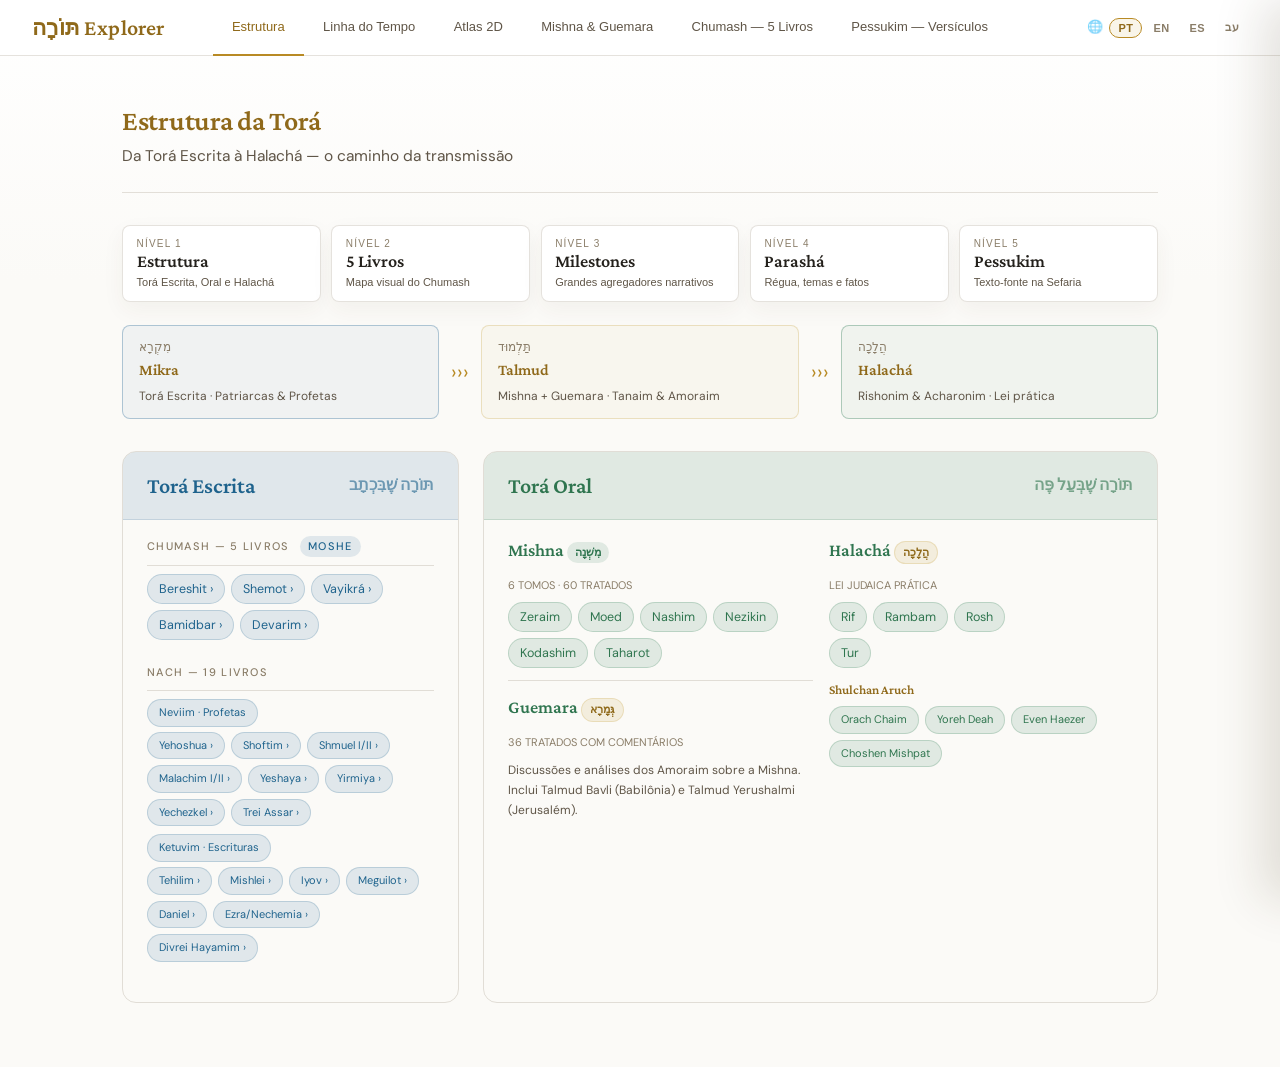
==== index.html @ 48409065 "BH - feat: update localization files and enhance Atlas functionality with new clickable elements for" ====
<!DOCTYPE html>
<html lang="pt-BR">
<head>
<meta charset="UTF-8">
<meta name="viewport" content="width=device-width, initial-scale=1.0">
<title>Torá Explorer — Minian</title>
<link href="https://fonts.googleapis.com/css2?family=Crimson+Pro:ital,wght@0,300;0,400;0,600;1,300;1,400&family=DM+Sans:wght@300;400;500&display=swap" rel="stylesheet">
<style>
:root {
  --bg: #fbfaf7;
  --bg2: #f5f1e9;
  --bg3: #eee7d9;
  --surface: #ffffff;
  --surface2: #f3efe7;
  --gold: #b88a24;
  --gold2: #8f691a;
  --gold3: #6f5013;
  --sand: #8f826d;
  --sand2: #5f5343;
  --blue: #2f78a8;
  --blue2: #1f638d;
  --green: #3d8b62;
  --green2: #2f754f;
  --text: #24211c;
  --text2: #5f5547;
  --text3: #8a7d68;
  --border: rgba(92,76,47,0.16);
  --border2: rgba(92,76,47,0.28);
  --r: 8px;
  --r2: 14px;
  --shadow-1: 0 1px 2px rgba(60,48,24,0.06), 0 1px 4px rgba(60,48,24,0.05);
  --shadow-2: 0 2px 6px rgba(60,48,24,0.08), 0 4px 14px rgba(60,48,24,0.07);

  /* Escala tipográfica (base 14px, razão ~1.25) */
  --text-xs: 11px;
  --text-sm: 12.5px;
  --text-base: 14px;
  --text-md: 15.5px;
  --text-lg: 18px;
  --text-xl: 22px;
  --text-2xl: 28px;
  --text-3xl: 34px;

  /* Alturas de linha */
  --lh-tight: 1.18;
  --lh-snug: 1.45;
  --lh-normal: 1.6;
  --lh-relaxed: 1.75;

  /* Escala de espaçamento (ritmo de 4px) */
  --space-1: 0.25rem;
  --space-2: 0.5rem;
  --space-3: 0.75rem;
  --space-4: 1rem;
  --space-5: 1.5rem;
  --space-6: 2rem;
  --space-7: 3rem;
  --space-8: 4rem;
}

*, *::before, *::after { box-sizing: border-box; margin: 0; padding: 0; }

html { scroll-behavior: smooth; }

body {
  background: linear-gradient(180deg, #ffffff 0%, var(--bg) 280px);
  color: var(--text);
  font-family: 'DM Sans', sans-serif;
  font-size: 14px;
  line-height: 1.6;
  min-height: 100vh;
}

/* NAV */
nav {
  position: sticky; top: 0; z-index: 100;
  background: rgba(255,255,255,0.92);
  backdrop-filter: blur(12px);
  border-bottom: 1px solid var(--border);
  display: flex; align-items: center;
  padding: 0 2rem; height: 56px; gap: 0;
}
.nav-logo {
  font-family: 'Crimson Pro', serif;
  font-size: 22px; font-weight: 600;
  color: var(--gold2); letter-spacing: 0.02em;
  margin-right: 3rem; text-decoration: none;
  white-space: nowrap;
}
.nav-tabs { display: flex; gap: 0; flex: 1; overflow-x: auto; }
.nav-tab {
  padding: 0 1.2rem; height: 56px;
  display: flex; align-items: center;
  font-size: 13px; font-weight: 400;
  color: var(--text2); cursor: pointer;
  border-bottom: 2px solid transparent;
  white-space: nowrap; transition: all .2s;
  background: none; border-top: none; border-left: none; border-right: none;
}
.nav-tab:hover { color: var(--gold2); }
.nav-tab.active { color: var(--gold2); border-bottom-color: var(--gold); }

/* Seletor global de idioma */
.lang-switch { display: flex; align-items: center; gap: 2px; margin-left: 1rem; flex-shrink: 0; }
.lang-switch .lang-globe { font-size: 13px; opacity: .55; margin-right: 4px; }
.lang-btn {
  padding: 3px 8px; border-radius: 14px; font-size: 11px; font-weight: 600;
  letter-spacing: .04em; cursor: pointer; color: var(--text3);
  background: none; border: 1px solid transparent; transition: all .15s;
}
.lang-btn:hover { color: var(--gold2); }
.lang-btn.active { color: var(--gold2); background: rgba(201,168,76,0.12); border-color: var(--gold); }

/* RTL (hebraico) */
body.rtl .sec-title, body.rtl .sec-sub { direction: rtl; text-align: right; }
body.rtl .drill-path { direction: rtl; }
body.rtl .verse-en { direction: rtl; text-align: right; }

/* Foco acessível por teclado */
.nav-tab:focus-visible, .lang-btn:focus-visible, .book-btn:focus-visible,
.pk-view-btn:focus-visible, .atlas2d-node:focus-visible,
.atlas2d-action-btn:focus-visible, .atlas2d-zoom-btn:focus-visible,
.drill-step:focus-visible {
  outline: 2px solid var(--gold); outline-offset: 2px; border-radius: var(--r);
}

/* HERO */

/* PAGES */
.page { display: none; padding: var(--space-7) var(--space-6) var(--space-8); max-width: 1100px; margin: 0 auto; }
.page.active { display: block; }

/* SECTION TITLE */
.sec-title {
  font-family: 'Crimson Pro', serif;
  font-size: var(--text-2xl); font-weight: 600;
  letter-spacing: -0.01em; line-height: var(--lh-tight);
  color: var(--gold2); margin-bottom: var(--space-2);
}
.sec-sub {
  font-size: var(--text-md); color: var(--text2);
  line-height: var(--lh-snug);
  margin-bottom: var(--space-6);
  padding-bottom: var(--space-5);
  border-bottom: 1px solid var(--border);
}

/* ═══════════════════════════════════════
   PAGE 1: ESTRUTURA (Tora Escrita/Oral)
═══════════════════════════════════════ */

.structure-grid {
  display: grid; grid-template-columns: 1fr 2fr; gap: var(--space-5);
}

.pillar {
  border: 1px solid var(--border);
  border-radius: var(--r2);
  overflow: hidden;
}
.pillar-header {
  padding: var(--space-4) var(--space-5);
  font-family: 'Crimson Pro', serif;
  font-size: var(--text-xl); font-weight: 600;
  display: flex; align-items: center; gap: var(--space-3);
}
.pillar-he { font-size: var(--text-md); opacity: 0.6; margin-left: auto; }
.pillar-body { padding: var(--space-4) var(--space-5); }

.escrita .pillar-header { background: rgba(74,127,165,0.15); color: var(--blue2); border-bottom: 1px solid rgba(74,127,165,0.2); }
.oral .pillar-header { background: rgba(74,138,106,0.15); color: var(--green2); border-bottom: 1px solid rgba(74,138,106,0.2); }

.book-group { margin-bottom: var(--space-5); }
.book-group-title {
  font-size: var(--text-xs); font-weight: 500; letter-spacing: 0.12em;
  text-transform: uppercase; color: var(--text3);
  margin-bottom: var(--space-2); padding-bottom: var(--space-2);
  border-bottom: 1px solid var(--border);
}
.book-chips { display: flex; flex-wrap: wrap; gap: 6px; }
.chip {
  padding: 4px 11px; border-radius: 20px;
  font-size: var(--text-sm); cursor: pointer;
  transition: transform .15s, box-shadow .15s, background .18s, border-color .18s;
}
.chip-blue { background: rgba(74,127,165,0.15); color: var(--blue2); border: 1px solid rgba(74,127,165,0.25); }
.chip-blue:hover { background: rgba(74,127,165,0.3); }
.chip-green { background: rgba(74,138,106,0.15); color: var(--green2); border: 1px solid rgba(74,138,106,0.25); }
.chip-green:hover { background: rgba(74,138,106,0.3); }
.chip-blue:hover, .chip-green:hover { transform: translateY(-1px); box-shadow: var(--shadow-1); }

.oral-cols { display: grid; grid-template-columns: 1fr 1fr; gap: 1rem; }
.oral-section { }
.oral-section-title {
  font-family: 'Crimson Pro', serif;
  font-size: var(--text-lg); font-weight: 600; color: var(--green2);
  margin-bottom: var(--space-3);
}
.oral-sub { font-size: var(--text-xs); color: var(--text3); margin-bottom: var(--space-2); }

.arrow-bridge {
  display: flex; align-items: center; justify-content: center;
  gap: 2rem; margin: 2rem 0;
  color: var(--text3); font-size: 13px;
}
.arrow-line {
  flex: 1; height: 1px;
  background: linear-gradient(90deg, transparent, var(--gold), transparent);
}
.arrow-label { color: var(--gold2); font-size: 12px; letter-spacing: 0.08em; text-transform: uppercase; white-space: nowrap; }

/* DRILL PATH */
.drill-path {
  display: grid;
  grid-template-columns: repeat(5, minmax(130px, 1fr));
  gap: .65rem;
  margin: 0 0 1.4rem;
}
.drill-step {
  appearance: none;
  text-align: left;
  border: 1px solid var(--border);
  background: var(--surface);
  border-radius: var(--r);
  padding: .75rem .85rem;
  cursor: pointer;
  box-shadow: 0 8px 22px rgba(82,65,35,0.05);
  transition: transform .18s, border-color .18s, box-shadow .18s;
}
.drill-step:hover {
  transform: translateY(-1px);
  border-color: rgba(184,138,36,.45);
  box-shadow: 0 10px 28px rgba(82,65,35,0.08);
}
.drill-step-kicker {
  display: block;
  color: var(--text3);
  font-size: 10px;
  letter-spacing: .12em;
  text-transform: uppercase;
  margin-bottom: .15rem;
}
.drill-step-title {
  display: block;
  color: var(--text);
  font-family: 'Crimson Pro', serif;
  font-size: 18px;
  font-weight: 600;
  line-height: 1.15;
}
.drill-step-sub {
  display: block;
  color: var(--text2);
  font-size: 11px;
  line-height: 1.25;
  margin-top: .25rem;
}

/* FLOW DIAGRAM */
.flow-row {
  display: flex; align-items: center; gap: 12px;
  margin-bottom: 1rem; flex-wrap: wrap;
}
.flow-box {
  background: var(--surface); border: 1px solid var(--border);
  border-radius: var(--r); padding: 0.75rem 1rem;
  flex: 1; min-width: 140px;
}
.flow-box-title { font-family: 'Crimson Pro', serif; font-size: 16px; color: var(--gold2); font-weight: 600; }
.flow-box-he { font-size: 12px; color: var(--text3); }
.flow-box-sub { font-size: 12px; color: var(--text2); margin-top: 4px; }
.flow-arrow { color: var(--gold); font-size: 20px; }

/* ═══════════════════════════════════════
   PAGE 2: LINHA DO TEMPO
═══════════════════════════════════════ */
.timeline-wrapper { position: relative; }

.timeline-legend {
  display: flex; gap: 1.5rem; margin-bottom: 2rem; flex-wrap: wrap;
}
.legend-item { display: flex; align-items: center; gap: 6px; font-size: 12px; color: var(--text2); }
.legend-dot { width: 10px; height: 10px; border-radius: 50%; }

.timeline-spine {
  position: absolute; left: 180px; top: 0; bottom: 0;
  width: 2px; background: linear-gradient(180deg, var(--gold) 0%, var(--green) 55%, var(--blue) 100%);
}

.tl-events { padding-left: 0; }
.tl-event {
  display: grid; grid-template-columns: 160px 40px 1fr;
  align-items: start; gap: 0; margin-bottom: 0;
  cursor: pointer;
}
.tl-period {
  text-align: right; padding-right: 16px;
  padding-top: 14px;
  font-size: 11px; color: var(--text3); line-height: 1.3;
}
.tl-dot-col {
  display: flex; flex-direction: column; align-items: center;
  position: relative; z-index: 1;
}
.tl-dot {
  width: 14px; height: 14px; border-radius: 50%;
  border: 2px solid var(--bg);
  margin: 12px 0 0;
  transition: transform .2s;
}
.tl-connector { flex: 1; width: 2px; }
.tl-content {
  padding: 8px 0 24px 16px;
}
.tl-era-tag {
  font-size: 10px; letter-spacing: 0.1em; text-transform: uppercase;
  font-weight: 500; margin-bottom: 4px;
}
.tl-event-title {
  font-family: 'Crimson Pro', serif; font-size: var(--text-lg); font-weight: 600;
  color: var(--text); margin-bottom: 2px;
  transition: color .18s;
}
.tl-event-gen { font-size: 12px; color: var(--text2); }
.tl-event-interval { font-size: 11px; color: var(--text3); }

.tl-event:hover .tl-event-title { color: var(--gold2); }
.tl-event:hover .tl-dot { transform: scale(1.4); }
.tl-event.selected .tl-event-title { color: var(--gold2); }
.tl-event.selected .tl-dot { transform: scale(1.5); box-shadow: 0 0 0 4px rgba(201,168,76,.16); }
.tl-drill-hint {
  display: inline-flex; align-items: center; gap: 5px;
  margin-top: 7px;
  font-size: 11px; color: var(--gold2);
}
.tl-drill-panel {
  display: none;
  margin-top: .8rem;
  border: 1px solid var(--border);
  border-radius: var(--r);
  background: rgba(255,255,255,0.72);
  box-shadow: 0 10px 26px rgba(82,65,35,0.06);
  padding: .85rem;
}
.tl-event.expanded .tl-drill-panel { display: block; }
.tl-drill-summary {
  color: var(--text2);
  font-size: 12px;
  margin-bottom: .75rem;
}
.tl-group-grid {
  display: grid;
  grid-template-columns: repeat(auto-fit, minmax(190px, 1fr));
  gap: .6rem;
}
.tl-group-card {
  border: 1px solid rgba(92,76,47,0.14);
  border-radius: var(--r);
  background: var(--surface);
  padding: .65rem;
  cursor: pointer;
  transition: transform .18s, border-color .18s, box-shadow .18s;
}
.tl-group-card:hover {
  transform: translateY(-1px);
  border-color: rgba(184,138,36,.42);
  box-shadow: 0 10px 20px rgba(82,65,35,0.08);
}
.tl-group-head {
  display: flex; align-items: center; gap: .45rem;
  font-family: 'Crimson Pro', serif;
  color: var(--text);
  font-size: 16px;
  font-weight: 600;
  line-height: 1.15;
}
.tl-group-icon {
  width: 24px; height: 24px;
  display: inline-flex; align-items: center; justify-content: center;
  color: var(--gold2);
  font-family: 'DM Sans', sans-serif;
  font-size: 14px;
  flex: 0 0 auto;
}
.tl-group-summary {
  color: var(--text2);
  font-size: 11px;
  line-height: 1.35;
  margin-top: .35rem;
}
.tl-group-parasha-range {
  font-family: 'Crimson Pro', serif;
  font-size: 12px;
  color: var(--gold2);
  margin-top: .3rem;
  opacity: .8;
}
.tl-group-themes {
  display: flex; flex-wrap: wrap; gap: 4px;
  margin-top: .55rem;
}
.tl-group-theme {
  border: 1px solid var(--border);
  border-radius: 999px;
  padding: 1px 7px;
  font-size: 10px;
  color: var(--text3);
  background: var(--bg);
}

/* PHASE KEY EVENTS */
.tl-phase-events {
  display: flex; flex-wrap: wrap; gap: 5px;
  margin-bottom: .75rem;
}
.tl-phase-event-chip {
  display: inline-flex; align-items: center; gap: 5px;
  padding: 3px 10px; border-radius: 20px;
  background: rgba(201,168,76,0.08); border: 1px solid rgba(201,168,76,0.25);
  color: var(--gold2); font-size: 11px; cursor: pointer;
  transition: all .2s; appearance: none;
}
.tl-phase-event-chip:hover { background: rgba(201,168,76,0.2); border-color: var(--gold2); }
.tl-phase-event-chip.active {
  background: rgba(201,168,76,0.28); border-color: var(--gold);
  font-weight: 500; box-shadow: 0 0 0 2px rgba(201,168,76,0.18);
}
.tl-group-card.tl-group-selected {
  border-color: rgba(184,138,36,.6);
  box-shadow: 0 0 0 2px rgba(201,168,76,0.15), 0 10px 24px rgba(82,65,35,0.09);
}
.tl-phase-event-chip-he {
  font-family: 'Crimson Pro', serif; font-size: 13px; opacity: .65;
}

/* GROUP FACTS PANEL */
.tl-group-card.tl-group-expanded {
  border-color: rgba(184,138,36,.5);
  box-shadow: 0 12px 28px rgba(82,65,35,0.1);
}
.tl-group-facts-panel {
  display: none;
  margin-top: .75rem;
  padding-top: .65rem;
  border-top: 1px solid var(--border);
  display: flex; flex-direction: column; gap: .4rem;
}
.tl-group-expanded .tl-group-facts-panel { display: flex; }
.tl-group-facts-loading { font-size: 12px; color: var(--text3); padding: .4rem 0; }
.tl-group-fact-item {
  background: var(--bg2);
  border: 1px solid var(--border);
  border-left: 2px solid var(--blue);
  border-radius: var(--r);
  padding: .55rem .75rem .55rem .8rem;
  margin-left: .3rem;
}
.tl-group-fact-meta {
  font-size: 10px; letter-spacing: .06em; text-transform: uppercase;
  color: var(--blue2); margin-bottom: 3px;
}
.tl-group-fact-text { font-size: 12px; color: var(--text); line-height: 1.5; margin-bottom: 5px; }
.tl-group-fact-btns { display: flex; gap: 5px; flex-wrap: wrap; }
.tl-group-drawer-btn {
  display: block; width: 100%; margin-top: .65rem;
  padding: 5px 12px; border-radius: var(--r);
  background: rgba(201,168,76,0.08); border: 1px solid rgba(201,168,76,0.3);
  color: var(--gold2); font-size: 11px; cursor: pointer;
  text-align: center; transition: all .2s;
}
.tl-group-drawer-btn:hover { background: rgba(201,168,76,0.18); border-color: var(--gold2); }

/* Era colors */
.dot-escrita { background: var(--blue); }
.dot-oral { background: var(--green); }
.tag-escrita { color: var(--blue2); }
.tag-oral { color: var(--green2); }
.connector-escrita { background: linear-gradient(180deg, var(--blue) 0%, rgba(74,127,165,0.3) 100%); }
.connector-oral { background: linear-gradient(180deg, var(--green) 0%, rgba(74,138,106,0.3) 100%); }

/* Oral timeline bar */
.oral-bar-section { margin: 2.5rem 0; }
.oral-bar-title { font-size: 12px; letter-spacing: 0.1em; text-transform: uppercase; color: var(--text3); margin-bottom: 0.75rem; }
.oral-bar { position: relative; height: 36px; background: var(--surface); border-radius: 6px; overflow: hidden; margin-bottom: 6px; }
.oral-bar-fill {
  position: absolute; top: 0; height: 100%;
  display: flex; align-items: center; padding: 0 8px;
  font-size: 11px; font-weight: 500;
  border-radius: 0;
  white-space: nowrap; overflow: hidden;
}
.oral-bar-labels {
  display: flex; justify-content: space-between;
  font-size: 10px; color: var(--text3);
}

/* ═══════════════════════════════════════
   PAGE 3: MISHNA / GUEMARA
═══════════════════════════════════════ */

.mg-header {
  display: grid; grid-template-columns: 1fr 1fr; gap: 1.5rem; margin-bottom: 2rem;
}
.mg-pillar {
  background: var(--surface); border-radius: var(--r2);
  border: 1px solid var(--border); overflow: hidden;
}
.mg-pillar-head {
  padding: var(--space-4) var(--space-5);
  font-family: 'Crimson Pro', serif; font-size: var(--text-xl); font-weight: 600;
  border-bottom: 1px solid var(--border);
}
.mg-pillar-head.mishna { background: rgba(74,138,106,0.12); color: var(--green2); }
.mg-pillar-head.guemara { background: rgba(201,168,76,0.1); color: var(--gold2); }

.mg-pillar-body { padding: var(--space-4) var(--space-5); }

.gen-block { margin-bottom: var(--space-5); }
.gen-label {
  font-size: 10px; letter-spacing: 0.12em; text-transform: uppercase;
  color: var(--text3); margin-bottom: 0.6rem;
  display: flex; align-items: center; gap: 8px;
}
.gen-label::after { content: ''; flex: 1; height: 1px; background: var(--border); }
.names-wrap { display: flex; flex-wrap: wrap; gap: 5px; }
.name-tag {
  padding: 3px 9px; border-radius: 20px;
  font-size: 11px; cursor: pointer; transition: all .2s;
}
.name-tag.mishna-tag { background: rgba(74,138,106,0.12); color: var(--green2); border: 1px solid rgba(74,138,106,0.2); }
.name-tag.mishna-tag:hover { background: rgba(74,138,106,0.25); }
.name-tag.guemara-tag { background: rgba(201,168,76,0.1); color: var(--gold2); border: 1px solid rgba(201,168,76,0.2); }
.name-tag.guemara-tag:hover { background: rgba(201,168,76,0.22); }
.name-tag.highlight { font-weight: 600; border-width: 2px; }

/* Braitot sidebar */
.braitot-grid {
  display: grid; grid-template-columns: repeat(auto-fill, minmax(140px, 1fr)); gap: 10px;
  margin-top: 1.5rem;
}
.braitot-title { font-size: 12px; letter-spacing: 0.1em; text-transform: uppercase; color: var(--text3); margin-bottom: 1rem; grid-column: 1/-1; }
.braitot-chip {
  background: var(--surface); border: 1px solid var(--border2);
  border-radius: var(--r); padding: 0.6rem 0.8rem;
  font-size: 13px; color: var(--sand2);
  font-family: 'Crimson Pro', serif; font-weight: 400;
}

/* Academies sidebar */
.academies { margin-top: 1.5rem; }
.acad-row { display: flex; gap: 8px; flex-wrap: wrap; margin-bottom: 6px; }
.acad-chip {
  padding: 3px 10px; border-radius: 4px;
  font-size: 11px; color: var(--text2);
  background: var(--surface2); border: 1px solid var(--border);
  letter-spacing: 0.04em;
}
.acad-location { font-size: 10px; letter-spacing: 0.12em; text-transform: uppercase; color: var(--text3); margin-bottom: 4px; margin-top: 8px; }

/* ═══════════════════════════════════════
   PAGE 4: CHUMASH — 5 LIVROS
═══════════════════════════════════════ */
.books-nav {
  display: flex; gap: 8px; margin-bottom: 2rem; flex-wrap: wrap;
}
.book-btn {
  padding: 6px 16px; border-radius: 20px;
  font-size: var(--text-sm); cursor: pointer;
  transition: transform .15s, box-shadow .15s, border-color .18s, color .18s, background .18s;
  background: var(--surface); border: 1px solid var(--border);
  color: var(--text2);
}
.book-btn:hover { border-color: var(--gold); color: var(--gold2); transform: translateY(-1px); box-shadow: var(--shadow-1); }
.book-btn.active { background: rgba(201,168,76,0.12); border-color: var(--gold); color: var(--gold2); font-weight: 500; }

.book-view { display: none; }
.book-view.active { display: block; }

.book-header {
  display: flex; align-items: flex-start; justify-content: space-between;
  margin-bottom: 2rem; flex-wrap: wrap; gap: 1rem;
}
.book-title { font-family: 'Crimson Pro', serif; font-size: 36px; font-weight: 600; color: var(--gold2); }
.book-he { font-family: 'Crimson Pro', serif; font-size: 24px; color: var(--text3); margin-top: 4px; }
.book-desc { color: var(--text2); font-size: 14px; max-width: 500px; }

.events-chars-grid { display: grid; grid-template-columns: 1fr 1fr; gap: 1.5rem; }

.ev-list-title {
  font-size: 11px; letter-spacing: 0.12em; text-transform: uppercase;
  color: var(--text3); margin-bottom: 0.75rem;
  display: flex; align-items: center; gap: 8px;
}
.ev-list-title::after { content: ''; flex: 1; height: 1px; background: var(--border); }

.ev-item {
  display: flex; align-items: center; gap: 8px;
  padding: 5px 0; border-bottom: 1px solid rgba(255,255,255,0.03);
  font-size: 13px; color: var(--text2);
}
.ev-icon { font-size: 16px; width: 22px; text-align: center; opacity: 0.7; }

.char-tier { margin-bottom: 1rem; }
.char-tier-label { font-size: 11px; color: var(--text3); letter-spacing: 0.1em; text-transform: uppercase; margin-bottom: 5px; }
.char-list { font-size: 13px; color: var(--text2); line-height: 1.8; }
.char-primary { color: var(--sand2); font-weight: 500; }

.atlas-section {
  margin-bottom: var(--space-6);
  border: 1px solid var(--border);
  background: var(--surface);
  border-radius: var(--r2);
  padding: var(--space-5);
  box-shadow: var(--shadow-1);
}
.atlas-head {
  display: flex; align-items: baseline; justify-content: space-between;
  gap: var(--space-4); margin-bottom: var(--space-4); flex-wrap: wrap;
}
.atlas-title {
  font-size: var(--text-xs); letter-spacing: .12em; text-transform: uppercase;
  color: var(--text3);
}
.atlas-sub { font-size: var(--text-sm); color: var(--text3); }
.atlas-grid {
  display: grid;
  grid-template-columns: repeat(5, minmax(170px, 1fr));
  gap: .75rem;
}
.atlas-book {
  border-left: 2px solid rgba(74,127,165,.45);
  padding-left: .65rem;
}
.atlas-book-title {
  font-family: 'Crimson Pro', serif; font-size: 18px; color: var(--gold2);
  margin-bottom: .55rem;
}
.atlas-book-he { color: var(--text3); font-size: 13px; margin-left: 4px; }
.milestone-card {
  display: grid; grid-template-columns: 26px 1fr; gap: .45rem;
  align-items: start;
  padding: .45rem .35rem;
  border-bottom: 1px solid rgba(255,255,255,0.04);
  cursor: default;
}
.milestone-card.interactive { cursor: pointer; border-radius: 6px; transition: background .15s; }
.milestone-card.interactive:hover { background: rgba(201,168,76,0.08); }
.milestone-icon { font-size: 16px; width: 24px; text-align: center; opacity: .8; }
.milestone-label { color: var(--text2); font-size: var(--text-sm); line-height: 1.3; }
.milestone-meta { color: var(--text3); font-size: 10px; margin-top: 2px; }

/* 2D DRILL ATLAS */
#page-atlas { max-width: 1280px; padding-bottom: 7.5rem; }
.atlas2d-shell {
  border: 1px solid var(--border);
  border-radius: var(--r2);
  background: linear-gradient(180deg, rgba(255,255,255,0.9), rgba(245,241,233,0.64));
  overflow: hidden;
  box-shadow: 0 18px 48px rgba(82,65,35,0.08);
}
.atlas2d-toolbar {
  display: flex;
  align-items: center;
  justify-content: space-between;
  gap: 1rem;
  padding: .85rem 1rem;
  border-bottom: 1px solid var(--border);
  background: rgba(255,255,255,0.78);
}
.atlas2d-breadcrumb {
  display: flex;
  align-items: center;
  flex-wrap: wrap;
  gap: .35rem;
  color: var(--text3);
  font-size: 12px;
}
.atlas2d-crumb {
  appearance: none;
  border: 0;
  background: transparent;
  color: var(--gold2);
  cursor: pointer;
  font: inherit;
  padding: 1px 2px;
}
.atlas2d-crumb:hover { text-decoration: underline; }
.atlas2d-zoom-controls {
  display: flex;
  align-items: center;
  gap: .5rem;
}
.atlas2d-zoom-btn, .atlas2d-action-btn {
  appearance: none;
  border: 1px solid var(--border);
  background: var(--surface);
  color: var(--text2);
  border-radius: 20px;
  cursor: pointer;
  font-size: 12px;
  padding: 5px 12px;
}
.atlas2d-zoom-btn:hover, .atlas2d-action-btn:hover {
  border-color: var(--gold);
  color: var(--gold2);
}
.atlas2d-zoom-label {
  color: var(--text3);
  font-size: 11px;
  min-width: 92px;
  text-align: center;
}
.atlas2d-viewport {
  position: relative;
  min-height: 620px;
  padding: 1.25rem 17rem 6.4rem 1.25rem;
  overflow: hidden;
  cursor: grab;
}
.atlas2d-map {
  min-height: 465px;
  border: 1px solid rgba(92,76,47,0.12);
  border-radius: var(--r);
  background:
    radial-gradient(circle at 18% 20%, rgba(47,120,168,0.08), transparent 28%),
    radial-gradient(circle at 72% 28%, rgba(184,138,36,0.09), transparent 30%),
    linear-gradient(90deg, rgba(92,76,47,0.055) 1px, transparent 1px),
    linear-gradient(180deg, rgba(92,76,47,0.055) 1px, transparent 1px),
    rgba(255,255,255,0.7);
  background-size: auto, auto, 52px 52px, 52px 52px, auto;
  padding: 1.2rem;
  cursor: grab;
}
body.atlas-grabbing, body.atlas-grabbing * {
  cursor: grabbing !important;
  user-select: none;
}
.atlas2d-map-title {
  display: flex;
  align-items: flex-end;
  justify-content: space-between;
  gap: 1rem;
  margin-bottom: 1rem;
}
.atlas2d-map-title h3 {
  font-family: 'Crimson Pro', serif;
  font-size: 24px;
  color: var(--gold2);
  line-height: 1.15;
}
.atlas2d-map-title p {
  max-width: 560px;
  color: var(--text2);
  font-size: 12px;
  line-height: 1.45;
}
.atlas2d-node-grid {
  display: grid;
  grid-template-columns: repeat(auto-fit, minmax(190px, 1fr));
  gap: .75rem;
  align-items: stretch;
}
.atlas2d-node {
  appearance: none;
  text-align: left;
  border: 1px solid var(--border);
  border-left: 3px solid rgba(47,120,168,0.45);
  border-radius: var(--r);
  background: rgba(255,255,255,0.88);
  cursor: pointer;
  padding: .85rem .9rem;
  min-height: 116px;
  transition: transform .18s, box-shadow .18s, border-color .18s;
}
.atlas2d-toolbar,
.atlas2d-layer-panel,
.atlas2d-floating-timeline,
.atlas2d-action-btn,
.atlas2d-zoom-btn,
.atlas2d-crumb,
.atlas2d-filter-row label,
.atlas2d-filter-row input {
  cursor: default;
}
.atlas2d-action-btn,
.atlas2d-zoom-btn,
.atlas2d-crumb,
.atlas2d-filter-row label,
.atlas2d-filter-row input,
.atlas2d-time-seg {
  cursor: pointer;
}
.atlas2d-node:hover {
  transform: translateY(-2px);
  border-color: rgba(184,138,36,0.45);
  box-shadow: 0 12px 28px rgba(82,65,35,0.10);
}
.atlas2d-node.selected {
  border-color: rgba(184,138,36,0.6);
  border-left-color: var(--gold);
  background: rgba(255,250,238,0.96);
}
.atlas2d-node.hover-target {
  border-color: rgba(184,138,36,0.42);
  border-left-color: var(--gold);
  background: rgba(255,250,238,0.78);
}
.atlas2d-node-icon {
  display: inline-flex;
  align-items: center;
  justify-content: center;
  width: 28px;
  height: 28px;
  border-radius: 50%;
  margin-bottom: .45rem;
  background: rgba(47,120,168,0.12);
  color: var(--blue2);
  font-size: 14px;
}
.atlas2d-node-label {
  font-family: 'Crimson Pro', serif;
  font-size: 19px;
  line-height: 1.15;
  color: var(--text);
}
.atlas2d-node-sub {
  color: var(--text2);
  font-size: 12px;
  line-height: 1.35;
  margin-top: .3rem;
}
.atlas2d-node-meta {
  color: var(--text3);
  font-size: 10px;
  letter-spacing: .08em;
  text-transform: uppercase;
  margin-top: .65rem;
}
.atlas2d-empty {
  border: 1px dashed var(--border2);
  border-radius: var(--r);
  color: var(--text3);
  padding: 1.5rem;
  font-size: 13px;
  text-align: center;
}
.atlas2d-layer-panel {
  position: absolute;
  top: 1.25rem;
  right: 1.25rem;
  width: 244px;
  border: 1px solid var(--border);
  border-radius: var(--r);
  background: rgba(255,255,255,0.94);
  box-shadow: 0 18px 34px rgba(82,65,35,0.10);
  padding: .85rem;
}
.atlas2d-panel-title {
  font-size: 10px;
  letter-spacing: .12em;
  text-transform: uppercase;
  color: var(--text3);
  margin-bottom: .5rem;
}
.atlas2d-person-list, .atlas2d-theme-list {
  display: flex;
  flex-wrap: wrap;
  gap: .4rem;
}
.atlas2d-person-chip, .atlas2d-theme-chip {
  border: 1px solid var(--border);
  border-radius: 18px;
  background: var(--surface);
  color: var(--text2);
  font-size: 11px;
  padding: 3px 8px;
}
.atlas2d-person-chip strong {
  color: var(--gold2);
  font-weight: 500;
}
.atlas2d-filter-row {
  display: grid;
  gap: .35rem;
  margin-top: .9rem;
  color: var(--text2);
  font-size: 12px;
}
.atlas2d-filter-row label {
  display: flex;
  align-items: center;
  gap: .45rem;
}
.atlas2d-floating-timeline {
  position: fixed;
  left: 0;
  right: 0;
  bottom: 0;
  z-index: 95;
  width: auto;
  margin-top: 0;
  border-top: 1px solid var(--border);
  border-right: 0;
  border-bottom: 0;
  border-left: 0;
  border-radius: 0;
  background: rgba(255,255,255,0.92);
  backdrop-filter: blur(12px);
  box-shadow: 0 -14px 34px rgba(82,65,35,0.10);
  padding: .65rem max(2rem, calc((100vw - 1280px) / 2 + 2rem)) .7rem;
}
.atlas2d-time-head {
  display: flex;
  justify-content: space-between;
  color: var(--text3);
  font-size: 11px;
  margin-bottom: .55rem;
}
.atlas2d-time-bar {
  position: relative;
  height: 22px;
  border-radius: 14px;
  background: var(--surface2);
  overflow: hidden;
}
.atlas2d-time-seg {
  position: absolute;
  top: 0;
  bottom: 0;
  border-right: 1px solid rgba(255,255,255,0.75);
  opacity: .72;
  cursor: pointer;
}
.atlas2d-time-focus {
  position: absolute;
  top: -3px;
  bottom: -3px;
  min-width: 4px;
  border: 2px solid var(--gold);
  border-radius: 18px;
  background: rgba(184,138,36,0.12);
  pointer-events: none;
}
.atlas2d-time-labels {
  display: flex;
  justify-content: space-between;
  color: var(--text3);
  font-size: 10px;
  margin-top: .35rem;
}
.atlas2d-facts {
  display: grid;
  gap: .55rem;
  margin-top: 1rem;
}
.atlas2d-fact {
  border: 1px solid var(--border);
  border-radius: var(--r);
  background: rgba(255,255,255,0.82);
  padding: .7rem .8rem;
}
.atlas2d-fact-topic {
  color: var(--text3);
  font-size: 10px;
  letter-spacing: .08em;
  text-transform: uppercase;
  margin-bottom: .2rem;
}
.atlas2d-fact-text {
  color: var(--text2);
  font-size: 12px;
  line-height: 1.45;
}
.atlas2d-fact button {
  margin-top: .45rem;
}

/* ATLAS REFERENCE SHELL */
#page-atlas.atlas-ref-page {
  max-width: none;
  width: 100%;
  padding: 0;
  background: #edf1f6;
  color: #1b2430;
  font-family: 'DM Sans', system-ui, sans-serif;
}
.atlas-ref-shell {
  --atlas-paper: #edf1f6;
  --atlas-surface: #ffffff;
  --atlas-muted: #f5f7fa;
  --atlas-line: #e2e7ee;
  --atlas-ink: #13243c;
  --atlas-soft: #5b6573;
  --atlas-faint: #98a2b1;
  --atlas-blue: #2d6cb4;
  --atlas-navy: #13243c;
  --atlas-gold: #cbb67a;
  min-height: calc(100vh - 56px);
  background: linear-gradient(180deg, #f5f7fa 0%, #eef1f5 100%);
  padding-bottom: 230px;
}
.atlas-ref-topbar {
  min-height: 92px;
  display: grid;
  grid-template-columns: minmax(220px, 340px) minmax(240px, 520px) 1fr auto;
  align-items: center;
  gap: 1.25rem;
  padding: 1rem 1.75rem;
  background: var(--atlas-surface);
  border-bottom: 1px solid var(--atlas-line);
}
.atlas-ref-brand {
  display: flex;
  align-items: center;
  gap: 1rem;
  min-width: 0;
}
.atlas-ref-logo {
  width: 58px;
  height: 58px;
  border-radius: 16px;
  display: grid;
  place-items: center;
  flex: 0 0 auto;
  background: linear-gradient(160deg, #1b3354, #0f2138);
  color: #fff;
  font-family: 'Crimson Pro', serif;
  font-size: 28px;
  box-shadow: 0 10px 22px -12px rgba(15,33,56,.7);
}
.atlas-ref-title {
  font-family: 'Crimson Pro', serif;
  font-size: 28px;
  line-height: 1.05;
  color: var(--atlas-ink);
  font-weight: 600;
}
.atlas-ref-kicker {
  margin-top: .2rem;
  font-size: 11px;
  font-weight: 700;
  letter-spacing: .16em;
  color: var(--atlas-faint);
  text-transform: uppercase;
}
.atlas-ref-search {
  min-height: 50px;
  display: flex;
  align-items: center;
  gap: .75rem;
  padding: 0 1rem;
  border: 1px solid var(--atlas-line);
  border-radius: 14px;
  background: #f4f6f9;
  color: var(--atlas-faint);
  font-size: 14px;
}
.atlas-ref-search::before { content: '⌕'; font-size: 20px; color: #8b96a5; }
.atlas-ref-tools {
  display: flex;
  align-items: flex-end;
  justify-content: flex-end;
  gap: 1rem;
}
.atlas-ref-tool {
  appearance: none;
  border: 0;
  background: transparent;
  color: #4a5462;
  display: grid;
  gap: .3rem;
  justify-items: center;
  font-size: 11px;
  font-weight: 600;
  cursor: pointer;
}
.atlas-ref-tool span:first-child {
  width: 22px;
  height: 22px;
  display: grid;
  place-items: center;
  font-size: 17px;
}
.atlas-ref-user {
  display: flex;
  align-items: center;
  gap: .65rem;
  padding: .45rem .75rem .45rem .5rem;
  border: 1px solid var(--atlas-line);
  border-radius: 14px;
  background: #fff;
  white-space: nowrap;
}
.atlas-ref-user-icon {
  width: 38px;
  height: 38px;
  border-radius: 10px;
  display: grid;
  place-items: center;
  background: linear-gradient(160deg, #1b3354, #0f2138);
  color: #fff;
}
.atlas-ref-user strong {
  display: block;
  color: var(--atlas-ink);
  font-size: 13px;
  line-height: 1.1;
}
.atlas-ref-user span {
  color: var(--atlas-faint);
  font-size: 11px;
}
.atlas-ref-stage {
  position: relative;
  display: grid;
  grid-template-columns: 84px minmax(0, 1fr) 300px;
  grid-template-rows: auto minmax(470px, 1fr) auto;
  gap: 1rem;
  min-height: calc(100vh - 148px);
  padding: 1.15rem 1.5rem 1.5rem;
}
.atlas-ref-stage > .sec-title,
.atlas-ref-stage > .sec-sub {
  display: none;
}
.atlas-ref-stage > .atlas2d-shell {
  grid-column: 2 / 4;
  grid-row: 2;
}
.atlas-ref-stage > .atlas2d-floating-timeline {
  grid-column: 2 / 4;
  grid-row: 3;
}
.atlas-ref-crumbs {
  grid-column: 1 / 3;
  display: flex;
  align-items: center;
  gap: .45rem;
  min-height: 34px;
}
.atlas-ref-zoom {
  grid-column: 2 / 3;
  justify-self: center;
  align-self: start;
  width: min(560px, 100%);
  text-align: center;
}
.atlas-ref-zoom-title {
  font-size: 14px;
  font-weight: 800;
  letter-spacing: .04em;
  color: var(--atlas-ink);
  text-transform: uppercase;
}
.atlas-ref-zoom-sub {
  margin-top: .15rem;
  color: #8893a2;
  font-size: 12px;
}
.atlas-ref-zoom-row {
  margin-top: .75rem;
  display: grid;
  grid-template-columns: 42px 1fr 42px;
  align-items: center;
  gap: .75rem;
}
.atlas-ref-zoom-track {
  display: grid;
  grid-template-columns: repeat(5, 1fr);
  gap: .35rem;
}
.atlas-ref-zoom-dot {
  height: 4px;
  border-radius: 999px;
  background: #dce3ec;
}
.atlas-ref-zoom-dot.active,
.atlas-ref-zoom-dot.done {
  background: var(--atlas-blue);
}
.atlas-ref-leftbar {
  grid-column: 1;
  grid-row: 2;
  align-self: start;
  display: grid;
  justify-items: center;
  gap: .6rem;
  padding: .75rem 0;
  border: 1px solid var(--atlas-line);
  border-radius: 18px;
  background: #fff;
  box-shadow: 0 8px 24px -16px rgba(20,35,60,.3);
}
.atlas-ref-leftbar button {
  appearance: none;
  border: 0;
  background: transparent;
  width: 64px;
  display: grid;
  justify-items: center;
  gap: .3rem;
  color: #8893a2;
  font-size: 10px;
  font-weight: 600;
  cursor: pointer;
}
.atlas-ref-leftbar button span:first-child {
  width: 46px;
  height: 46px;
  border: 1px solid var(--atlas-line);
  border-radius: 13px;
  display: grid;
  place-items: center;
  background: #fff;
  color: #5b6573;
  font-size: 17px;
}
.atlas-ref-leftbar button.active span:first-child {
  background: var(--atlas-navy);
  color: #fff;
  box-shadow: 0 8px 18px -8px rgba(19,36,60,.7);
}
.atlas-ref-leftbar button.active { color: var(--atlas-navy); }
.atlas-ref-main {
  grid-column: 2;
  grid-row: 2;
  min-width: 0;
  display: flex;
  flex-direction: column;
  gap: 1rem;
}
.atlas-ref-shell .atlas2d-shell {
  border: 0;
  border-radius: 0;
  background: transparent;
  box-shadow: none;
  overflow: visible;
  display: grid;
  grid-template-rows: auto 1fr;
  gap: 1rem;
}
.atlas-ref-shell .atlas2d-toolbar {
  display: flex;
  justify-content: space-between;
  align-items: center;
  min-height: 72px;
  padding: .4rem 0;
  border: 0;
  background: transparent;
}
.atlas-ref-shell .atlas2d-breadcrumb {
  color: #6b7686;
  font-weight: 600;
}
.atlas-ref-shell .atlas2d-crumb {
  color: var(--atlas-blue);
  font-weight: 700;
}
.atlas-ref-shell .atlas2d-zoom-controls {
  justify-content: flex-end;
}
.atlas-ref-shell .atlas2d-viewport {
  min-height: 0;
  padding: 0;
  overflow: visible;
  cursor: default;
  display: grid;
  grid-template-columns: minmax(0, 1fr) 300px;
  gap: 1rem;
  align-items: start;
}
.atlas-ref-shell .atlas2d-map {
  min-height: 430px;
  border: 1px solid var(--atlas-line);
  border-radius: 24px;
  background: rgba(255,255,255,.82);
  padding: 1.35rem;
  box-shadow: 0 18px 44px -30px rgba(20,35,60,.45);
  cursor: default;
}
.atlas-ref-shell .atlas2d-map-title {
  align-items: center;
  margin-bottom: 1.1rem;
}
.atlas-ref-shell .atlas2d-map-title h3 {
  color: var(--atlas-ink);
  font-size: 26px;
}
.atlas-ref-shell .atlas2d-map-title p {
  color: #6b7686;
  max-width: 720px;
}
.atlas-ref-shell .atlas2d-node-grid {
  grid-template-columns: repeat(auto-fit, minmax(220px, 1fr));
  gap: 1rem;
}
.atlas-ref-shell .atlas2d-node-grid.atlas-ref-macro-grid {
  display: flex;
  align-items: stretch;
  gap: 1.25rem;
}
.atlas-ref-shell .atlas2d-node {
  min-height: 146px;
  border: 1.5px solid #d2e1f2;
  border-left-width: 1.5px;
  border-radius: 22px;
  padding: 1.25rem;
  background: linear-gradient(180deg, #eaf2fb 0%, #fff 48%);
  box-shadow: 0 18px 44px -30px rgba(20,35,60,.45);
}
.atlas-ref-macro-card {
  appearance: none;
  position: relative;
  flex: 1;
  min-width: 0;
  min-height: 390px;
  cursor: pointer;
  border: 1.5px solid var(--tone-line);
  border-radius: 24px;
  padding: 3.35rem 1.4rem 1.35rem;
  background: linear-gradient(180deg, var(--tone-soft) 0%, #fff 42%);
  box-shadow: 0 18px 44px -30px rgba(20,35,60,.45);
  color: var(--tone-ink);
  transition: transform .2s, box-shadow .2s, border-color .2s, opacity .2s;
}
.atlas-ref-macro-card:hover,
.atlas-ref-macro-card.hover-target {
  transform: translateY(-3px);
  border-color: var(--tone-main);
  box-shadow: 0 26px 60px -28px color-mix(in srgb, var(--tone-main) 80%, transparent);
}
.atlas-ref-macro-card.selected {
  border-color: var(--tone-main);
}
.atlas-ref-macro-badge {
  position: absolute;
  top: -34px;
  left: 50%;
  transform: translateX(-50%);
  width: 72px;
  height: 72px;
  border-radius: 50%;
  display: grid;
  place-items: center;
  border: 4px solid #fff;
  background: var(--tone-main);
  color: #fff;
  font-family: 'Crimson Pro', serif;
  font-size: 30px;
  font-weight: 700;
  box-shadow: 0 12px 26px -10px color-mix(in srgb, var(--tone-main) 70%, transparent);
}
.atlas-ref-macro-badge .icon-mask {
  width: 32px;
  height: 32px;
  background-color: #fff;
}
.atlas-ref-macro-title {
  text-align: center;
  margin-bottom: 1.15rem;
}
.atlas-ref-macro-title strong {
  display: block;
  color: var(--tone-ink);
  font-size: 22px;
  font-weight: 800;
  letter-spacing: .04em;
}
.atlas-ref-macro-title span {
  display: block;
  margin-top: .25rem;
  color: var(--tone-ink);
  opacity: .78;
  font-family: 'Crimson Pro', serif;
  font-size: 22px;
}
.atlas-ref-macro-chips {
  display: grid;
  grid-template-columns: repeat(2, minmax(0, 1fr));
  gap: .6rem;
}
.atlas-ref-macro-chip {
  min-height: 58px;
  display: grid;
  place-content: center;
  gap: .15rem;
  padding: .65rem .55rem;
  border: 1px solid #e6e9ee;
  border-radius: 12px;
  background: #fff;
  text-align: center;
}
.atlas-ref-macro-chip.is-clickable {
  cursor: pointer;
  transition: border-color .18s, box-shadow .18s, transform .18s;
}
.atlas-ref-macro-chip.is-clickable:hover {
  border-color: var(--tone-main);
  box-shadow: 0 10px 22px -18px color-mix(in srgb, var(--tone-main) 70%, transparent);
  transform: translateY(-1px);
}
.atlas-ref-macro-chip.hover-target {
  border-color: var(--tone-main);
  box-shadow: 0 12px 26px -18px color-mix(in srgb, var(--tone-main) 80%, transparent);
  transform: translateY(-1px);
}
.atlas-ref-macro-chip.wide {
  grid-column: span 2;
}
.atlas-ref-macro-chip b {
  color: var(--tone-ink);
  font-size: 12px;
  letter-spacing: .04em;
}
.atlas-ref-macro-chip span {
  color: #9aa4b2;
  font-family: 'Crimson Pro', serif;
  font-size: 14px;
}
.atlas-ref-macro-chip small {
  color: #6b7686;
  font-size: 11px;
  line-height: 1.35;
}
.atlas-ref-macro-foot {
  margin-top: 1rem;
  min-height: 72px;
  display: flex;
  align-items: center;
  gap: .75rem;
  padding: .85rem 1rem;
  border-radius: 15px;
  background: var(--tone-soft2);
}
.atlas-ref-macro-foot-icon {
  width: 34px;
  height: 34px;
  border-radius: 12px;
  display: grid;
  place-items: center;
  flex: 0 0 auto;
  background: rgba(255,255,255,.65);
  color: var(--tone-ink);
  font-weight: 800;
}
.atlas-ref-macro-foot-icon .icon-mask {
  width: 22px;
  height: 22px;
  background-color: var(--tone-ink);
}
.atlas-ref-svg-icon {
  display: inline-block;
  width: var(--atlas-icon-size, 24px);
  height: var(--atlas-icon-size, 24px);
  background-color: currentColor;
  -webkit-mask: var(--atlas-icon) no-repeat center / contain;
          mask: var(--atlas-icon) no-repeat center / contain;
}
.atlas-ref-macro-foot b {
  display: block;
  color: var(--tone-ink);
  font-size: 12px;
  letter-spacing: .04em;
}
.atlas-ref-macro-foot span {
  display: block;
  margin-top: .15rem;
  color: #6b7686;
  font-size: 12px;
  line-height: 1.35;
}
.atlas-ref-tone-escrita {
  --tone-main: #2d6cb4;
  --tone-soft: #eaf2fb;
  --tone-soft2: #e2ecf9;
  --tone-line: #d2e1f2;
  --tone-ink: #235a99;
}
.atlas-ref-tone-oral {
  --tone-main: #579372;
  --tone-soft: #ebf3ee;
  --tone-soft2: #e1eee6;
  --tone-line: #d3e4d9;
  --tone-ink: #3e7a5b;
}
.atlas-ref-tone-halacha {
  --tone-main: #c7a050;
  --tone-soft: #f8f1e2;
  --tone-soft2: #f2e7cf;
  --tone-line: #e8dbbc;
  --tone-ink: #9c7a2c;
}
.atlas-ref-shell .atlas2d-node:hover,
.atlas-ref-shell .atlas2d-node.hover-target {
  transform: translateY(-3px);
  border-color: var(--atlas-blue);
  box-shadow: 0 26px 60px -28px rgba(45,108,180,.78);
}
.atlas-ref-shell .atlas2d-node.selected {
  border-color: var(--atlas-blue);
  box-shadow: 0 26px 60px -28px rgba(45,108,180,.78);
}
.atlas-ref-shell .atlas2d-node-icon {
  width: 56px;
  height: 56px;
  border-radius: 50%;
  display: inline-grid;
  place-items: center;
  margin-bottom: .75rem;
  background: #2d6cb4;
  color: #fff;
  font-family: 'Crimson Pro', serif;
  font-size: 22px;
  box-shadow:
    inset 0 0 0 1px rgba(255,255,255,.28),
    0 10px 22px -12px rgba(45,108,180,.9);
}
.atlas-ref-shell .atlas2d-node-icon .icon-mask {
  width: 24px;
  height: 24px;
  background-color: #fff;
  filter: drop-shadow(0 1px 1px rgba(0,0,0,.18));
}
.atlas-ref-shell .atlas2d-node-label {
  color: #235a99;
  font-size: 23px;
}
.atlas-ref-shell .atlas2d-node-meta {
  color: #6b7686;
}
.atlas-ref-panel {
  grid-column: 3;
  grid-row: 1 / span 2;
  align-self: start;
  display: grid;
  gap: 1rem;
}
.atlas-ref-shell .atlas2d-layer-panel {
  position: static;
  width: auto;
  border-color: var(--atlas-line);
  border-radius: 20px;
  background: #fff;
  box-shadow: 0 18px 50px -26px rgba(20,35,60,.45);
  padding: 1.1rem;
}
.atlas-ref-shell .atlas2d-panel-title {
  color: var(--atlas-ink);
  font-weight: 800;
}
.atlas-ref-focus-card {
  margin-top: 1rem;
  min-height: 188px;
  display: flex;
  flex-direction: column;
  padding: 1.1rem 1.2rem;
  border-radius: 20px;
  background: linear-gradient(165deg, #1b3354, #0e1e34);
  color: #fff;
  box-shadow: 0 16px 40px -18px rgba(15,33,56,.7);
}
.atlas-ref-focus-kicker {
  color: var(--atlas-gold);
  font-size: 12px;
  font-weight: 800;
  letter-spacing: .12em;
  text-transform: uppercase;
}
.atlas-ref-focus-body {
  flex: 1;
  display: flex;
  align-items: center;
  gap: 1rem;
}
.atlas-ref-compass {
  width: 82px;
  height: 82px;
  border-radius: 50%;
  border: 2px solid rgba(203,182,122,.4);
  display: grid;
  place-items: center;
  color: var(--atlas-gold);
  font-size: 30px;
}
.atlas-ref-focus-card button {
  height: 42px;
  border: 0;
  border-radius: 12px;
  background: var(--atlas-gold);
  color: var(--atlas-navy);
  font-size: 13px;
  font-weight: 800;
  cursor: pointer;
}
.atlas-ref-shell .atlas2d-filter-row label {
  justify-content: space-between;
  gap: .75rem;
}
.atlas-ref-scroll-toggle {
  margin-top: .75rem;
  padding-top: .75rem;
  border-top: 1px solid var(--atlas-line);
}
.atlas-ref-timeline {
  grid-column: 2;
  grid-row: 3;
}
.atlas-ref-shell .atlas2d-floating-timeline {
  position: fixed;
  left: max(1rem, calc((100vw - 1720px) / 2 + 1rem));
  right: max(1rem, calc((100vw - 1720px) / 2 + 1rem));
  bottom: 0;
  z-index: 120;
  width: auto;
  border: 1px solid var(--atlas-line);
  border-radius: 20px 20px 0 0;
  background: #fff;
  box-shadow: 0 14px 40px -22px rgba(20,35,60,.4);
  padding: 1rem 1.35rem 1.15rem;
}
.atlas-ref-shell .atlas2d-time-head {
  justify-content: center;
  display: grid;
  gap: .15rem;
  text-align: center;
  color: #13243c;
  font-weight: 700;
  margin-bottom: .9rem;
}
.atlas-ref-shell .atlas2d-time-head span:first-child {
  font-size: 14px;
  letter-spacing: .04em;
  text-transform: uppercase;
}
.atlas-ref-shell .atlas2d-time-head span:last-child {
  color: #8893a2;
  font-size: 12px;
  font-weight: 600;
}
.atlas-ref-era-row {
  display: grid;
  grid-template-columns: 38px minmax(0, 1fr) 38px;
  align-items: center;
  gap: .75rem;
  margin-bottom: .9rem;
}
.atlas-ref-era-nav {
  appearance: none;
  width: 38px;
  height: 38px;
  border: 0;
  border-radius: 50%;
  display: grid;
  place-items: center;
  background: var(--atlas-navy);
  color: #fff;
  font-weight: 800;
  cursor: pointer;
  box-shadow: 0 10px 20px -12px rgba(19,36,60,.8);
}
.atlas-ref-era-list {
  min-width: 0;
  display: grid;
  grid-template-columns: repeat(7, minmax(74px, 1fr));
  gap: .45rem;
}
.atlas-ref-era-list.atlas-ref-era-list-books {
  grid-template-columns: repeat(5, minmax(110px, 1fr));
  gap: .7rem;
}
.atlas-ref-era-card {
  appearance: none;
  min-width: 0;
  min-height: 82px;
  display: grid;
  justify-items: center;
  align-content: start;
  gap: .35rem;
  border: 1px solid transparent;
  border-radius: 14px;
  background: transparent;
  color: #5b6573;
  padding: .25rem .2rem .35rem;
  cursor: pointer;
  transition: background .18s, border-color .18s, transform .18s, color .18s;
}
.atlas-ref-era-card:hover,
.atlas-ref-era-card.hover-target,
.atlas-ref-era-card.active {
  background: #f5f7fa;
  border-color: var(--atlas-line);
  transform: translateY(-1px);
  color: var(--atlas-ink);
}
.atlas-ref-era-icon {
  width: 42px;
  height: 42px;
  border: 1px solid #dfe7f0;
  border-radius: 50%;
  display: grid;
  place-items: center;
  background: #f7fbff;
  color: var(--atlas-blue);
  font-family: 'Crimson Pro', serif;
  font-size: 17px;
  font-weight: 700;
}
.atlas-ref-era-card.active .atlas-ref-era-icon,
.atlas-ref-era-card.hover-target .atlas-ref-era-icon {
  border-color: var(--atlas-blue);
  background: var(--atlas-blue);
  color: #fff;
  box-shadow: 0 10px 22px -12px rgba(45,108,180,.9);
}
.atlas-ref-era-card[data-atlas-kind="book"].active .atlas-ref-era-icon,
.atlas-ref-era-card[data-atlas-kind="book"].hover-target .atlas-ref-era-icon {
  border-color: var(--atlas-blue);
  background: var(--atlas-blue);
}
.atlas-ref-era-card[data-atlas-kind="book"] .atlas-ref-era-icon {
  width: 50px;
  height: 50px;
  font-size: 20px;
}
.atlas-ref-era-name {
  max-width: 100%;
  color: currentColor;
  font-size: 10px;
  font-weight: 800;
  line-height: 1.15;
  text-align: center;
  overflow-wrap: anywhere;
}
.atlas-ref-era-sub {
  color: #9aa4b2;
  font-size: 9px;
  line-height: 1.2;
  text-align: center;
}
.atlas-ref-shell .atlas2d-time-bar {
  height: 18px;
  border: 1px solid #d8e1ec;
  background: #eef2f6;
  box-shadow: inset 0 1px 3px rgba(19,36,60,.08);
}
.atlas-ref-shell .atlas2d-time-seg {
  top: 2px;
  bottom: 2px;
  border-right: 2px solid rgba(255,255,255,.88);
  opacity: .8;
}
.atlas-ref-shell .atlas2d-time-seg:hover,
.atlas-ref-shell .atlas2d-time-seg.hover-target,
.atlas-ref-shell .atlas2d-time-seg.active {
  opacity: 1;
  filter: saturate(1.12);
}
.atlas-ref-shell .atlas2d-time-focus {
  top: -5px;
  bottom: -5px;
  border-color: var(--atlas-navy);
  background: rgba(19,36,60,.08);
  box-shadow: 0 0 0 3px rgba(255,255,255,.75);
}
.atlas-ref-shell .atlas2d-time-labels {
  color: #9aa4b2;
  font-weight: 600;
}
.atlas-ref-shell .atlas2d-action-btn,
.atlas-ref-shell .atlas2d-zoom-btn {
  border-color: var(--atlas-line);
  border-radius: 12px;
  color: #4a5462;
}
.atlas-ref-shell .atlas2d-action-btn:hover,
.atlas-ref-shell .atlas2d-zoom-btn:hover {
  border-color: var(--atlas-blue);
  color: var(--atlas-blue);
}

/* SHARED COMPONENTS */
.badge {
  display: inline-block; padding: 2px 8px; border-radius: 20px;
  font-size: 11px;
}
.badge-gold { background: rgba(201,168,76,0.15); color: var(--gold2); border: 1px solid rgba(201,168,76,0.25); }
.badge-blue { background: rgba(74,127,165,0.15); color: var(--blue2); }
.badge-green { background: rgba(74,138,106,0.15); color: var(--green2); }

.card {
  background: var(--surface); border: 1px solid var(--border);
  border-radius: var(--r2); padding: var(--space-5);
  margin-bottom: var(--space-4);
  box-shadow: var(--shadow-1);
}

.divider { height: 1px; background: var(--border); margin: var(--space-5) 0; }

/* TOOLTIP */
.tooltip-wrap { position: relative; display: inline-block; }
.tooltip {
  position: absolute; bottom: calc(100% + 6px); left: 50%; transform: translateX(-50%);
  background: #fffdf8; border: 1px solid var(--border2);
  border-radius: var(--r); padding: 6px 10px;
  font-size: 12px; color: var(--text); white-space: nowrap;
  pointer-events: none; opacity: 0; transition: opacity .2s; z-index: 50;
  box-shadow: 0 12px 26px rgba(62,48,24,0.12);
}
.tooltip-wrap:hover .tooltip { opacity: 1; }

/* RESPONSIVE */
@media (max-width: 700px) {
  .structure-grid { grid-template-columns: 1fr; }
  .mg-header { grid-template-columns: 1fr; }
  .oral-cols { grid-template-columns: 1fr; }
  .events-chars-grid { grid-template-columns: 1fr; }
  .atlas-grid { grid-template-columns: 1fr; }
  .drill-path { grid-template-columns: 1fr; }
  .atlas2d-viewport { padding: 1rem 1rem 12rem; }
  .atlas2d-layer-panel {
    position: static;
    width: auto;
    margin-top: 1rem;
  }
  .atlas2d-floating-timeline {
    padding: .65rem 1rem .7rem;
  }
  .atlas-ref-topbar {
    grid-template-columns: 1fr;
    align-items: start;
  }
  .atlas-ref-tools {
    justify-content: flex-start;
    overflow-x: auto;
    padding-bottom: .25rem;
  }
  .atlas-ref-stage {
    display: block;
    min-height: 0;
    padding: 1rem;
  }
  .atlas-ref-shell .atlas2d-viewport {
    display: block;
  }
  .atlas-ref-shell .atlas2d-layer-panel {
    margin-top: 1rem;
  }
  .atlas-ref-stage > .atlas2d-floating-timeline {
    left: .75rem;
    right: .75rem;
    bottom: 0;
    max-height: 42vh;
    overflow: auto;
  }
  .timeline-spine { left: 120px; }
  .tl-event { grid-template-columns: 100px 36px 1fr; }
}

/* FADE IN */
@keyframes fadeUp {
  from { opacity: 0; transform: translateY(16px); }
  to { opacity: 1; transform: translateY(0); }
}
.page.active > * { animation: fadeUp .35s ease forwards; }
#page-atlas.active > .atlas-ref-shell {
  animation: none;
  transform: none;
}
#page-atlas.active .atlas2d-floating-timeline {
  animation: none;
  transform: none;
}
</style>
</head>
<body>

<nav>
  <a class="nav-logo" href="#">תּוֹרָה Explorer</a>
  <div class="nav-tabs">
    <button class="nav-tab active" data-page="estrutura" onclick="showPage('estrutura', this)">Estrutura</button>
    <button class="nav-tab" data-page="timeline" onclick="showPage('timeline', this)">Linha do Tempo</button>
    <button class="nav-tab" data-page="atlas" onclick="showPage('atlas', this)">Atlas 2D</button>
    <button class="nav-tab" data-page="mishna" onclick="showPage('mishna', this)">Mishna &amp; Guemara</button>
    <button class="nav-tab" data-page="chumash" onclick="showPage('chumash', this)">Chumash — 5 Livros</button>
    <button class="nav-tab" data-page="pessukim" onclick="showPage('pessukim', this)">Pessukim — Versículos</button>
  </div>
  <div class="lang-switch" role="group" aria-label="Idioma do site">
    <span class="lang-globe" aria-hidden="true">🌐</span>
    <button class="lang-btn active" data-lang="pt" onclick="setLang('pt')">PT</button>
    <button class="lang-btn" data-lang="en" onclick="setLang('en')">EN</button>
    <button class="lang-btn" data-lang="es" onclick="setLang('es')">ES</button>
    <button class="lang-btn" data-lang="he" onclick="setLang('he')">עב</button>
  </div>
</nav>


<!-- ════════════════════════ PAGE 1: ESTRUTURA ════════════════════════ -->
<div id="page-estrutura" class="page active">
  <div class="sec-title">Estrutura da Torá</div>
  <div class="sec-sub">Da Torá Escrita à Halachá — o caminho da transmissão</div>

  <div class="drill-path" aria-label="Níveis de drill-down">
    <button class="drill-step" onclick="drillGo('estrutura')">
      <span class="drill-step-kicker">Nível 1</span>
      <span class="drill-step-title">Estrutura</span>
      <span class="drill-step-sub">Torá Escrita, Oral e Halachá</span>
    </button>
    <button class="drill-step" onclick="drillGo('chumash')">
      <span class="drill-step-kicker">Nível 2</span>
      <span class="drill-step-title">5 Livros</span>
      <span class="drill-step-sub">Mapa visual do Chumash</span>
    </button>
    <button class="drill-step" onclick="drillGo('chumash', 'genesis')">
      <span class="drill-step-kicker">Nível 3</span>
      <span class="drill-step-title">Milestones</span>
      <span class="drill-step-sub">Grandes agregadores narrativos</span>
    </button>
    <button class="drill-step" onclick="drawerOpen('genesis')">
      <span class="drill-step-kicker">Nível 4</span>
      <span class="drill-step-title">Parashá</span>
      <span class="drill-step-sub">Régua, temas e fatos</span>
    </button>
    <button class="drill-step" onclick="drillGo('pessukim')">
      <span class="drill-step-kicker">Nível 5</span>
      <span class="drill-step-title">Pessukim</span>
      <span class="drill-step-sub">Texto-fonte na Sefaria</span>
    </button>
  </div>

  <!-- Flow: Mikra → Talmud → Halachá -->
  <div class="flow-row" style="margin-bottom: 2rem;">
    <div class="flow-box" style="border-color: rgba(74,127,165,0.4); background: rgba(74,127,165,0.06);">
      <div class="flow-box-he">מִקְרָא</div>
      <div class="flow-box-title">Mikra</div>
      <div class="flow-box-sub">Torá Escrita · Patriarcas &amp; Profetas</div>
    </div>
    <div class="flow-arrow">›››</div>
    <div class="flow-box" style="border-color: rgba(201,168,76,0.3); background: rgba(201,168,76,0.05);">
      <div class="flow-box-he">תַּלְמוּד</div>
      <div class="flow-box-title">Talmud</div>
      <div class="flow-box-sub">Mishna + Guemara · Tanaim &amp; Amoraim</div>
    </div>
    <div class="flow-arrow">›››</div>
    <div class="flow-box" style="border-color: rgba(74,138,106,0.4); background: rgba(74,138,106,0.06);">
      <div class="flow-box-he">הֲלָכָה</div>
      <div class="flow-box-title">Halachá</div>
      <div class="flow-box-sub">Rishonim &amp; Acharonim · Lei prática</div>
    </div>
  </div>

  <div class="structure-grid">
    <!-- Tora Escrita -->
    <div class="pillar escrita">
      <div class="pillar-header">
        <span>Torá Escrita</span>
        <span class="pillar-he">תּוֹרָה שֶׁבִּכְתָב</span>
      </div>
      <div class="pillar-body">
        <div class="book-group">
          <div class="book-group-title">Chumash — 5 livros <span class="badge badge-blue" style="margin-left:6px">Moshe</span></div>
          <div class="book-chips">
            <div class="chip chip-blue tooltip-wrap" onclick="drawerOpen('genesis')" style="cursor:pointer">Bereshit ›<div class="tooltip">Gênesis — clique para explorar parashiot</div></div>
            <div class="chip chip-blue tooltip-wrap" onclick="drawerOpen('exodus')" style="cursor:pointer">Shemot ›<div class="tooltip">Êxodo — clique para explorar parashiot</div></div>
            <div class="chip chip-blue tooltip-wrap" onclick="drawerOpen('leviticus')" style="cursor:pointer">Vayikrá ›<div class="tooltip">Levítico — clique para explorar parashiot</div></div>
            <div class="chip chip-blue tooltip-wrap" onclick="drawerOpen('numbers')" style="cursor:pointer">Bamidbar ›<div class="tooltip">Números — clique para explorar parashiot</div></div>
            <div class="chip chip-blue tooltip-wrap" onclick="drawerOpen('deuteronomy')" style="cursor:pointer">Devarim ›<div class="tooltip">Deuteronômio — clique para explorar parashiot</div></div>
          </div>
        </div>
        <div class="book-group">
          <div class="book-group-title">Nach — 19 livros</div>
          <div class="book-chips">
            <div class="chip chip-blue" style="font-size:11px">Neviim · Profetas</div>
          </div>
          <div class="book-chips" style="margin-top:5px">
            <div class="chip chip-blue tooltip-wrap" onclick="drawerOpen('joshua')" style="font-size:11px;cursor:pointer">Yehoshua ›<div class="tooltip">Josué — clique para explorar unidades</div></div>
            <div class="chip chip-blue tooltip-wrap" onclick="drawerOpen('judges')" style="font-size:11px;cursor:pointer">Shoftim ›<div class="tooltip">Juízes — clique para explorar unidades</div></div>
            <div class="chip chip-blue tooltip-wrap" onclick="drawerOpen('samuel')" style="font-size:11px;cursor:pointer">Shmuel I/II ›<div class="tooltip">Samuel — clique para explorar unidades</div></div>
            <div class="chip chip-blue tooltip-wrap" onclick="drawerOpen('kings')" style="font-size:11px;cursor:pointer">Malachim I/II ›<div class="tooltip">Reis — clique para explorar unidades</div></div>
            <div class="chip chip-blue tooltip-wrap" onclick="drawerOpen('isaiah')" style="font-size:11px;cursor:pointer">Yeshaya ›<div class="tooltip">Isaías — clique para explorar unidades</div></div>
            <div class="chip chip-blue tooltip-wrap" onclick="drawerOpen('jeremiah')" style="font-size:11px;cursor:pointer">Yirmiya ›<div class="tooltip">Jeremias — clique para explorar unidades</div></div>
            <div class="chip chip-blue tooltip-wrap" onclick="drawerOpen('ezekiel')" style="font-size:11px;cursor:pointer">Yechezkel ›<div class="tooltip">Ezequiel — clique para explorar unidades</div></div>
            <div class="chip chip-blue tooltip-wrap" onclick="drawerOpen('trei-assar')" style="font-size:11px;cursor:pointer">Trei Assar ›<div class="tooltip">Doze Profetas — clique para explorar unidades</div></div>
          </div>
          <div class="book-chips" style="margin-top:8px">
            <div class="chip chip-blue" style="font-size:11px">Ketuvim · Escrituras</div>
          </div>
          <div class="book-chips" style="margin-top:5px">
            <div class="chip chip-blue tooltip-wrap" onclick="drawerOpen('psalms')" style="font-size:11px;cursor:pointer">Tehilim ›<div class="tooltip">Salmos — clique para explorar unidades</div></div>
            <div class="chip chip-blue tooltip-wrap" onclick="drawerOpen('proverbs')" style="font-size:11px;cursor:pointer">Mishlei ›<div class="tooltip">Provérbios — clique para explorar unidades</div></div>
            <div class="chip chip-blue tooltip-wrap" onclick="drawerOpen('job')" style="font-size:11px;cursor:pointer">Iyov ›<div class="tooltip">Jó — clique para explorar unidades</div></div>
            <div class="chip chip-blue tooltip-wrap" onclick="drawerOpen('megillot')" style="font-size:11px;cursor:pointer">Meguilot ›<div class="tooltip">Cinco Rolos — clique para explorar unidades</div></div>
            <div class="chip chip-blue tooltip-wrap" onclick="drawerOpen('daniel')" style="font-size:11px;cursor:pointer">Daniel ›<div class="tooltip">Daniel — clique para explorar unidades</div></div>
            <div class="chip chip-blue tooltip-wrap" onclick="drawerOpen('ezra-nehemiah')" style="font-size:11px;cursor:pointer">Ezra/Nechemia ›<div class="tooltip">Retorno e reconstrução — clique para explorar unidades</div></div>
            <div class="chip chip-blue tooltip-wrap" onclick="drawerOpen('chronicles')" style="font-size:11px;cursor:pointer">Divrei Hayamim ›<div class="tooltip">Crônicas — clique para explorar unidades</div></div>
          </div>
        </div>
      </div>
    </div>

    <!-- Tora Oral -->
    <div class="pillar oral">
      <div class="pillar-header">
        <span>Torá Oral</span>
        <span class="pillar-he">תּוֹרָה שֶׁבְּעַל פֶּה</span>
      </div>
      <div class="pillar-body">
        <div class="oral-cols">
          <div class="oral-section">
            <div class="oral-section-title">Mishna <span class="badge badge-green">מִשְׁנָה</span></div>
            <div class="oral-sub">6 TOMOS · 60 TRATADOS</div>
            <div class="book-chips">
              <div class="chip chip-green tooltip-wrap">Zeraim<div class="tooltip">Sementes — Agricultura e orações</div></div>
              <div class="chip chip-green tooltip-wrap">Moed<div class="tooltip">Festividades — Shabat e datas</div></div>
              <div class="chip chip-green tooltip-wrap">Nashim<div class="tooltip">Mulheres — Casamento e divórcio</div></div>
              <div class="chip chip-green tooltip-wrap">Nezikin<div class="tooltip">Danos — Direito monetário</div></div>
              <div class="chip chip-green tooltip-wrap">Kodashim<div class="tooltip">Santidades — Serviço do Templo</div></div>
              <div class="chip chip-green tooltip-wrap">Taharot<div class="tooltip">Pureza ritual</div></div>
            </div>

            <div class="divider" style="margin: 0.75rem 0;"></div>
            <div class="oral-section-title" style="margin-top:0.5rem">Guemara <span class="badge badge-gold">גְּמָרָא</span></div>
            <div class="oral-sub">36 TRATADOS COM COMENTÁRIOS</div>
            <div class="i18n-t" style="font-size:12px; color:var(--text2); line-height: 1.7;">
              Discussões e análises dos Amoraim sobre a Mishna. Inclui Talmud Bavli (Babilônia) e Talmud Yerushalmi (Jerusalém).
            </div>
          </div>

          <div class="oral-section">
            <div class="oral-section-title">Halachá <span class="badge badge-gold">הֲלָכָה</span></div>
            <div class="oral-sub">LEI JUDAICA PRÁTICA</div>
            <div class="book-chips">
              <div class="chip chip-green tooltip-wrap" style="margin-bottom:4px">Rif<div class="tooltip">Rabi Yitzchak Alfasi — sec. XI</div></div>
              <div class="chip chip-green tooltip-wrap" style="margin-bottom:4px">Rambam<div class="tooltip">Maimônides — Mishneh Torá</div></div>
              <div class="chip chip-green tooltip-wrap" style="margin-bottom:4px">Rosh<div class="tooltip">Rabi Asher ben Yechiel</div></div>
            </div>
            <div class="chip chip-green" style="margin-bottom: 4px; margin-top: 2px; display:inline-block">Tur</div>
            <div style="margin-top: 8px;">
              <div class="i18n-t" style="font-size: 13px; color: var(--gold2); font-family: 'Crimson Pro', serif; font-weight: 600; margin-bottom: 5px;">Shulchan Aruch</div>
              <div class="book-chips">
                <div class="chip chip-green tooltip-wrap" style="font-size:11px">Orach Chaim<div class="tooltip">Vida diária e calendário</div></div>
                <div class="chip chip-green tooltip-wrap" style="font-size:11px">Yoreh Deah<div class="tooltip">Proibido e permitido</div></div>
                <div class="chip chip-green tooltip-wrap" style="font-size:11px">Even Haezer<div class="tooltip">Casamento</div></div>
                <div class="chip chip-green tooltip-wrap" style="font-size:11px">Choshen Mishpat<div class="tooltip">Leis financeiras</div></div>
              </div>
            </div>
          </div>
        </div>
      </div>
    </div>
  </div>
</div>

<!-- ════════════════════════ PAGE 2: LINHA DO TEMPO ════════════════════════ -->
<div id="page-timeline" class="page">
  <div class="sec-title">Linha do Tempo</div>
  <div class="sec-sub">Da Criação até os Acharonim</div>

  <div class="timeline-legend">
    <div class="legend-item"><div class="legend-dot" style="background:var(--blue)"></div> Torá Escrita</div>
    <div class="legend-item"><div class="legend-dot" style="background:var(--green)"></div> Torá Oral</div>
  </div>

  <div class="timeline-wrapper">
    <div class="timeline-spine"></div>
    <div class="tl-events">

      <div class="tl-event" data-timeline-phase="early-world" onclick="timelineTogglePhase('early-world', this)">
        <div class="tl-period">0 – 1656<br>10 gerações</div>
        <div class="tl-dot-col"><div class="tl-dot dot-escrita"></div><div class="tl-connector connector-escrita" style="height:60px"></div></div>
        <div class="tl-content">
          <div class="tl-era-tag tag-escrita">Torá Escrita · Pentateuco</div>
          <div class="tl-event-title">Criação do Mundo</div>
          <div class="tl-event-gen">10 gerações entre Adam e Noach</div>
        </div>
      </div>

      <div class="tl-event" data-timeline-phase="flood-babel" onclick="timelineTogglePhase('flood-babel', this)">
        <div class="tl-period">1656 – 1948<br>10 gerações</div>
        <div class="tl-dot-col"><div class="tl-dot dot-escrita"></div><div class="tl-connector connector-escrita" style="height:60px"></div></div>
        <div class="tl-content">
          <div class="tl-era-tag tag-escrita">Torá Escrita · Pentateuco</div>
          <div class="tl-event-title">Dilúvio / Torre de Babel</div>
          <div class="tl-event-gen">10 gerações entre Noach e Avraham</div>
        </div>
      </div>

      <div class="tl-event" data-timeline-phase="patriarchs" onclick="timelineTogglePhase('patriarchs', this)">
        <div class="tl-period">1948 – 2448<br>7 gerações</div>
        <div class="tl-dot-col"><div class="tl-dot dot-escrita"></div><div class="tl-connector connector-escrita" style="height:60px"></div></div>
        <div class="tl-content">
          <div class="tl-era-tag tag-escrita">Torá Escrita · Pentateuco</div>
          <div class="tl-event-title">Migração de Avraham para Canaã</div>
          <div class="tl-event-gen">7 gerações entre Avraham e Moshe</div>
        </div>
      </div>

      <div class="tl-event" data-timeline-phase="exodus-sinai" onclick="timelineTogglePhase('exodus-sinai', this)">
        <div class="tl-period">2448 – 2928<br>8 gerações</div>
        <div class="tl-dot-col"><div class="tl-dot dot-escrita"></div><div class="tl-connector connector-escrita" style="height:60px"></div></div>
        <div class="tl-content">
          <div class="tl-era-tag tag-escrita">Torá Escrita · Nach</div>
          <div class="tl-event-title">Saída do Egito — Sinai — Israel</div>
          <div class="tl-event-gen">8 gerações entre Moshe e Shlomo</div>
        </div>
      </div>

      <div class="tl-event" data-timeline-phase="first-temple-kings" onclick="timelineTogglePhase('first-temple-kings', this)">
        <div class="tl-period">2928 – 3339<br>410 anos</div>
        <div class="tl-dot-col"><div class="tl-dot dot-escrita"></div><div class="tl-connector connector-escrita" style="height:60px"></div></div>
        <div class="tl-content">
          <div class="tl-era-tag tag-escrita">Torá Escrita · Nach</div>
          <div class="tl-event-title">Construção do Primeiro Templo</div>
          <div class="tl-event-gen">410 anos até a destruição pelos Babilônios</div>
        </div>
      </div>

      <div class="tl-event" data-timeline-phase="babylon-exile-prophets" onclick="timelineTogglePhase('babylon-exile-prophets', this)">
        <div class="tl-period">3339 – 3409<br>70 anos</div>
        <div class="tl-dot-col"><div class="tl-dot dot-escrita" style="background: #8a6abf"></div><div class="tl-connector" style="height:60px; background:linear-gradient(180deg,#8a6abf,var(--green));"></div></div>
        <div class="tl-content">
          <div class="tl-era-tag" style="color:#c4a0f0">Transição</div>
          <div class="tl-event-title">Exílio da Babilônia — Purim</div>
          <div class="tl-event-gen">70 anos · Mordechai, Ester, Ezra</div>
        </div>
      </div>

      <div class="tl-event" data-timeline-phase="second-temple-restoration" onclick="timelineTogglePhase('second-temple-restoration', this)">
        <div class="tl-period">3409 – 3830<br>420 anos</div>
        <div class="tl-dot-col"><div class="tl-dot dot-oral"></div><div class="tl-connector connector-oral" style="height:60px"></div></div>
        <div class="tl-content">
          <div class="tl-era-tag" style="color:#4a8a6a">Transição · Nach e Torá Oral</div>
          <div class="tl-event-title">Segundo Templo — Chanuka</div>
          <div class="tl-event-gen">420 anos · Anshei Knesset Hagdolá, Zugot</div>
        </div>
      </div>

      <div class="tl-event">
        <div class="tl-period">3830 – 3960</div>
        <div class="tl-dot-col"><div class="tl-dot dot-oral"></div><div class="tl-connector connector-oral" style="height:60px"></div></div>
        <div class="tl-content">
          <div class="tl-era-tag tag-oral">Torá Oral · Guemara</div>
          <div class="tl-event-title">Destruição do Segundo Templo</div>
          <div class="tl-event-gen">Exílio atual — Tanaim</div>
        </div>
      </div>

      <div class="tl-event">
        <div class="tl-period">4000 – 4800<br>800 anos</div>
        <div class="tl-dot-col"><div class="tl-dot dot-oral"></div><div class="tl-connector connector-oral" style="height:60px"></div></div>
        <div class="tl-content">
          <div class="tl-era-tag tag-oral">Torá Oral · Guemara</div>
          <div class="tl-event-title">Exílio pós-destruição / Edom</div>
          <div class="tl-event-gen">Amoraim / Savoraim / Gueonim</div>
        </div>
      </div>

      <div class="tl-event">
        <div class="tl-period">4800 – 5250<br>450 anos</div>
        <div class="tl-dot-col"><div class="tl-dot dot-oral"></div><div class="tl-connector connector-oral" style="height:60px"></div></div>
        <div class="tl-content">
          <div class="tl-era-tag tag-oral">Torá Oral · Formação Halachá</div>
          <div class="tl-event-title">Tripé da Halachá / Shulchan Aruch / Inquisição</div>
          <div class="tl-event-gen">Rishonim</div>
        </div>
      </div>

      <div class="tl-event">
        <div class="tl-period">5250 – Hoje</div>
        <div class="tl-dot-col"><div class="tl-dot dot-oral"></div></div>
        <div class="tl-content">
          <div class="tl-era-tag tag-oral">Torá Oral · Formação Halachá</div>
          <div class="tl-event-title">Chassidut / Grá / Volozhin / II Guerra / Medinat Israel</div>
          <div class="tl-event-gen">Acharonim</div>
        </div>
      </div>

    </div>
  </div>

  <!-- Oral Timeline Bar -->
  <div class="oral-bar-section" style="margin-top: 3rem;">
    <div class="oral-bar-title">Linha do tempo da Torá Oral (anos do calendário comum)</div>
    <div style="position:relative; height:44px; background:var(--surface); border-radius:8px; overflow:hidden; margin-bottom:8px;">
      <!-- Zugot ~ -200 a 0 -->
      <div class="oral-bar-fill" style="left:0%;width:9%;background:rgba(74,138,106,0.5);">Zugot</div>
      <!-- Tannaim 0-200 -->
      <div class="oral-bar-fill" style="left:9%;width:9%;background:rgba(74,138,106,0.65);">Tanaim</div>
      <!-- Amoraim 200-500 -->
      <div class="oral-bar-fill" style="left:18%;width:13%;background:rgba(74,138,106,0.8);">Amoraim</div>
      <!-- Savoraim 500-600 -->
      <div class="oral-bar-fill" style="left:31%;width:4%;background:rgba(201,168,76,0.6);">Savoraim</div>
      <!-- Geonim 600-1000 -->
      <div class="oral-bar-fill" style="left:35%;width:18%;background:rgba(201,168,76,0.75);">Gueonim</div>
      <!-- Rishonim 1000-1500 -->
      <div class="oral-bar-fill" style="left:53%;width:23%;background:rgba(201,168,76,0.85);">Rishonim</div>
      <!-- Acharonim 1500-hoje -->
      <div class="oral-bar-fill" style="left:76%;width:24%;background:rgba(201,168,76,0.95);">Acharonim</div>
    </div>
    <div class="oral-bar-labels">
      <span>-200</span><span>0</span><span>200</span><span>400</span><span>600</span><span>800</span>
      <span>1000</span><span>1200</span><span>1400</span><span>1600</span><span>1800</span><span>2000</span>
    </div>
  </div>
</div>

<!-- ════════════════════════ PAGE 3: ATLAS 2D ════════════════════════ -->
<div id="page-atlas" class="page atlas-ref-page">
  <div class="atlas-ref-shell">
    <header class="atlas-ref-topbar">
      <div class="atlas-ref-brand">
        <div class="atlas-ref-logo">T</div>
        <div>
          <div class="atlas-ref-title">Estrutura da Tora</div>
          <div class="atlas-ref-kicker">Atlas visual do conhecimento</div>
        </div>
      </div>
      <div class="atlas-ref-search">Pesquisar na Tora, temas, livros, personagens...</div>
      <div class="atlas-ref-tools" aria-label="Ferramentas do Atlas">
        <button class="atlas-ref-tool" type="button"><span>*</span><span>Explorar</span></button>
        <button class="atlas-ref-tool" type="button"><span>=</span><span>Camadas</span></button>
        <button class="atlas-ref-tool" type="button"><span>[]</span><span>Visao 3D</span></button>
        <button class="atlas-ref-tool" type="button"><span>+</span><span>Favoritos</span></button>
        <button class="atlas-ref-tool" type="button"><span>/</span><span>Anotacoes</span></button>
      </div>
      <div class="atlas-ref-user">
        <div class="atlas-ref-user-icon">U</div>
        <div><strong>Estudante</strong><span>Nivel 1</span></div>
      </div>
    </header>
    <div class="atlas-ref-stage">
  <div class="sec-title">Atlas 2D</div>
  <div class="sec-sub">Drill-down visual por estrutura, tempo, milestones, personagens e fatos</div>

  <div class="atlas-ref-zoom">
    <div class="atlas-ref-zoom-title">Cada zoom revela mais detalhe e compreensão</div>
    <div class="atlas-ref-zoom-sub">Cada aproximação muda o contexto, a timeline e as relações visíveis</div>
    <div class="atlas-ref-zoom-row">
      <button class="atlas2d-zoom-btn" onclick="atlasZoom(-1)">−</button>
      <div class="atlas-ref-zoom-track" aria-hidden="true">
        <span class="atlas-ref-zoom-dot active"></span>
        <span class="atlas-ref-zoom-dot"></span>
        <span class="atlas-ref-zoom-dot"></span>
        <span class="atlas-ref-zoom-dot"></span>
        <span class="atlas-ref-zoom-dot"></span>
      </div>
      <button class="atlas2d-zoom-btn" onclick="atlasZoom(1)">+</button>
    </div>
  </div>

  <div class="atlas-ref-leftbar" aria-label="Ferramentas de navegação do Atlas">
    <button class="active" type="button" onclick="atlasReset()"><span>></span><span>Navegar</span></button>
    <button type="button" onclick="atlasZoom(1)"><span>+</span><span>Zoom +</span></button>
    <button type="button" onclick="atlasZoom(-1)"><span>-</span><span>Zoom -</span></button>
    <button type="button" onclick="atlasReset()"><span>o</span><span>Centralizar</span></button>
  </div>

  <div class="atlas2d-shell">
    <div class="atlas2d-toolbar">
      <div id="atlas-breadcrumb" class="atlas2d-breadcrumb"></div>
      <div class="atlas2d-zoom-controls">
        <button class="atlas2d-zoom-btn" onclick="atlasZoom(-1)">−</button>
        <span id="atlas-zoom-label" class="atlas2d-zoom-label">Macro</span>
        <button class="atlas2d-zoom-btn" onclick="atlasZoom(1)">+</button>
        <button class="atlas2d-action-btn" onclick="atlasReset()">Reset</button>
      </div>
    </div>

    <div id="atlas-viewport" class="atlas2d-viewport" onwheel="atlasHandleWheel(event)" onmousedown="atlasGrabStart(event)">
      <div class="atlas2d-map">
        <div class="atlas2d-map-title">
          <div>
            <h3 id="atlas-map-title">Carregando atlas…</h3>
            <p id="atlas-map-sub">Preparando as camadas de drill a partir dos milestones e agrupadores existentes.</p>
          </div>
          <button class="atlas2d-action-btn" onclick="atlasOpenCurrentDrawer()">Abrir contexto</button>
        </div>
        <div id="atlas-node-grid" class="atlas2d-node-grid">
          <div class="atlas2d-empty">Carregando dados…</div>
        </div>
        <div id="atlas-facts" class="atlas2d-facts"></div>
      </div>

      <aside class="atlas2d-layer-panel">
        <div class="atlas2d-panel-title">Personagens em foco</div>
        <div id="atlas-people" class="atlas2d-person-list">
          <span class="atlas2d-person-chip">Aguardando seleção</span>
        </div>

        <div class="atlas2d-panel-title" style="margin-top:1rem">Temas</div>
        <div id="atlas-themes" class="atlas2d-theme-list">
          <span class="atlas2d-theme-chip">camadas</span>
        </div>

        <div class="atlas2d-panel-title" style="margin-top:1rem">Camadas</div>
        <div class="atlas2d-filter-row">
          <label><input id="atlas-layer-people" type="checkbox" checked onchange="atlasToggleLayer('people', this.checked)"> Personagens</label>
          <label><input id="atlas-layer-themes" type="checkbox" checked onchange="atlasToggleLayer('themes', this.checked)"> Temas</label>
          <label><input id="atlas-layer-facts" type="checkbox" checked onchange="atlasToggleLayer('facts', this.checked)"> Fatos</label>
        </div>
        <div class="atlas2d-filter-row atlas-ref-scroll-toggle">
          <label><input id="atlas-wheel-drill" type="checkbox" onchange="atlasToggleWheelDrill(this.checked)"> Usar scroll para aprofundar</label>
        </div>
        <div class="atlas-ref-focus-card">
          <div class="atlas-ref-focus-kicker">Visao atual</div>
          <div class="atlas-ref-focus-body">
            <div class="atlas-ref-compass">◎</div>
            <div>
              <div id="atlas-focus-level" class="atlas-ref-focus-kicker">Macro</div>
              <strong id="atlas-focus-label">Macro estrutura</strong>
            </div>
          </div>
          <button type="button" onclick="atlasZoom(1)">Ver foco da navegacao</button>
        </div>
      </aside>

    </div>
  </div>

  <div class="atlas2d-floating-timeline">
    <div class="atlas2d-time-head">
      <span id="atlas-time-title">Régua histórica contextual</span>
      <span id="atlas-time-range">0–5785 AM</span>
    </div>
    <div class="atlas-ref-era-row">
      <button class="atlas-ref-era-nav" type="button" onclick="atlasTimelineStep(-1)" aria-label="Periodo anterior">&lt;</button>
      <div id="atlas-time-eras" class="atlas-ref-era-list"></div>
      <button class="atlas-ref-era-nav" type="button" onclick="atlasTimelineStep(1)" aria-label="Proximo periodo">&gt;</button>
    </div>
    <div id="atlas-time-bar" class="atlas2d-time-bar"></div>
    <div class="atlas2d-time-labels"><span>0 AM</span><span>2448</span><span>3339</span><span>5785</span></div>
  </div>
  </div>
  </div>
</div>

<!-- ════════════════════════ PAGE 3: MISHNA & GUEMARA ════════════════════════ -->
<div id="page-mishna" class="page">
  <div class="sec-title">Mishna &amp; Guemara</div>
  <div class="sec-sub">Tanaim, Amoraim e personagens-chave</div>

  <div class="mg-header">
    <!-- Mishna -->
    <div class="mg-pillar">
      <div class="mg-pillar-head mishna">Mishna &nbsp;<span style="font-size:16px;opacity:.6">מִשְׁנָה</span></div>
      <div class="mg-pillar-body">
        <div class="gen-block">
          <div class="gen-label">Zugot — Pares</div>
          <div class="names-wrap">
            <div class="name-tag mishna-tag">Shimon Hatzadik</div>
            <div class="name-tag mishna-tag">Shimon ben Shetach</div>
            <div class="name-tag mishna-tag">Yehoshua ben Prachia</div>
            <div class="name-tag mishna-tag">Shema'yah</div>
            <div class="name-tag mishna-tag">Avtalion</div>
            <div class="name-tag mishna-tag highlight">Shamai</div>
            <div class="name-tag mishna-tag highlight">Hilel</div>
          </div>
        </div>
        <div class="gen-block">
          <div class="gen-label">Tanaim — Primeiras Gerações</div>
          <div class="names-wrap">
            <div class="name-tag mishna-tag">R. Yochanan ben Zakay</div>
            <div class="name-tag mishna-tag">R. Yehoshua ben Hanania</div>
            <div class="name-tag mishna-tag">R. Eliezer ben Horkenos</div>
            <div class="name-tag mishna-tag highlight">Rabi Akiva</div>
            <div class="name-tag mishna-tag">R. Yossi Haglili</div>
            <div class="name-tag mishna-tag">R. Elazar ben Azaria</div>
            <div class="name-tag mishna-tag">Rabi Meir</div>
            <div class="name-tag mishna-tag">R. Shimon bar Yochai</div>
          </div>
        </div>
        <div class="gen-block">
          <div class="gen-label">Tanaim — Últimas Gerações</div>
          <div class="names-wrap">
            <div class="name-tag mishna-tag">R. Yehuda bar Ylai</div>
            <div class="name-tag mishna-tag">R. Yehuda Eliezer ben Rabi Shimon</div>
            <div class="name-tag mishna-tag">R. Shimon ben Gamliel</div>
            <div class="name-tag mishna-tag">Rabi Hyia</div>
            <div class="name-tag mishna-tag highlight">Rabi Yehuda Hanassi</div>
          </div>
        </div>
      </div>
    </div>

    <!-- Guemara -->
    <div class="mg-pillar">
      <div class="mg-pillar-head guemara">Guemara &nbsp;<span style="font-size:16px;opacity:.6">גְּמָרָא</span></div>
      <div class="mg-pillar-body">
        <div class="gen-block">
          <div class="gen-label">Amoraim — Primeiras Gerações</div>
          <div class="names-wrap">
            <div class="name-tag guemara-tag">Rav</div>
            <div class="name-tag guemara-tag">Shmuel</div>
            <div class="name-tag guemara-tag">R. Yehoshua ben Levi</div>
            <div class="name-tag guemara-tag">Rabi Huna</div>
            <div class="name-tag guemara-tag">Rav Yochanan</div>
            <div class="name-tag guemara-tag highlight">Reish Lakish</div>
            <div class="name-tag guemara-tag">Rabi Yehuda</div>
            <div class="name-tag guemara-tag">Rabbah</div>
            <div class="name-tag guemara-tag">Rav Zeira</div>
            <div class="name-tag guemara-tag">Rav Assi</div>
            <div class="name-tag guemara-tag">Rav Sheshet</div>
          </div>
        </div>
        <div class="gen-block">
          <div class="gen-label">Amoraim — Últimas Gerações</div>
          <div class="names-wrap">
            <div class="name-tag guemara-tag">Rav Nachman</div>
            <div class="name-tag guemara-tag">Rav Chisda</div>
            <div class="name-tag guemara-tag">Rabi Abahu</div>
            <div class="name-tag guemara-tag">Rav Ammi</div>
            <div class="name-tag guemara-tag">Rav Hamnuna</div>
            <div class="name-tag guemara-tag">Rav Hanina ben Pappa</div>
            <div class="name-tag guemara-tag">Raba bar Rav Huna</div>
            <div class="name-tag guemara-tag highlight">Abaye</div>
            <div class="name-tag guemara-tag highlight">Rava</div>
            <div class="name-tag guemara-tag">Rav Nachman bar Yitzchak</div>
            <div class="name-tag guemara-tag">Bebai ben Abaye</div>
            <div class="name-tag guemara-tag">Abba Umna</div>
            <div class="name-tag guemara-tag">Rav Papa</div>
            <div class="name-tag guemara-tag">Rav Kahana</div>
            <div class="name-tag guemara-tag">Rav Huna berai d'Rav Yehoshua</div>
            <div class="name-tag guemara-tag">Rav Mesharshiya</div>
            <div class="name-tag guemara-tag">Rav Hama</div>
            <div class="name-tag guemara-tag highlight">Ravinna</div>
            <div class="name-tag guemara-tag highlight">Rav Ashei</div>
          </div>
        </div>
      </div>
    </div>
  </div>

  <!-- Academias -->
  <div class="card">
    <div class="sec-title" style="font-size:20px; margin-bottom:1rem">Academias</div>
    <div style="display: grid; grid-template-columns: 1fr 1fr; gap: 1.5rem;">
      <div>
        <div class="acad-location">Israel</div>
        <div class="acad-row">
          <span class="acad-chip">Iavne</span>
          <span class="acad-chip">Tzipori</span>
          <span class="acad-chip">Lod</span>
        </div>
        <div class="acad-row">
          <span class="acad-chip">Beitar</span>
          <span class="acad-chip">Usha</span>
        </div>
        <div class="acad-location" style="margin-top:10px">Segundo Templo</div>
        <div class="acad-row"><span class="acad-chip">Segundo Templo</span></div>
      </div>
      <div>
        <div class="acad-location">Babilônia</div>
        <div class="acad-row">
          <span class="acad-chip">Sura</span>
          <span class="acad-chip">Nehardea</span>
          <span class="acad-chip">Pumbedita</span>
        </div>
      </div>
    </div>
  </div>

  <!-- Braitot -->
  <div class="braitot-grid">
    <div class="braitot-title">Braitot &amp; Obras paralelas</div>
    <div class="braitot-chip">Tossefta</div>
    <div class="braitot-chip">Mechilta</div>
    <div class="braitot-chip">Seder Olam</div>
    <div class="braitot-chip">Pirkei de Rabi Eliezer</div>
    <div class="braitot-chip">Sefer Hazohar</div>
    <div class="braitot-chip">Sifra</div>
    <div class="braitot-chip">Sifri</div>
  </div>
</div>

<!-- ════════════════════════ PAGE 4: CHUMASH ════════════════════════ -->
<div id="page-chumash" class="page">
  <div class="sec-title">Chumash — 5 Livros da Torá</div>
  <div class="sec-sub">Eventos principais e personagens por livro</div>

  <div class="books-nav">
    <button class="book-btn active" onclick="showBook('genesis', this)">Bereshit · Gênesis</button>
    <button class="book-btn" onclick="showBook('exodus', this)">Shemot · Êxodo</button>
    <button class="book-btn" onclick="showBook('leviticus', this)">Vayikrá · Levítico</button>
    <button class="book-btn" onclick="showBook('numbers', this)">Bamidbar · Números</button>
    <button class="book-btn" onclick="showBook('deuteronomy', this)">Devarim · Deuteronômio</button>
  </div>

  <div class="atlas-section">
    <div class="atlas-head">
      <div class="atlas-title">Chumash Atlas · Milestones dos 5 livros</div>
      <div class="atlas-sub">Clique em milestones com dados de parashá para abrir o drill-down</div>
    </div>
    <div id="chumash-atlas" class="atlas-grid">
      <div style="grid-column:1/-1;color:var(--text3);font-size:13px;">Carregando milestones…</div>
    </div>
  </div>

  <!-- DRILL DE FATOS -->
  <div id="chumash-drill" class="drill-section">
    <div class="drill-section-head">
      <div class="atlas-title">Drill de Fatos · Revise por período</div>
      <div id="drill-era-chips" class="drill-era-chips">
        <span style="font-size:12px;color:var(--text3)">Carregando…</span>
      </div>
    </div>
    <div class="drill-card-area">
      <div class="drill-card" id="drill-card">
        <div class="drill-loading">Carregando fatos…</div>
      </div>
    </div>
    <div class="drill-controls">
      <button class="drill-nav-btn" id="drill-prev" onclick="drillNav(-1)">← Anterior</button>
      <span class="drill-counter" id="drill-counter">— / —</span>
      <button class="drill-nav-btn" id="drill-next" onclick="drillNav(1)">Próximo →</button>
    </div>
  </div>

  <!-- GÊNESIS -->
  <div id="book-genesis" class="book-view active">
    <div class="book-header">
      <div>
        <div class="book-title">Gênesis</div>
        <div class="book-he">בְּרֵאשִׁית · Bereshit</div>
      </div>
      <div class="book-desc">Da Criação do Mundo até a descida da família de Yaakov para o Egito. Os grandes patriarcas e as fundações do povo judeu.</div>
    </div>
    <div class="events-chars-grid">
      <div>
        <div class="ev-list-title">Eventos principais</div>
        <div class="ev-item"><span class="ev-icon">🌍</span>Criação do Mundo</div>
        <div class="ev-item"><span class="ev-icon">🍎</span>Pecado do fruto proibido — saída do Eden</div>
        <div class="ev-item"><span class="ev-icon">🌊</span>Dilúvio — Arca de Noach</div>
        <div class="ev-item"><span class="ev-icon">🏗️</span>Torre de Babel</div>
        <div class="ev-item"><span class="ev-icon">🚶</span>Migração de Avraham para Canaã (Lech-Lecha)</div>
        <div class="ev-item"><span class="ev-icon">🔥</span>Destruição de Sedom</div>
        <div class="ev-item"><span class="ev-icon">🗡️</span>Akeda — Sacrifício de Yitzchak</div>
        <div class="ev-item"><span class="ev-icon">🪜</span>Sonho da escada (Yaakov)</div>
        <div class="ev-item"><span class="ev-icon">12</span>12 Tribos — filhos de Yaakov</div>
        <div class="ev-item"><span class="ev-icon">👑</span>Yosef — vice-rei do Egito</div>
        <div class="ev-item"><span class="ev-icon">🐪</span>Descida da família para o Egito</div>
      </div>
      <div>
        <div class="ev-list-title">Personagens</div>
        <div class="char-tier">
          <div class="char-tier-label">Primordiais</div>
          <div class="char-list">
            <span class="char-primary">Adam</span>, Eva, Caim, Abel, Noach,
            Shem, Cham, Yafet
          </div>
        </div>
        <div class="char-tier">
          <div class="char-tier-label">Patriarcas</div>
          <div class="char-list">
            <span class="char-primary">Avraham</span>, Sara,
            <span class="char-primary">Yitzchak</span>, Rivka,
            <span class="char-primary">Yaakov</span>, Rachel, Lea, Bilhá, Zilpá
          </div>
        </div>
        <div class="char-tier">
          <div class="char-tier-label">12 Tribos</div>
          <div class="char-list">
            Reuven, Shimon, Levi, Yehuda, Issachar, Zevulun,
            Gad, Asher, Naftali, Dan,
            <span class="char-primary">Yossef</span>, Binyamin
          </div>
        </div>
        <div class="char-tier">
          <div class="char-tier-label">Secundários</div>
          <div class="char-list">
            Essav, Lot, Yishmael, Hagar, Mamre, Efron, Lavan,
            Faraó, Potifar, Asnát, Yehuda, Tamar
          </div>
        </div>
      </div>
    </div>
  </div>

  <!-- ÊXODO -->
  <div id="book-exodus" class="book-view">
    <div class="book-header">
      <div>
        <div class="book-title">Êxodo</div>
        <div class="book-he">שְׁמוֹת · Shemot</div>
      </div>
      <div class="book-desc">Do nascimento de Moshe até a construção do Mishkan. O livro da escravidão, libertação e Revelação no Sinai.</div>
    </div>
    <div class="events-chars-grid">
      <div>
        <div class="ev-list-title">Eventos principais</div>
        <div class="ev-item"><span class="ev-icon">👶</span>Nascimento de Moshe / Sarça Ardente</div>
        <div class="ev-item"><span class="ev-icon">🐸</span>10 Pragas do Egito</div>
        <div class="ev-item"><span class="ev-icon">🚪</span>Pessach — Saída do Egito</div>
        <div class="ev-item"><span class="ev-icon">🌊</span>Abertura do Mar Vermelho</div>
        <div class="ev-item"><span class="ev-icon">📜</span>Recebimento da Torá no Sinai</div>
        <div class="ev-item"><span class="ev-icon">🐄</span>Bezerro de Ouro</div>
        <div class="ev-item"><span class="ev-icon">💔</span>Quebra das Tábuas da Lei</div>
        <div class="ev-item"><span class="ev-icon">🏛️</span>Construção do Mishkan (Tabernáculo)</div>
        <div class="ev-item"><span class="ev-icon">⛺</span>Inauguração do Templo Portátil</div>
      </div>
      <div>
        <div class="ev-list-title">Personagens</div>
        <div class="char-tier">
          <div class="char-tier-label">Principais</div>
          <div class="char-list">
            <span class="char-primary">Moshe</span>, Aharon, Miriam,
            Yitro, Tsipora, Josué
          </div>
        </div>
        <div class="char-tier">
          <div class="char-tier-label">Egito</div>
          <div class="char-list">
            Faraó, Potifar, Shifra, Puá, Yocheved, Amram
          </div>
        </div>
        <div class="char-tier">
          <div class="char-tier-label">Construtores</div>
          <div class="char-list">Betzalel ben Uri, Aholiav ben Achissamach, Chur</div>
        </div>
      </div>
    </div>
  </div>

  <!-- LEVÍTICO -->
  <div id="book-leviticus" class="book-view">
    <div class="book-header">
      <div>
        <div class="book-title">Levítico</div>
        <div class="book-he">וַיִּקְרָא · Vayikrá</div>
      </div>
      <div class="book-desc">O livro das leis sacerdotais, sacrifícios e santidade. O coração do serviço divino no Mishkan.</div>
    </div>
    <div class="events-chars-grid">
      <div>
        <div class="ev-list-title">Temas e eventos</div>
        <div class="ev-item"><span class="ev-icon">🕍</span>Tipos de sacrifícios — Olá, Chatat, Asham, Shlamim, Nedavot</div>
        <div class="ev-item"><span class="ev-icon">🐑</span>Animais e aves — Leis de kashrut</div>
        <div class="ev-item"><span class="ev-icon">⚰️</span>Falecimento dos filhos de Aharon (Nadav e Avihu)</div>
        <div class="ev-item"><span class="ev-icon">🔱</span>Inauguração e serviço do Templo</div>
        <div class="ev-item"><span class="ev-icon">📅</span>Leis de Yom Kippur — Dia do Perdão</div>
        <div class="ev-item"><span class="ev-icon">🌿</span>50 Mitzvot — Terra, Shmitá, Yovel</div>
      </div>
      <div>
        <div class="ev-list-title">Personagens</div>
        <div class="char-tier">
          <div class="char-tier-label">Sacerdotes</div>
          <div class="char-list">
            <span class="char-primary">Aharon</span>, Nadav, Avihu,
            <span class="char-primary">Elazar</span>, Itamar
          </div>
        </div>
        <div class="char-tier">
          <div class="char-tier-label">Legisladores</div>
          <div class="char-list">
            <span class="char-primary">Moshe</span>, Hamekalel, Shlomit bat Divri
          </div>
        </div>
      </div>
    </div>
  </div>

  <!-- NÚMEROS -->
  <div id="book-numbers" class="book-view">
    <div class="book-header">
      <div>
        <div class="book-title">Números</div>
        <div class="book-he">בְּמִדְבַּר · Bamidbar</div>
      </div>
      <div class="book-desc">40 anos no deserto. Contagem do povo, revoltas, espionagem de Canaã e preparação para entrar na Terra.</div>
    </div>
    <div class="events-chars-grid">
      <div>
        <div class="ev-list-title">Eventos principais</div>
        <div class="ev-item"><span class="ev-icon">📊</span>Contagem do Povo / Separação dos Leviim</div>
        <div class="ev-item"><span class="ev-icon">😤</span>Mitonenim (reclamantes) / Divida do poder</div>
        <div class="ev-item"><span class="ev-icon">🕵️</span>Espiões / Meraglim — 40 anos de castigo</div>
        <div class="ev-item"><span class="ev-icon">🔥</span>Rebelião de Korach, Datan e Aviram</div>
        <div class="ev-item"><span class="ev-icon">🐍</span>Cobra de Cobre</div>
        <div class="ev-item"><span class="ev-icon">💬</span>Bilam / Balak — profecias</div>
        <div class="ev-item"><span class="ev-icon">⚔️</span>Pinchas — Zelo e recompensa</div>
        <div class="ev-item"><span class="ev-icon">🎉</span>Festas e presentes — Nessiim</div>
      </div>
      <div>
        <div class="ev-list-title">Personagens</div>
        <div class="char-tier">
          <div class="char-tier-label">Líderes</div>
          <div class="char-list">
            <span class="char-primary">Moshe</span>, Aharon, Miriam,
            <span class="char-primary">Josué</span>, Calev ben Yefuneh
          </div>
        </div>
        <div class="char-tier">
          <div class="char-tier-label">Antagonistas</div>
          <div class="char-list">
            Korach, Datan, Aviram,
            Bilam, Balak
          </div>
        </div>
        <div class="char-tier">
          <div class="char-tier-label">Heroínas</div>
          <div class="char-list">Mekoshesh, Bnot Tzelofchad</div>
        </div>
      </div>
    </div>
  </div>

  <!-- DEUTERONÔMIO -->
  <div id="book-deuteronomy" class="book-view">
    <div class="book-header">
      <div>
        <div class="book-title">Deuteronômio</div>
        <div class="book-he">דְּבָרִים · Devarim</div>
      </div>
      <div class="book-desc">Os discursos finais de Moshe antes de sua morte. Repetição das leis, promessas e a Aliança renovada com o povo.</div>
    </div>
    <div class="events-chars-grid">
      <div>
        <div class="ev-list-title">Temas e eventos</div>
        <div class="ev-item"><span class="ev-icon">📖</span>Sermão de Moshe — revisão da história</div>
        <div class="ev-item"><span class="ev-icon">🙏</span>Shema Yisrael — declaração de fé</div>
        <div class="ev-item"><span class="ev-icon">🔄</span>Repetição dos 10 Mandamentos</div>
        <div class="ev-item"><span class="ev-icon">⚖️</span>Repetição de muitas Mitzvot</div>
        <div class="ev-item"><span class="ev-icon">🤝</span>Pacto com promessa de recompensas</div>
        <div class="ev-item"><span class="ev-icon">🎵</span>Shirat Haazinu — Canto de Moshe</div>
        <div class="ev-item"><span class="ev-icon">✨</span>Bracha final de Moshe — bênção às tribos</div>
        <div class="ev-item"><span class="ev-icon">💀</span>Morte de Moshe</div>
      </div>
      <div>
        <div class="ev-list-title">Personagens</div>
        <div class="char-tier">
          <div class="char-tier-label">Central</div>
          <div class="char-list"><span class="char-primary">Moshe</span> — seus discursos são todo o livro</div>
        </div>
        <div class="char-tier">
          <div class="char-tier-label">Mencionados</div>
          <div class="char-list">
            <span class="char-primary">Josué</span> — herdeiro da liderança,
            Levitas, Juízes, todo o povo de Israel
          </div>
        </div>
      </div>
    </div>
  </div>

</div>

<!-- ════════════════════════ PAGE 5: PESSUKIM ════════════════════════ -->
<div id="page-pessukim" class="page">
  <div class="sec-title">Pessukim — פְּסוּקִים</div>
  <div class="sec-sub">Versículos diretamente da Sefaria · hebraico + tradução</div>

  <!-- Book / Chapter selector -->
  <div style="display:flex; gap:12px; align-items:flex-end; flex-wrap:wrap; margin-bottom:1.5rem;">
    <div style="display:flex; flex-direction:column; gap:5px;">
      <label class="i18n-t" style="font-size:11px; letter-spacing:.1em; text-transform:uppercase; color:var(--text3)">Livro</label>
      <select id="pk-book" onchange="pkUpdateChapters()" style="background:var(--surface); color:var(--text); border:1px solid var(--border2); border-radius:var(--r); padding:6px 12px; font-size:13px; min-width:180px;">
        <optgroup label="Chumash — תּוֹרָה">
          <option value="Genesis" data-he="בְּרֵאשִׁית" data-chapters="50">Bereshit · Gênesis</option>
          <option value="Exodus" data-he="שְׁמוֹת" data-chapters="40">Shemot · Êxodo</option>
          <option value="Leviticus" data-he="וַיִּקְרָא" data-chapters="27">Vayikrá · Levítico</option>
          <option value="Numbers" data-he="בְּמִדְבַּר" data-chapters="36">Bamidbar · Números</option>
          <option value="Deuteronomy" data-he="דְּבָרִים" data-chapters="34">Devarim · Deuteronômio</option>
        </optgroup>
        <optgroup label="Nach — נ״ך (Neviim)">
          <option value="Joshua" data-he="יְהוֹשֻׁעַ" data-chapters="24">Yehoshua · Josué</option>
          <option value="Judges" data-he="שׁוֹפְטִים" data-chapters="21">Shoftim · Juízes</option>
          <option value="I Samuel" data-he="שְׁמוּאֵל א" data-chapters="31">Shmuel I</option>
          <option value="II Samuel" data-he="שְׁמוּאֵל ב" data-chapters="24">Shmuel II</option>
          <option value="I Kings" data-he="מְלָכִים א" data-chapters="22">Malachim I</option>
          <option value="II Kings" data-he="מְלָכִים ב" data-chapters="25">Malachim II</option>
          <option value="Isaiah" data-he="יְשַׁעְיָהוּ" data-chapters="66">Yeshaya · Isaías</option>
          <option value="Jeremiah" data-he="יִרְמְיָהוּ" data-chapters="52">Yirmiya · Jeremias</option>
          <option value="Ezekiel" data-he="יְחֶזְקֵאל" data-chapters="48">Yechezkel · Ezequiel</option>
          <option value="Hosea" data-he="הוֹשֵׁעַ" data-chapters="14">Hoshea</option>
          <option value="Joel" data-he="יוֹאֵל" data-chapters="4">Yoel</option>
          <option value="Amos" data-he="עָמוֹס" data-chapters="9">Amos</option>
          <option value="Obadiah" data-he="עֹבַדְיָה" data-chapters="1">Ovadiah</option>
          <option value="Jonah" data-he="יוֹנָה" data-chapters="4">Yonah</option>
          <option value="Micah" data-he="מִיכָה" data-chapters="7">Michah</option>
          <option value="Nahum" data-he="נַחוּם" data-chapters="3">Nachum</option>
          <option value="Habakkuk" data-he="חֲבַקּוּק" data-chapters="3">Chavakuk</option>
          <option value="Zephaniah" data-he="צְפַנְיָה" data-chapters="3">Tzefaniah</option>
          <option value="Haggai" data-he="חַגַּי" data-chapters="2">Chagai</option>
          <option value="Zechariah" data-he="זְכַרְיָה" data-chapters="14">Zecharyah</option>
          <option value="Malachi" data-he="מַלְאָכִי" data-chapters="3">Malachi</option>
        </optgroup>
        <optgroup label="Nach — נ״ך (Ketuvim)">
          <option value="Psalms" data-he="תְּהִלִּים" data-chapters="150">Tehilim · Salmos</option>
          <option value="Proverbs" data-he="מִשְׁלֵי" data-chapters="31">Mishlei · Provérbios</option>
          <option value="Job" data-he="אִיּוֹב" data-chapters="42">Iyov · Jó</option>
          <option value="Song of Songs" data-he="שִׁיר הַשִּׁירִים" data-chapters="8">Shir HaShirim</option>
          <option value="Ruth" data-he="רוּת" data-chapters="4">Rut</option>
          <option value="Lamentations" data-he="אֵיכָה" data-chapters="5">Eichah</option>
          <option value="Ecclesiastes" data-he="קֹהֶלֶת" data-chapters="12">Kohelet</option>
          <option value="Esther" data-he="אֶסְתֵּר" data-chapters="10">Ester</option>
          <option value="Daniel" data-he="דָּנִיֵּאל" data-chapters="12">Daniel</option>
          <option value="Ezra" data-he="עֶזְרָא" data-chapters="10">Ezra</option>
          <option value="Nehemiah" data-he="נְחֶמְיָה" data-chapters="13">Nechemia</option>
          <option value="I Chronicles" data-he="דִּבְרֵי הַיָּמִים א" data-chapters="29">Divrei Hayamim I</option>
          <option value="II Chronicles" data-he="דִּבְרֵי הַיָּמִים ב" data-chapters="36">Divrei Hayamim II</option>
        </optgroup>
      </select>
    </div>
    <div style="display:flex; flex-direction:column; gap:5px;">
      <label class="i18n-t" style="font-size:11px; letter-spacing:.1em; text-transform:uppercase; color:var(--text3)">Capítulo</label>
      <select id="pk-chapter" style="background:var(--surface); color:var(--text); border:1px solid var(--border2); border-radius:var(--r); padding:6px 12px; font-size:13px; min-width:90px;"></select>
    </div>
    <button class="i18n-t" onclick="pkLoad()" style="padding:8px 20px; background:rgba(201,168,76,0.12); border:1px solid var(--gold); border-radius:var(--r); color:var(--gold2); font-size:13px; cursor:pointer; transition:all .2s; height:36px;">
      Carregar Pessukim
    </button>
    <div id="pk-loading" style="display:none; font-size:12px; color:var(--text3); align-self:center;">
      <span id="pk-loading-dots" class="i18n-t">Buscando da Sefaria…</span>
    </div>
  </div>

  <!-- View toggle -->
  <div style="display:flex; gap:8px; margin-bottom:1.5rem; align-items:center; flex-wrap:wrap;">
    <span class="i18n-t" style="font-size:11px; letter-spacing:.1em; text-transform:uppercase; color:var(--text3); margin-right:4px;">Visualização</span>
    <button class="pk-view-btn active" id="vbtn-parallel" onclick="pkSetView('parallel', this)">Paralelo ↔</button>
    <button class="pk-view-btn" id="vbtn-hebrew" onclick="pkSetView('hebrew', this)">Só Hebraico</button>
    <button class="pk-view-btn" id="vbtn-english" onclick="pkSetView('english', this)">Só tradução</button>
    <span class="i18n-t" style="font-size:11px; letter-spacing:.1em; text-transform:uppercase; color:var(--text3); margin-left:8px;">Tradução</span>
    <select id="pk-trans-lang" onchange="pkSetTransLang(this.value)" style="background:var(--surface); color:var(--text); border:1px solid var(--border2); border-radius:var(--r); padding:5px 10px; font-size:12px;">
      <option value="english">English · Inglês</option>
      <option value="portuguese">Português</option>
      <option value="spanish">Español</option>
    </select>
    <div style="flex:1"></div>
    <span id="pk-ref-label" style="font-size:12px; color:var(--text3);"></span>
  </div>

  <!-- Verse reader -->
  <div id="pk-reader" style="display:none;">
    <!-- Chapter nav -->
    <div style="display:flex; align-items:center; gap:12px; margin-bottom:1.5rem;">
      <button class="i18n-t" onclick="pkNavChapter(-1)" style="padding:5px 12px; background:var(--surface); border:1px solid var(--border); border-radius:var(--r); color:var(--text2); font-size:12px; cursor:pointer;">‹ Anterior</button>
      <div id="pk-chapter-title" style="font-family:'Crimson Pro',serif; font-size:22px; color:var(--gold2); flex:1; text-align:center;"></div>
      <button class="i18n-t" onclick="pkNavChapter(1)" style="padding:5px 12px; background:var(--surface); border:1px solid var(--border); border-radius:var(--r); color:var(--text2); font-size:12px; cursor:pointer;">Próximo ›</button>
    </div>

    <!-- Verses container -->
    <div id="pk-verses"></div>

    <!-- Jump to verse -->
    <div style="display:flex; gap:10px; align-items:center; margin-top:1.5rem; padding-top:1rem; border-top:1px solid var(--border);">
      <span class="i18n-t" style="font-size:12px; color:var(--text3);">Ir para versículo</span>
      <input id="pk-jump-input" type="number" min="1" placeholder="nº" style="width:70px; background:var(--surface); color:var(--text); border:1px solid var(--border2); border-radius:var(--r); padding:5px 8px; font-size:13px;">
      <button class="i18n-t" onclick="pkJumpToVerse()" style="padding:5px 12px; background:var(--surface); border:1px solid var(--border); border-radius:var(--r); color:var(--text2); font-size:12px; cursor:pointer;">Ir</button>
      <span style="font-size:11px; color:var(--text3); margin-left:4px;">
        <a id="pk-sefaria-link" class="i18n-t" href="#" target="_blank" rel="noopener" style="color:var(--gold); text-decoration:none; font-size:11px;">↗ Abrir na Sefaria</a>
      </span>
    </div>
  </div>

  <!-- Empty state -->
  <div id="pk-empty" style="text-align:center; padding:3rem 0; color:var(--text3);">
    <div style="font-family:'Crimson Pro',serif; font-size:40px; margin-bottom:0.5rem; opacity:0.3;">פְּסוּקִים</div>
    <div class="i18n-t" style="font-size:14px;">Escolha um livro e capítulo acima para carregar os versículos.</div>
  </div>

  <!-- Error state -->
  <div id="pk-error" style="display:none; background:rgba(180,60,40,0.1); border:1px solid rgba(180,60,40,0.3); border-radius:var(--r); padding:1rem 1.25rem; color:#e07060; font-size:13px; margin-top:1rem;"></div>
</div>

<style>
/* Pessukim styles */
.pk-view-btn {
  padding: 4px 12px; border-radius: 20px; font-size: 12px; cursor: pointer;
  background: var(--surface); border: 1px solid var(--border); color: var(--text2);
  transition: all .2s;
}
.pk-view-btn.active { background: rgba(201,168,76,0.12); border-color: var(--gold); color: var(--gold2); }
.pk-view-btn:hover { border-color: var(--gold); color: var(--gold2); }

.verse-row {
  display: grid; gap: 0;
  border-bottom: 1px solid rgba(255,255,255,0.04);
  transition: background .15s;
  cursor: pointer;
}
.verse-row:hover { background: rgba(201,168,76,0.04); }
.verse-row.highlighted { background: rgba(201,168,76,0.08); }

.view-parallel .verse-row { grid-template-columns: 40px 1fr 1fr; }
.view-hebrew .verse-row   { grid-template-columns: 40px 1fr; }
.view-english .verse-row  { grid-template-columns: 40px 1fr; }

.verse-num {
  padding: 12px 8px; font-size: 11px; color: var(--text3);
  font-weight: 500; line-height: 1.8; align-self: start;
  min-width: 40px; text-align: center;
}
.verse-he {
  padding: 10px 12px 10px 4px;
  font-family: 'Crimson Pro', serif; font-size: 18px; line-height: 1.8;
  color: var(--sand2); direction: rtl; text-align: right;
}
.verse-en {
  padding: 10px 4px 10px 12px;
  font-size: 13px; line-height: 1.8; color: var(--text2);
}
.view-hebrew .verse-he { font-size: 20px; padding: 12px; }
.view-english .verse-en { font-size: 14px; padding: 12px; }

/* header bar separating he/en */
.verses-header {
  display: grid; gap: 0;
  padding: 0; border-bottom: 1px solid var(--border);
  margin-bottom: 0;
}
.view-parallel .verses-header { grid-template-columns: 40px 1fr 1fr; }
.view-hebrew .verses-header   { grid-template-columns: 40px 1fr; display: none; }
.view-english .verses-header  { grid-template-columns: 40px 1fr; display: none; }

.vh-num { width: 40px; }
.vh-he {
  padding: 6px 12px 6px 4px; font-size: 11px; letter-spacing: .08em; text-transform: uppercase;
  color: var(--text3); text-align: right; direction: rtl;
}
.vh-en {
  padding: 6px 4px 6px 12px; font-size: 11px; letter-spacing: .08em; text-transform: uppercase;
  color: var(--text3);
}

/* ═══ CHUMASH DRILL ═══ */
.drill-section {
  margin-bottom: 2rem;
  border: 1px solid var(--border);
  background: rgba(255,255,255,0.015);
  border-radius: var(--r2);
  padding: 1.25rem;
}
.drill-section-head {
  display: flex; align-items: flex-start;
  justify-content: space-between; gap: 1rem;
  margin-bottom: 1.25rem; flex-wrap: wrap;
}
.drill-era-chips { display: flex; flex-wrap: wrap; gap: 6px; }
.drill-era-chip {
  padding: 5px 13px; border-radius: 20px;
  font-size: 12px; cursor: pointer; transition: all .2s;
  background: var(--surface); border: 1px solid var(--border);
  color: var(--text2);
}
.drill-era-chip:hover { border-color: var(--gold); color: var(--gold2); }
.drill-era-chip.active { background: rgba(201,168,76,0.12); border-color: var(--gold); color: var(--gold2); font-weight: 500; }
.drill-card-area { min-height: 140px; }
.drill-card {
  border: 1px solid var(--border2);
  border-radius: var(--r);
  background: var(--surface);
  padding: 1.25rem 1.5rem;
}
.drill-card-era {
  font-size: 11px; letter-spacing: 0.1em; text-transform: uppercase;
  color: var(--text3); margin-bottom: 0.5rem;
}
.drill-card-topic {
  font-family: 'Crimson Pro', serif;
  font-size: 22px; font-weight: 600; color: var(--gold2);
  margin-bottom: 1rem; line-height: 1.3;
}
.drill-reveal-btn {
  padding: 7px 20px; border-radius: 20px;
  font-size: 13px; cursor: pointer; transition: all .2s;
  background: rgba(201,168,76,0.1); border: 1px solid var(--gold);
  color: var(--gold2);
}
.drill-reveal-btn:hover { background: rgba(201,168,76,0.22); }
.drill-card-text {
  color: var(--text2); font-size: 14px; line-height: 1.7;
  margin-bottom: 0.75rem;
}
.drill-card-he {
  font-size: 15px; color: var(--text3); direction: rtl; text-align: right;
  margin-bottom: 0.75rem; font-family: 'Crimson Pro', serif;
}
.drill-card-meta {
  display: flex; align-items: center; gap: 1rem;
  font-size: 12px; color: var(--text3);
}
.drill-card-sefaria {
  color: var(--blue); text-decoration: none;
}
.drill-card-sefaria:hover { text-decoration: underline; }
.drill-controls {
  display: flex; align-items: center; justify-content: center;
  gap: 1.5rem; margin-top: 1rem;
}
.drill-nav-btn {
  padding: 6px 18px; border-radius: 20px;
  font-size: 13px; cursor: pointer; transition: all .2s;
  background: var(--surface); border: 1px solid var(--border);
  color: var(--text2);
}
.drill-nav-btn:hover { border-color: var(--gold); color: var(--gold2); }
.drill-counter { font-size: 13px; color: var(--text3); min-width: 60px; text-align: center; }
.drill-loading, .drill-empty { color: var(--text3); font-size: 13px; text-align: center; padding: 2rem 0; }
</style>

<script>
/* ═══════════════════════════════════════════════════════════
   i18n — seletor global de idioma (interface)
   PT é a fonte canônica (texto inline). EN/ES/HE vêm de
   data/i18n/<lang>.json, com a chave = texto PT exato.
   Conteúdo (fatos/resumos nos JSONs) permanece em PT por ora.
═══════════════════════════════════════════════════════════ */
const I18N_LANGS = ['pt', 'en', 'es', 'he'];
let currentLang = localStorage.getItem('site-lang') || 'pt';
const _i18nCat = { pt: {} };

// Chrome estático traduzido automaticamente (chave = texto PT)
const I18N_SELECTORS = [
  '.nav-tab', '.sec-title', '.sec-sub',
  '.drill-step-kicker', '.drill-step-title', '.drill-step-sub',
  '.flow-box-title', '.flow-box-sub',
  '.pillar-header > span:first-child',
  '.book-group-title', '.oral-sub',
  '.gen-label', '.acad-location', '.braitot-title',
  '.legend-item', '.oral-bar-title',
  '.atlas-title', '.atlas-sub',
  '.atlas2d-panel-title', '.atlas2d-action-btn',
  '.atlas2d-filter-row label',
  '.book-btn', '.pk-view-btn',
  '.chip', '.tooltip',
  '.i18n-t'
];

async function loadCatalog(lang) {
  if (lang === 'pt') return {};
  if (_i18nCat[lang]) return _i18nCat[lang];
  try {
    const r = await fetch(`data/i18n/${lang}.json`);
    _i18nCat[lang] = r.ok ? await r.json() : {};
  } catch (e) { _i18nCat[lang] = {}; }
  return _i18nCat[lang];
}

// Helper para strings geradas dinamicamente em JS
function t(key, ptDefault) {
  const k = (ptDefault != null) ? ptDefault : key;
  if (currentLang === 'pt') return k;
  const cat = _i18nCat[currentLang] || {};
  return (cat[k] != null) ? cat[k] : k;
}

// Conteúdo dos dados (facts / summary) traduzido: usa obj.i18n[lang][campo]
// com fallback ao PT canônico (obj[campo]). PT é sempre a fonte de verdade.
function trContent(obj, field) {
  if (!obj) return '';
  if (currentLang !== 'pt' && obj.i18n && obj.i18n[currentLang]) {
    const v = obj.i18n[currentLang][field];
    if (v != null && v !== '') return v;
  }
  return obj[field] != null ? obj[field] : '';
}

// Traduz os nós de texto de um elemento, preservando filhos (badges, ícones)
function _i18nTranslateEl(el, cat) {
  el.childNodes.forEach(n => {
    if (n.nodeType !== 3) return;                 // apenas nós de texto
    const key = n.nodeValue.trim();
    if (!key) return;
    if (n._ptRaw == null) n._ptRaw = n.nodeValue;  // guarda o PT original uma vez
    if (currentLang === 'pt') { n.nodeValue = n._ptRaw; return; }
    const tr = cat[key];
    n.nodeValue = (tr != null) ? n._ptRaw.replace(key, tr) : n._ptRaw;
  });
}

function applyI18n() {
  const cat = _i18nCat[currentLang] || {};
  document.querySelectorAll(I18N_SELECTORS.join(',')).forEach(el => _i18nTranslateEl(el, cat));
}

async function setLang(lang) {
  if (!I18N_LANGS.includes(lang)) return;
  currentLang = lang;
  localStorage.setItem('site-lang', lang);
  await loadCatalog(lang);
  document.documentElement.lang = lang;
  document.documentElement.dir = (lang === 'he') ? 'rtl' : 'ltr';
  document.body.classList.toggle('rtl', lang === 'he');
  document.querySelectorAll('.lang-btn').forEach(b => b.classList.toggle('active', b.dataset.lang === lang));
  applyI18n();
  // Re-render do chrome dinâmico que usa t()
  const reader = document.getElementById('pk-reader');
  if (typeof pkState !== 'undefined' && reader && reader.style.display !== 'none') pkRender();
  const atlasPage = document.getElementById('page-atlas');
  if (typeof atlasRender === 'function' && atlasPage && atlasPage.classList.contains('active')) atlasRender();
  // Re-render do conteúdo dependente de i18n.{lang} (facts/summary) já exibido
  const drawerEl = document.getElementById('drawer');
  if (drawerEl && drawerEl.classList.contains('open') && _drawer.current) {
    drawerShowParasha(_drawer.current.id, _drawer.current.dataFile, _drawer.current.context);
  }
  const tlPage = document.getElementById('page-timeline');
  if (typeof renderTimelineDrilldowns === 'function' && tlPage && tlPage.classList.contains('active')) renderTimelineDrilldowns();
  const chumashPage = document.getElementById('page-chumash');
  if (typeof drillRenderCard === 'function' && typeof drillState !== 'undefined' && drillState.deck.length
      && chumashPage && chumashPage.classList.contains('active')) drillRenderCard();
}

function showPage(id, btn) {
  document.querySelectorAll('.page').forEach(p => p.classList.remove('active'));
  document.querySelectorAll('.nav-tab').forEach(t => t.classList.remove('active'));
  document.getElementById('page-' + id).classList.add('active');
  btn.classList.add('active');
  if (id === 'atlas') initAtlas();
  if (id === 'chumash') initDrill();
}

function drillGo(pageId, bookKey = null) {
  const tab = [...document.querySelectorAll('.nav-tab')]
    .find(t => t.getAttribute('onclick') && t.getAttribute('onclick').includes(`'${pageId}'`));
  document.querySelectorAll('.page').forEach(p => p.classList.remove('active'));
  document.querySelectorAll('.nav-tab').forEach(t => t.classList.remove('active'));
  document.getElementById('page-' + pageId).classList.add('active');
  if (tab) tab.classList.add('active');

  if (pageId === 'chumash') initDrill();
  if (pageId === 'atlas') initAtlas();

  if (pageId === 'chumash' && bookKey) {
    const btn = [...document.querySelectorAll('.book-btn')]
      .find(b => b.getAttribute('onclick') && b.getAttribute('onclick').includes(`'${bookKey}'`));
    if (btn) showBook(bookKey, btn);
  }
}

function showBook(id, btn) {
  document.querySelectorAll('.book-view').forEach(b => b.classList.remove('active'));
  document.querySelectorAll('.book-btn').forEach(b => b.classList.remove('active'));
  document.getElementById('book-' + id).classList.add('active');
  btn.classList.add('active');
  renderChumashAtlas(id);
}

const _milestones = { chumash: null };

async function loadChumashMilestones() {
  if (!_milestones.chumash) {
    const r = await fetch('data/milestones/chumash.json');
    if (!r.ok) throw new Error(`${r.status} — milestones não encontrados`);
    _milestones.chumash = await r.json();
  }
  return _milestones.chumash;
}

async function renderChumashAtlas(activeBookKey = 'genesis') {
  const root = document.getElementById('chumash-atlas');
  if (!root) return;

  try {
    const data = await loadChumashMilestones();
    root.innerHTML = (data.books || []).map(book => {
      const milestones = (book.milestones || []).map(m => {
        const hasDrawer = Array.isArray(m.parasha_ids) && m.parasha_ids.length > 0 && (book.book_key in BOOK_META);
        const meta = [
          (m.parasha_ids || []).slice(0, 2).join(', '),
          (m.themes || []).slice(0, 2).join(' · ')
        ].filter(Boolean).join(' · ');
        const click = hasDrawer
          ? `onclick="openMilestone('${book.book_key}','${m.id}')"`
          : '';
        const mIcon = (m.visual && m.visual.asset)
          ? `<span class="icon-mask" style="--icon:url('${m.visual.asset}')"></span>`
          : (m.icon || '•');
        return `
          <div class="milestone-card ${hasDrawer ? 'interactive' : ''}" ${click} title="${m.sefaria_ref || ''}">
            <div class="milestone-icon">${mIcon}</div>
            <div>
              <div class="milestone-label">${m.label}</div>
              <div class="milestone-meta">${meta}</div>
            </div>
          </div>`;
      }).join('');

      return `
        <div class="atlas-book" style="${book.book_key === activeBookKey ? 'border-left-color:var(--gold)' : ''}">
          <div class="atlas-book-title">${book.label}<span class="atlas-book-he">${book.label_he || ''}</span></div>
          ${milestones}
        </div>`;
    }).join('');
  } catch(e) {
    root.innerHTML = `<div style="grid-column:1/-1;color:#e07060;font-size:13px;">Erro ao carregar milestones: ${e.message}</div>`;
  }
}

async function openMilestone(bookKey, milestoneId) {
  const data = await loadChumashMilestones();
  const book = (data.books || []).find(b => b.book_key === bookKey);
  const milestone = book && (book.milestones || []).find(m => m.id === milestoneId);
  if (!milestone || !milestone.parasha_ids || !milestone.parasha_ids.length) return;

  drawerOpen({
    bookKey,
    parashaId: milestone.parasha_ids[0],
    factIds: milestone.fact_ids || [],
    milestoneId: milestone.id
  });
}

/* ═══════ 2D DRILL ATLAS ═══════ */

const atlasState = {
  ready: false,
  lens: 'macro',
  zoom: 0,
  selectedBookKey: null,
  selectedPhaseId: null,
  selectedMilestoneId: null,
  selectedGroupId: null,
  layers: { people: true, themes: true, facts: true },
  wheelDrill: false,
  wheelAt: 0,
  hoverTarget: null,
  grab: null
};

const ATLAS_ZOOM_LABELS = ['Macro', '5 livros', 'Milestones', 'Unidades', 'Fatos'];

function atlasEsc(value) {
  return String(value ?? '')
    .replace(/&/g, '&amp;')
    .replace(/</g, '&lt;')
    .replace(/>/g, '&gt;')
    .replace(/"/g, '&quot;')
    .replace(/'/g, '&#39;');
}

const ATLAS_REF_ICON_PATHS = {
  scroll: '<path d="M19 17V5a2 2 0 0 0-2-2H4"/><path d="M8 21h12a2 2 0 0 0 2-2v-1a1 1 0 0 0-1-1H11a1 1 0 0 0-1 1v1a2 2 0 1 1-4 0V5a2 2 0 1 0-4 0v2a1 1 0 0 0 1 1h3"/>',
  users: '<path d="M16 21v-2a4 4 0 0 0-4-4H6a4 4 0 0 0-4 4v2"/><circle cx="9" cy="7" r="4"/><path d="M22 21v-2a4 4 0 0 0-3-3.87"/><path d="M16 3.13a4 4 0 0 1 0 7.75"/>',
  scale: '<path d="m16 16 3-8 3 8c-.87.65-1.92 1-3 1s-2.13-.35-3-1Z"/><path d="m2 16 3-8 3 8c-.87.65-1.92 1-3 1s-2.13-.35-3-1Z"/><path d="M7 21h10"/><path d="M12 3v18"/><path d="M3 7h2c2 0 5-1 7-2 2 1 5 2 7 2h2"/>',
  bookOpen: '<path d="M12 7v14"/><path d="M3 18a1 1 0 0 1-1-1V4a1 1 0 0 1 1-1h5a4 4 0 0 1 4 4 4 4 0 0 1 4-4h5a1 1 0 0 1 1 1v13a1 1 0 0 1-1 1h-6a3 3 0 0 0-3 3 3 3 0 0 0-3-3z"/>',
  leaf: '<path d="M11 20A7 7 0 0 1 9.8 6.1C15.5 5 17 4.48 19 2c1 2 2 4.18 2 8 0 5.5-4.78 10-10 10Z"/><path d="M2 21c0-3 1.85-5.36 5.08-6"/>',
  heart: '<path d="M19 14c1.49-1.46 3-3.21 3-5.5A5.5 5.5 0 0 0 16.5 3c-1.76 0-3 .5-4.5 2-1.5-1.5-2.74-2-4.5-2A5.5 5.5 0 0 0 2 8.5c0 2.29 1.51 4.04 3 5.5l7 7Z"/>'
};

function atlasRefIconHTML(key, size = 24) {
  const inner = ATLAS_REF_ICON_PATHS[key];
  if (!inner) return '';
  const svg = `<svg xmlns="http://www.w3.org/2000/svg" viewBox="0 0 24 24" fill="none" stroke="black" stroke-width="1.7" stroke-linecap="round" stroke-linejoin="round">${inner}</svg>`;
  const uri = `url(data:image/svg+xml,${encodeURIComponent(svg)})`;
  return `<span class="atlas-ref-svg-icon" style="--atlas-icon:${atlasEsc(uri)};--atlas-icon-size:${Number(size) || 24}px"></span>`;
}

async function initAtlas() {
  if (!document.getElementById('page-atlas')) return;
  try {
    await Promise.all([loadChumashMilestones(), loadTimelineGroups()]);
    atlasState.ready = true;
    await atlasRender();
  } catch(e) {
    document.getElementById('atlas-node-grid').innerHTML =
      `<div class="atlas2d-empty">Erro ao carregar o Atlas: ${atlasEsc(e.message)}</div>`;
  }
}

function atlasReset() {
  atlasState.lens = 'macro';
  atlasState.zoom = 0;
  atlasState.selectedBookKey = null;
  atlasState.selectedPhaseId = null;
  atlasState.selectedMilestoneId = null;
  atlasState.selectedGroupId = null;
  atlasRender();
}

function atlasZoom(delta) {
  const nextZoom = Math.max(0, Math.min(4, atlasState.zoom + delta));
  if (atlasState.zoom === 0 && nextZoom === 1 && atlasState.lens === 'macro') {
    atlasState.lens = 'chumash';
  }
  if (nextZoom === 0) {
    atlasState.lens = 'macro';
    atlasState.selectedBookKey = null;
    atlasState.selectedPhaseId = null;
    atlasState.selectedMilestoneId = null;
    atlasState.selectedGroupId = null;
  }
  atlasState.zoom = nextZoom;
  atlasRender();
}

function atlasHandleWheel(ev) {
  if (!atlasState.wheelDrill) return;
  const now = Date.now();
  if (now - atlasState.wheelAt < 260) return;
  atlasState.wheelAt = now;
  ev.preventDefault();
  if (ev.deltaY < 0 && atlasState.hoverTarget && atlasCanHoverDrill(atlasState.hoverTarget.kind, atlasState.hoverTarget.id)) {
    atlasSelect(atlasState.hoverTarget.kind, atlasState.hoverTarget.id);
    return;
  }
  atlasZoom(ev.deltaY < 0 ? 1 : -1);
}

function atlasGrabStart(ev) {
  if (!atlasCanGrab(ev)) return;
  ev.preventDefault();
  atlasState.grab = {
    x: ev.clientX,
    y: ev.clientY,
    scrollX: window.scrollX || 0,
    scrollY: window.scrollY || 0
  };
  document.body.classList.add('atlas-grabbing');
  document.addEventListener('mousemove', atlasGrabMove);
  document.addEventListener('mouseup', atlasGrabEnd);
}

function atlasCanGrab(ev) {
  if (ev.button !== 0) return false;
  const blocked = ev.target.closest(
    '.atlas2d-node, .atlas2d-layer-panel, .atlas2d-floating-timeline, button, input, label, a, select, textarea'
  );
  return !blocked;
}

function atlasGrabMove(ev) {
  if (!atlasState.grab) return;
  const dx = ev.clientX - atlasState.grab.x;
  const dy = ev.clientY - atlasState.grab.y;
  window.scrollTo(atlasState.grab.scrollX - dx, atlasState.grab.scrollY - dy);
}

function atlasGrabEnd() {
  atlasState.grab = null;
  document.body.classList.remove('atlas-grabbing');
  document.removeEventListener('mousemove', atlasGrabMove);
  document.removeEventListener('mouseup', atlasGrabEnd);
}

function atlasToggleLayer(layer, isOn) {
  atlasState.layers[layer] = isOn;
  atlasRender();
}

function atlasToggleWheelDrill(isOn) {
  atlasState.wheelDrill = isOn;
}

function atlasSetHoverTarget(kind, id) {
  atlasState.hoverTarget = atlasCanHoverDrill(kind, id) ? { kind, id } : null;
  atlasMarkHoverTarget();
}

function atlasClearHoverTarget(kind = null, id = null) {
  if (!kind || !atlasState.hoverTarget || (atlasState.hoverTarget.kind === kind && atlasState.hoverTarget.id === id)) {
    atlasState.hoverTarget = null;
    atlasMarkHoverTarget();
  }
}

function atlasMarkHoverTarget() {
  document.querySelectorAll('.atlas2d-node.hover-target, .atlas-ref-macro-card.hover-target, .atlas-ref-macro-chip.hover-target, .atlas-ref-era-card.hover-target, .atlas2d-time-seg.hover-target').forEach(node => node.classList.remove('hover-target'));
  const target = atlasState.hoverTarget;
  if (!target) return;
  document.querySelectorAll('.atlas2d-node, .atlas-ref-macro-card, .atlas-ref-macro-chip, .atlas-ref-era-card, .atlas2d-time-seg').forEach(node => {
    if (node.dataset.atlasKind === target.kind && node.dataset.atlasId === target.id) {
      node.classList.add('hover-target');
    }
  });
}

function atlasCanHoverDrill(kind, id) {
  if (kind === 'unit') return false;
  if (kind === 'book' && atlasState.selectedBookKey === id && atlasState.zoom >= 2) return false;
  if (kind === 'phase' && atlasState.selectedPhaseId === id && atlasState.zoom >= 2) return false;
  if (kind === 'milestone' && atlasState.selectedMilestoneId === id && atlasState.zoom >= 3) return false;
  if (kind === 'group' && atlasState.selectedGroupId === id && atlasState.zoom >= 3) return false;
  return ['macro-chumash', 'written-section', 'macro-nach', 'macro-oral', 'macro-halacha', 'book', 'nach-book', 'phase', 'milestone', 'group'].includes(kind);
}

function atlasFindBook(data, bookKey) {
  return (data.books || []).find(b => b.book_key === bookKey);
}

function atlasFindMilestone(data, milestoneId) {
  for (const book of (data.books || [])) {
    const milestone = (book.milestones || []).find(m => m.id === milestoneId);
    if (milestone) return { book, milestone };
  }
  return { book: null, milestone: null };
}

function atlasFindPhase(data, phaseId) {
  return (data.phases || []).find(p => p.id === phaseId);
}

function atlasFindGroup(data, groupId) {
  for (const phase of (data.phases || [])) {
    const group = (phase.groups || []).find(g => g.id === groupId);
    if (group) return { phase, group };
  }
  return { phase: null, group: null };
}

async function atlasSelect(kind, id) {
  atlasState.hoverTarget = null;
  if (kind === 'macro-chumash') {
    atlasState.lens = 'chumash';
    atlasState.zoom = 1;
    atlasState.selectedBookKey = null;
    atlasState.selectedPhaseId = null;
    atlasState.selectedMilestoneId = null;
    atlasState.selectedGroupId = null;
  } else if (kind === 'written-section') {
    atlasState.lens = id === 'neviim' || id === 'ketuvim' ? id : 'chumash';
    atlasState.zoom = 1;
    atlasState.selectedBookKey = null;
    atlasState.selectedPhaseId = null;
    atlasState.selectedMilestoneId = null;
    atlasState.selectedGroupId = null;
  } else if (kind === 'macro-nach') {
    atlasState.lens = 'timeline';
    atlasState.zoom = 1;
    atlasState.selectedBookKey = null;
    atlasState.selectedPhaseId = null;
    atlasState.selectedMilestoneId = null;
    atlasState.selectedGroupId = null;
  } else if (kind === 'macro-oral' || kind === 'macro-halacha') {
    drillGo('mishna');
    return;
  } else if (kind === 'book') {
    atlasState.lens = 'chumash';
    atlasState.zoom = 2;
    atlasState.selectedBookKey = id;
    atlasState.selectedPhaseId = null;
    atlasState.selectedMilestoneId = null;
    atlasState.selectedGroupId = null;
  } else if (kind === 'phase') {
    atlasState.lens = 'timeline';
    atlasState.zoom = 2;
    atlasState.selectedPhaseId = id;
    atlasState.selectedBookKey = null;
    atlasState.selectedMilestoneId = null;
    atlasState.selectedGroupId = null;
  } else if (kind === 'milestone') {
    atlasState.zoom = 3;
    atlasState.selectedMilestoneId = id;
    atlasState.selectedGroupId = null;
  } else if (kind === 'group') {
    atlasState.zoom = 3;
    atlasState.selectedGroupId = id;
    atlasState.selectedMilestoneId = null;
  } else if (kind === 'unit') {
    const [bookKey, parashaId, factIdsRaw] = id.split('|');
    const factIds = factIdsRaw ? factIdsRaw.split(',').filter(Boolean) : [];
    drawerOpen({ bookKey, parashaId, factIds });
    return;
  } else if (kind === 'nach-book') {
    drawerOpen(id);
    return;
  }
  await atlasRender();
}

function atlasCrumb(level) {
  if (level === 0) atlasReset();
  if (level === 1) {
    atlasState.zoom = 1;
    atlasState.selectedMilestoneId = null;
    atlasState.selectedGroupId = null;
    atlasRender();
  }
  if (level === 2) {
    atlasState.zoom = 2;
    atlasState.selectedMilestoneId = null;
    atlasState.selectedGroupId = null;
    atlasRender();
  }
}

async function atlasRender() {
  if (!atlasState.ready) return;
  const [milestoneData, groupData] = await Promise.all([loadChumashMilestones(), loadTimelineGroups()]);
  const ctx = await atlasBuildContext(milestoneData, groupData);

  document.getElementById('atlas-map-title').textContent = t(ctx.title);
  document.getElementById('atlas-map-sub').textContent = t(ctx.sub);
  document.getElementById('atlas-zoom-label').textContent = t(atlasZoomLabel());
  document.querySelectorAll('.atlas-ref-zoom-dot').forEach((dot, i) => {
    dot.classList.toggle('active', i === atlasState.zoom);
    dot.classList.toggle('done', i < atlasState.zoom);
  });
  const wheelToggle = document.getElementById('atlas-wheel-drill');
  if (wheelToggle) wheelToggle.checked = atlasState.wheelDrill;
  const focusLevel = document.getElementById('atlas-focus-level');
  const focusLabel = document.getElementById('atlas-focus-label');
  if (focusLevel) focusLevel.textContent = atlasState.zoom === 0 ? 'Macro' : atlasZoomLabel();
  if (focusLabel) focusLabel.textContent = atlasState.zoom === 0 ? 'Macro estrutura' : t(ctx.title);
  atlasRenderBreadcrumb(ctx);
  atlasRenderNodes(ctx.nodes || []);
  atlasRenderSidePanel(ctx);
  await atlasRenderTimeline(groupData, ctx.focusRange, milestoneData);
  await atlasRenderFacts(ctx);
}

function atlasZoomLabel() {
  if (atlasState.zoom === 1 && atlasState.lens === 'timeline') return 'Fases AM';
  if (atlasState.zoom === 1 && atlasState.lens === 'neviim') return 'Profetas';
  if (atlasState.zoom === 1 && atlasState.lens === 'ketuvim') return 'Escritos';
  if (atlasState.zoom === 2 && atlasState.lens === 'timeline') return 'Agrupadores';
  return ATLAS_ZOOM_LABELS[atlasState.zoom] || 'Atlas';
}

async function atlasBuildContext(milestoneData, groupData) {
  const ctx = {
    title: 'Mapa macro da tradição',
    sub: 'Use os botões de zoom para aprofundar. O scroll do mouse só vira drill quando o controle de scroll estiver ativado.',
    nodes: [],
    people: [],
    themes: [],
    focusRange: { start: 0, end: 5785, label: 'Toda a linha histórica' },
    factsContext: null
  };

  if (atlasState.zoom === 0) {
    ctx.nodes = [
      {
        kind: 'macro-chumash',
        id: 'chumash',
        icon: 'ח',
        label: 'Torá Escrita',
        sub: 'Chumash, Nach, profetas e escritos.',
        meta: 'Área da Torá',
        macro: {
          tone: 'escrita',
          badgeIcon: 'scroll',
          footSvgIcon: 'bookOpen',
          badge: 'ח',
          title: 'TORÁ ESCRITA',
          he: 'תורה שבכתב',
          footIcon: '□',
          footTitle: 'A REVELAÇÃO ESCRITA',
          footDesc: 'A fundação textual do Atlas',
          chips: [
            { t: 'CHUMASH / 5 LIVROS', h: 'תורה', wide: true, actionKind: 'written-section', actionId: 'chumash' },
            { t: 'PROFETAS', h: 'נביאים', actionKind: 'written-section', actionId: 'neviim' },
            { t: 'ESCRITOS', h: 'כתובים', actionKind: 'written-section', actionId: 'ketuvim' }
          ]
        }
      },
      {
        kind: 'macro-oral',
        id: 'oral',
        icon: 'ע',
        label: 'Torá Oral',
        sub: 'Mishna, Guemara, transmissão e tradição viva.',
        meta: 'Camada interpretativa',
        macro: {
          tone: 'oral',
          badgeIcon: 'users',
          footSvgIcon: 'leaf',
          badge: 'ע',
          title: 'TORÁ ORAL',
          he: 'תורה שבעל פה',
          footIcon: '◇',
          footTitle: 'A TORÁ É UMA UNIDADE COMPLETA',
          footDesc: 'A tradição oral organiza leitura, prática e memória',
          chips: [
            { t: 'MISHNÁ', h: 'משנה' },
            { t: 'GUEMARÁ', h: 'גמרא' },
            { t: 'TANAIM', h: 'תנאים' },
            { t: 'AMORAIM', h: 'אמוראים' },
            { t: 'TRANSMISSÃO VIVA', sub: 'Explicação e desenvolvimento oral da lei ao longo do tempo.', wide: true }
          ]
        }
      },
      {
        kind: 'macro-halacha',
        id: 'halacha',
        icon: 'ה',
        label: 'Halachá',
        sub: 'Codificação, aplicação e vida prática.',
        meta: 'Modelo futuro',
        macro: {
          tone: 'halacha',
          badgeIcon: 'scale',
          footSvgIcon: 'heart',
          badge: 'ה',
          title: 'HALACHÁ',
          he: 'הלכה',
          footIcon: '♡',
          footTitle: 'APLICAÇÃO NA VIDA',
          footDesc: 'Lei, prática e serviço no cotidiano',
          chips: [
            { t: 'RAMBAM', h: 'רמב״ם' },
            { t: 'TUR', h: 'טור' },
            { t: 'SHULCHAN ARUCH', h: 'שולחן ערוך' },
            { t: 'ORACH CHAIM', h: 'אורח חיים' }
          ]
        }
      }
    ];
    ctx.people = atlasCountList(['Adam', 'Noach', 'Avraham', 'Moshe', 'David']);
    ctx.themes = atlasCountList(['criação', 'aliança', 'terra', 'revelação', 'templo']);
    return ctx;
  }

  if (atlasState.zoom === 1) {
    if (atlasState.lens === 'timeline') {
      ctx.title = 'Fases históricas';
      ctx.sub = 'Essa lente usa o eixo AM. Clique em uma fase para abrir seus agrupadores históricos.';
      ctx.nodes = (groupData.phases || []).map(phase => ({
        kind: 'phase',
        id: phase.id,
        icon: 'AM',
        label: phase.label,
        sub: phase.summary,
        meta: `${phase.am_start}–${phase.am_end} AM · ${(phase.groups || []).length} grupos`,
        selected: atlasState.selectedPhaseId === phase.id
      }));
      ctx.themes = atlasCountList((groupData.phases || []).flatMap(p => (p.groups || []).flatMap(g => g.themes || [])));
      ctx.people = atlasCountList(['Adam', 'Noach', 'Avraham', 'Moshe', 'David', 'Shlomo', 'Ester', 'Ezra']);
      return ctx;
    }

    if (atlasState.lens === 'neviim' || atlasState.lens === 'ketuvim') {
      const isNeviim = atlasState.lens === 'neviim';
      const writtenBooks = await atlasBuildNachDivisionNodes(atlasState.lens);
      ctx.title = isNeviim ? 'Profetas · Neviim' : 'Escritos · Ketuvim';
      ctx.sub = isNeviim
        ? 'Livros proféticos disponíveis no Atlas. Clique em um livro para abrir suas unidades.'
        : 'Livros dos Escritos disponíveis no Atlas. Clique em um livro para abrir suas unidades.';
      ctx.focusRange = atlasRangeFromNodes(writtenBooks, isNeviim ? 'Profetas' : 'Escritos');
      ctx.nodes = writtenBooks;
      ctx.people = atlasCountList(writtenBooks.flatMap(node => node.people || []));
      ctx.themes = atlasCountList(writtenBooks.flatMap(node => node.themes || []));
      return ctx;
    }

    atlasState.lens = 'chumash';
    ctx.title = 'Chumash · 5 livros';
    ctx.sub = 'Este é o primeiro nível de drill: escolha um livro para abrir seus milestones.';
    ctx.focusRange = { start: 0, end: 2488, label: 'Chumash' };
    ctx.nodes = (milestoneData.books || []).map(book => ({
        kind: 'book',
        id: book.book_key,
        icon: book.label_he || 'ספר',
        label: book.label,
        sub: `${(book.milestones || []).length} milestones disponíveis`,
        meta: 'Livro do Chumash',
        selected: atlasState.selectedBookKey === book.book_key
    }));
    ctx.people = atlasCountList((milestoneData.books || []).flatMap(b => (b.milestones || []).flatMap(m => m.characters || [])));
    ctx.themes = atlasCountList((milestoneData.books || []).flatMap(b => (b.milestones || []).flatMap(m => m.themes || [])));
    return ctx;
  }

  const selectedBook = atlasState.selectedBookKey
    ? atlasFindBook(milestoneData, atlasState.selectedBookKey)
    : null;
  let selectedPhase = atlasState.selectedPhaseId
    ? atlasFindPhase(groupData, atlasState.selectedPhaseId)
    : null;
  if (atlasState.lens === 'timeline' && !selectedPhase) {
    selectedPhase = (groupData.phases || [])[0] || null;
    atlasState.selectedPhaseId = selectedPhase ? selectedPhase.id : null;
  }

  if (atlasState.zoom === 2) {
    if (selectedPhase) {
      ctx.title = selectedPhase.label;
      ctx.sub = selectedPhase.summary || 'Fase histórica com agrupadores ligados ao drawer.';
      ctx.focusRange = { start: selectedPhase.am_start, end: selectedPhase.am_end, label: selectedPhase.label };
      ctx.nodes = (selectedPhase.groups || []).map(group => ({
        kind: 'group',
        id: group.id,
        icon: group.icon || '•',
        visual: group.visual || null,
        label: group.label,
        sub: group.summary,
        meta: `${group.book_key || ''} · ${(group.parasha_ids || []).length} unidades · ${(group.fact_ids || []).length} fatos`,
        selected: atlasState.selectedGroupId === group.id
      }));
      await atlasAttachPeopleFromGroups(ctx, selectedPhase.groups || []);
      ctx.themes = atlasCountList((selectedPhase.groups || []).flatMap(g => g.themes || []));
      return ctx;
    }

    const book = selectedBook || (milestoneData.books || [])[0];
    atlasState.selectedBookKey = book ? book.book_key : null;
    ctx.title = book ? `${book.label} · milestones` : 'Milestones';
    ctx.sub = 'Agregadores estratégicos do Chumash. Clique em um milestone para ver parashiot e fatos relacionados.';
    ctx.nodes = ((book && book.milestones) || []).map(m => ({
      kind: 'milestone',
      id: m.id,
      icon: m.icon || '•',
      visual: m.visual || null,
      label: m.label,
      sub: (m.themes || []).slice(0, 3).join(' · '),
      meta: `${(m.parasha_ids || []).length || 'sem'} parashiot · ${(m.fact_ids || []).length || 0} fatos`,
      selected: atlasState.selectedMilestoneId === m.id
    }));
    await atlasAttachBookRangeAndMeta(ctx, book);
    return ctx;
  }

  if (atlasState.zoom >= 3) {
    const selectedMilestone = atlasState.selectedMilestoneId
      ? atlasFindMilestone(milestoneData, atlasState.selectedMilestoneId)
      : { book: null, milestone: null };
    const selectedGroup = atlasState.selectedGroupId
      ? atlasFindGroup(groupData, atlasState.selectedGroupId)
      : { phase: null, group: null };

    if (selectedGroup.group) {
      const group = selectedGroup.group;
      ctx.title = group.label;
      ctx.sub = group.summary || 'Agrupador de timeline com unidades e fatos relacionados.';
      ctx.focusRange = selectedGroup.phase
        ? { start: selectedGroup.phase.am_start, end: selectedGroup.phase.am_end, label: selectedGroup.phase.label }
        : ctx.focusRange;
      ctx.nodes = await atlasBuildUnitNodes(group.book_key, group.parasha_ids || [], group.fact_ids || []);
      ctx.factsContext = { bookKey: group.book_key, parashaIds: group.parasha_ids || [], factIds: group.fact_ids || [] };
      await atlasAttachPeopleFromGroups(ctx, [group]);
      ctx.themes = atlasCountList(group.themes || []);
      return ctx;
    }

    const { book, milestone } = selectedMilestone.milestone
      ? selectedMilestone
      : atlasFindMilestone(milestoneData, ((selectedBook || (milestoneData.books || [])[0])?.milestones || [])[0]?.id);
    if (!milestone || !book) return ctx;

    atlasState.selectedBookKey = book.book_key;
    atlasState.selectedMilestoneId = milestone.id;
    ctx.title = milestone.label;
    ctx.sub = 'Milestone selecionado: aproxime para revisar fatos ou abra o contexto textual no drawer.';
    ctx.nodes = await atlasBuildUnitNodes(book.book_key, milestone.parasha_ids || [], milestone.fact_ids || []);
    ctx.factsContext = { bookKey: book.book_key, parashaIds: milestone.parasha_ids || [], factIds: milestone.fact_ids || [] };
    ctx.people = atlasCountList(milestone.characters || []);
    ctx.themes = atlasCountList(milestone.themes || []);
    await atlasAttachRangeFromUnits(ctx, book.book_key, milestone.parasha_ids || []);
    return ctx;
  }

  return ctx;
}

async function atlasAttachBookRangeAndMeta(ctx, book) {
  if (!book) return;
  ctx.people = atlasCountList((book.milestones || []).flatMap(m => m.characters || []));
  ctx.themes = atlasCountList((book.milestones || []).flatMap(m => m.themes || []));
  try {
    const mart = await loadParashaMart(book.book_key);
    const range = mart.index && mart.index.timeline;
    if (range) ctx.focusRange = { start: range.anno_mundi_start || 0, end: range.anno_mundi_end || 5785, label: book.label };
  } catch(e) {}
}

async function atlasBuildNachDivisionNodes(division) {
  const entries = Object.entries(BOOK_META || {}).filter(([key]) =>
    !['genesis', 'exodus', 'leviticus', 'numbers', 'deuteronomy'].includes(key)
  );
  const nodes = [];
  for (const [bookKey, meta] of entries) {
    try {
      const response = await fetch(meta.path);
      if (!response.ok) continue;
      const index = await response.json();
      const bookDivision = index.division || '';
      const belongs = division === 'neviim'
        ? bookDivision.startsWith('neviim')
        : bookDivision === 'ketuvim';
      if (!belongs) continue;
      const units = index[meta.indexField || 'units'] || [];
      nodes.push({
        kind: 'nach-book',
        id: bookKey,
        icon: index.book_he || meta.label,
        visual: index.visual || null,
        label: index.book_pt || meta.label,
        sub: index.summary?.short || index.timeline?.description || '',
        meta: `${units.length} unidades · ${index.timeline?.anno_mundi_start ?? '?'}-${index.timeline?.anno_mundi_end ?? '?'} AM`,
        people: index.summary?.characters || [],
        themes: index.summary?.themes || [],
        rangeStart: index.timeline?.anno_mundi_start,
        rangeEnd: index.timeline?.anno_mundi_end
      });
    } catch(e) {}
  }
  return nodes;
}

function atlasRangeFromNodes(nodes, label) {
  const starts = nodes.map(node => node.rangeStart).filter(value => Number.isFinite(value));
  const ends = nodes.map(node => node.rangeEnd).filter(value => Number.isFinite(value));
  return {
    start: starts.length ? Math.min(...starts) : 0,
    end: ends.length ? Math.max(...ends) : 5785,
    label
  };
}

async function atlasAttachRangeFromUnits(ctx, bookKey, unitIds) {
  try {
    const mart = await loadParashaMart(bookKey);
    const units = unitIds.map(id => mart.byId[id]).filter(Boolean);
    if (!units.length) return;
    const start = Math.min(...units.map(u => u.anno_mundi_start || 0));
    const end = Math.max(...units.map(u => u.anno_mundi_end || start));
    ctx.focusRange = { start, end, label: units.map(u => u.name).join(' · ') };
  } catch(e) {}
}

async function atlasAttachPeopleFromGroups(ctx, groups) {
  const people = [];
  for (const group of groups) {
    if (!group.book_key) continue;
    try {
      const mart = await loadParashaMart(group.book_key);
      for (const unitId of (group.parasha_ids || [])) {
        const unit = mart.byId[unitId];
        people.push(...(unit?.characters || []));
      }
    } catch(e) {}
  }
  ctx.people = atlasCountList(people);
}

async function atlasBuildUnitNodes(bookKey, unitIds, factIds) {
  try {
    const mart = await loadParashaMart(bookKey);
    return unitIds.map(unitId => {
      const unit = mart.byId[unitId];
      if (!unit) return null;
      return {
        kind: 'unit',
        id: `${bookKey}|${unit.id}|${(factIds || []).join(',')}`,
        icon: unit.index || '§',
        label: unit.name,
        sub: unit.summary_short || `${unit.ref_start || ''} – ${unit.ref_end || ''}`,
        meta: `${unit.anno_mundi_start || '?'}–${unit.anno_mundi_end || '?'} AM · ${unit.facts_count || 0} fatos`
      };
    }).filter(Boolean);
  } catch(e) {
    return [];
  }
}

function atlasCountList(items) {
  const counts = new Map();
  for (const item of items || []) {
    if (!item) continue;
    counts.set(item, (counts.get(item) || 0) + 1);
  }
  return [...counts.entries()]
    .sort((a, b) => b[1] - a[1] || a[0].localeCompare(b[0]))
    .slice(0, 12)
    .map(([label, count]) => ({ label, count }));
}

function atlasRenderBreadcrumb(ctx) {
  const parts = [
    `<button class="atlas2d-crumb" onclick="atlasCrumb(0)">${t('Atlas')}</button>`
  ];
  if (atlasState.zoom >= 1) {
    const lensLabel = t(atlasState.lens === 'timeline' ? 'Fases AM' : 'Chumash · 5 livros');
    parts.push(`<span>›</span><button class="atlas2d-crumb" onclick="atlasCrumb(1)">${lensLabel}</button>`);
  }
  if (atlasState.zoom >= 2) parts.push(`<span>›</span><button class="atlas2d-crumb" onclick="atlasCrumb(2)">${atlasEsc(t(ctx.focusRange?.label || 'Agregadores'))}</button>`);
  if (atlasState.zoom >= 3) parts.push(`<span>›</span><span>${atlasEsc(ctx.title)}</span>`);
  document.getElementById('atlas-breadcrumb').innerHTML = parts.join('');
}

function atlasRenderNodes(nodes) {
  const root = document.getElementById('atlas-node-grid');
  if (!nodes.length) {
    root.innerHTML = `<div class="atlas2d-empty">${t('Nenhum nó disponível para este nível.')}</div>`;
    return;
  }
  root.classList.toggle('atlas-ref-macro-grid', atlasState.zoom === 0);
  if (atlasState.zoom === 0) {
    root.innerHTML = nodes.map(atlasRenderMacroNode).join('');
    return;
  }
  root.innerHTML = nodes.map(node => `
    <button class="atlas2d-node ${node.selected ? 'selected' : ''} ${atlasState.hoverTarget?.kind === node.kind && atlasState.hoverTarget?.id === node.id ? 'hover-target' : ''}" data-atlas-kind="${atlasEsc(node.kind)}" data-atlas-id="${atlasEsc(node.id)}" onclick="atlasSelect('${atlasEsc(node.kind)}','${atlasEsc(node.id)}')" onmouseenter="atlasSetHoverTarget('${atlasEsc(node.kind)}','${atlasEsc(node.id)}')" onmouseleave="atlasClearHoverTarget('${atlasEsc(node.kind)}','${atlasEsc(node.id)}')">
      <span class="atlas2d-node-icon">${node.visual && node.visual.asset ? `<span class="icon-mask" style="--icon:url('${node.visual.asset}')"></span>` : atlasEsc(node.icon || '•')}</span>
      <span class="atlas2d-node-label">${atlasEsc(node.label)}</span>
      <span class="atlas2d-node-sub">${atlasEsc(node.sub || '')}</span>
      <span class="atlas2d-node-meta">${atlasEsc(node.meta || '')}</span>
    </button>
  `).join('');
}

function atlasRenderMacroNode(node) {
  const macro = node.macro || {};
  const tone = macro.tone || 'escrita';
  const badge = macro.badgeIcon
    ? atlasRefIconHTML(macro.badgeIcon, 32)
    : macro.badgeAsset
    ? `<span class="icon-mask" style="--icon:url('${atlasEsc(macro.badgeAsset)}')"></span>`
    : atlasEsc(macro.badge || node.icon || '');
  const footIcon = macro.footSvgIcon
    ? atlasRefIconHTML(macro.footSvgIcon, 22)
    : macro.footAsset
    ? `<span class="icon-mask" style="--icon:url('${atlasEsc(macro.footAsset)}')"></span>`
    : atlasEsc(macro.footIcon || node.icon || '');
  const chips = (macro.chips || []).map(ch => `
    <span class="atlas-ref-macro-chip ${ch.wide ? 'wide' : ''} ${ch.actionKind ? 'is-clickable' : ''}" ${ch.actionKind ? `data-atlas-kind="${atlasEsc(ch.actionKind)}" data-atlas-id="${atlasEsc(ch.actionId)}" onclick="event.stopPropagation(); atlasSelect('${atlasEsc(ch.actionKind)}','${atlasEsc(ch.actionId)}')" onmouseenter="event.stopPropagation(); atlasSetHoverTarget('${atlasEsc(ch.actionKind)}','${atlasEsc(ch.actionId)}')" onmouseleave="atlasSetHoverTarget('${atlasEsc(node.kind)}','${atlasEsc(node.id)}')"` : ''}>
      <b>${atlasEsc(t(ch.t))}</b>
      ${ch.h ? `<span>${atlasEsc(ch.h)}</span>` : ''}
      ${ch.sub ? `<small>${atlasEsc(t(ch.sub))}</small>` : ''}
    </span>
  `).join('');
  const isHover = atlasState.hoverTarget?.kind === node.kind && atlasState.hoverTarget?.id === node.id;
  return `
    <button class="atlas-ref-macro-card atlas-ref-tone-${atlasEsc(tone)} ${node.selected ? 'selected' : ''} ${isHover ? 'hover-target' : ''}" data-atlas-kind="${atlasEsc(node.kind)}" data-atlas-id="${atlasEsc(node.id)}" onclick="atlasSelect('${atlasEsc(node.kind)}','${atlasEsc(node.id)}')" onmouseenter="atlasSetHoverTarget('${atlasEsc(node.kind)}','${atlasEsc(node.id)}')" onmouseleave="atlasClearHoverTarget('${atlasEsc(node.kind)}','${atlasEsc(node.id)}')">
      <span class="atlas-ref-macro-badge">${badge}</span>
      <span class="atlas-ref-macro-title">
        <strong>${atlasEsc(t(macro.title || node.label))}</strong>
        <span>${atlasEsc(macro.he || '')}</span>
      </span>
      <span class="atlas-ref-macro-chips">${chips}</span>
      <span class="atlas-ref-macro-foot">
        <span class="atlas-ref-macro-foot-icon">${footIcon}</span>
        <span>
          <b>${atlasEsc(t(macro.footTitle || node.meta || ''))}</b>
          <span>${atlasEsc(t(macro.footDesc || node.sub || ''))}</span>
        </span>
      </span>
    </button>
  `;
}

function atlasRenderSidePanel(ctx) {
  const peopleRoot = document.getElementById('atlas-people');
  const themeRoot = document.getElementById('atlas-themes');

  if (!atlasState.layers.people) {
    peopleRoot.innerHTML = '<span class="atlas2d-person-chip">camada oculta</span>';
  } else if (ctx.people && ctx.people.length) {
    peopleRoot.innerHTML = ctx.people.map(p =>
      `<span class="atlas2d-person-chip">${atlasEsc(p.label)} <strong>${p.count}</strong></span>`
    ).join('');
  } else {
    peopleRoot.innerHTML = '<span class="atlas2d-person-chip">sem personagens estruturados</span>';
  }

  if (!atlasState.layers.themes) {
    themeRoot.innerHTML = '<span class="atlas2d-theme-chip">camada oculta</span>';
  } else if (ctx.themes && ctx.themes.length) {
    themeRoot.innerHTML = ctx.themes.map(t =>
      `<span class="atlas2d-theme-chip">${atlasEsc(t.label)}</span>`
    ).join('');
  } else {
    themeRoot.innerHTML = '<span class="atlas2d-theme-chip">sem temas</span>';
  }
}

async function atlasRenderTimeline(groupData, focusRange, milestoneData = null) {
  const root = document.getElementById('atlas-time-bar');
  const erasRoot = document.getElementById('atlas-time-eras');
  const total = 5785;
  const colors = ['rgba(47,120,168,0.58)', 'rgba(61,139,98,0.52)', 'rgba(184,138,36,0.56)', 'rgba(138,106,191,0.52)'];
  const start = Math.max(0, Math.min(total, focusRange?.start ?? 0));
  const end = Math.max(start, Math.min(total, focusRange?.end ?? total));
  const hasFocusedRange = start > 0 || end < total;
  const useChumashBooks = atlasState.lens === 'chumash' && atlasState.zoom === 1 && milestoneData;

  const segments = (groupData.phases || []).map((phase, i) => {
    const left = Math.max(0, (phase.am_start / total) * 100);
    const width = Math.max(((phase.am_end - phase.am_start) / total) * 100, 0.7);
    const isActive = atlasTimelinePhaseIsActive(phase, start, end, hasFocusedRange);
    return `<button class="atlas2d-time-seg ${isActive ? 'active' : ''}" data-atlas-kind="phase" data-atlas-id="${atlasEsc(phase.id)}" title="${atlasEsc(phase.label)}" onclick="atlasSelect('phase','${atlasEsc(phase.id)}')" onmouseenter="atlasSetHoverTarget('phase','${atlasEsc(phase.id)}')" onmouseleave="atlasClearHoverTarget('phase','${atlasEsc(phase.id)}')" style="left:${left.toFixed(2)}%;width:${width.toFixed(2)}%;background:${colors[i % colors.length]}"></button>`;
  }).join('');

  const focusLeft = (start / total) * 100;
  const focusWidth = Math.max(((end - start) / total) * 100, 0.6);
  root.innerHTML = `${segments}<div class="atlas2d-time-focus" style="left:${focusLeft.toFixed(2)}%;width:${focusWidth.toFixed(2)}%"></div>`;

  if (erasRoot) {
    erasRoot.classList.toggle('atlas-ref-era-list-books', !!useChumashBooks);
    if (useChumashBooks) {
      const bookItems = await atlasBuildTimelineBookItems(milestoneData);
      erasRoot.innerHTML = bookItems.map(item => atlasRenderTimelineBook(item)).join('');
    } else {
      erasRoot.innerHTML = (groupData.phases || []).map(phase => atlasRenderTimelineEra(phase, start, end, hasFocusedRange)).join('');
    }
  }

  document.getElementById('atlas-time-title').textContent = useChumashBooks ? 'LINHA DO TEMPO DO CHUMASH' : 'LINHA DO TEMPO DA TORA';
  document.getElementById('atlas-time-range').textContent = `${t(focusRange?.label || 'Toda a linha historica')} · ${start}-${end} AM`;
}

function atlasTimelinePhaseIsActive(phase, start, end, hasFocusedRange) {
  if (atlasState.selectedPhaseId === phase.id) return true;
  if (!hasFocusedRange) return false;
  return phase.am_start < end && phase.am_end > start;
}

function atlasRenderTimelineEra(phase, start, end, hasFocusedRange) {
  const isActive = atlasTimelinePhaseIsActive(phase, start, end, hasFocusedRange);
  const isHover = atlasState.hoverTarget?.kind === 'phase' && atlasState.hoverTarget?.id === phase.id;
  const icon = phase.visual && phase.visual.asset
    ? `<span class="icon-mask" style="--icon:url('${atlasEsc(phase.visual.asset)}')"></span>`
    : atlasEsc((phase.label || '?').trim().charAt(0).toUpperCase());
  return `
    <button class="atlas-ref-era-card ${isActive ? 'active' : ''} ${isHover ? 'hover-target' : ''}" type="button" data-atlas-kind="phase" data-atlas-id="${atlasEsc(phase.id)}" title="${atlasEsc(phase.label)}" onclick="atlasSelect('phase','${atlasEsc(phase.id)}')" onmouseenter="atlasSetHoverTarget('phase','${atlasEsc(phase.id)}')" onmouseleave="atlasClearHoverTarget('phase','${atlasEsc(phase.id)}')">
      <span class="atlas-ref-era-icon">${icon}</span>
      <span class="atlas-ref-era-name">${atlasEsc(phase.label)}</span>
      <span class="atlas-ref-era-sub">${atlasEsc(phase.am_start)}-${atlasEsc(phase.am_end)} AM</span>
    </button>
  `;
}

async function atlasBuildTimelineBookItems(milestoneData) {
  const books = milestoneData?.books || [];
  const items = [];
  for (const book of books) {
    let range = null;
    let visual = null;
    try {
      const mart = await loadParashaMart(book.book_key);
      range = mart.index && mart.index.timeline;
      visual = mart.index && mart.index.visual;
    } catch(e) {}
    const start = range?.anno_mundi_start ?? 0;
    const end = range?.anno_mundi_end ?? 2488;
    items.push({
      kind: 'book',
      id: book.book_key,
      label: book.label,
      he: book.label_he,
      sub: `${start}-${end} AM`,
      visual,
      start,
      end,
      milestones: (book.milestones || []).length,
      active: atlasState.selectedBookKey === book.book_key,
      hover: atlasState.hoverTarget?.kind === 'book' && atlasState.hoverTarget?.id === book.book_key
    });
  }
  return items;
}

function atlasRenderTimelineBook(item) {
  const icon = item.visual && item.visual.asset
    ? `<span class="icon-mask" style="--icon:url('${atlasEsc(item.visual.asset)}')"></span>`
    : atlasEsc((item.he || item.label || '?').trim().charAt(0));
  return `
    <button class="atlas-ref-era-card ${item.active ? 'active' : ''} ${item.hover ? 'hover-target' : ''}" type="button" data-atlas-kind="book" data-atlas-id="${atlasEsc(item.id)}" title="${atlasEsc(item.label)}" onclick="atlasSelect('book','${atlasEsc(item.id)}')" onmouseenter="atlasSetHoverTarget('book','${atlasEsc(item.id)}')" onmouseleave="atlasClearHoverTarget('book','${atlasEsc(item.id)}')">
      <span class="atlas-ref-era-icon">${icon}</span>
      <span class="atlas-ref-era-name">${atlasEsc(item.label)}</span>
      <span class="atlas-ref-era-sub">${atlasEsc(item.sub)} · ${atlasEsc(item.milestones)} milestones</span>
    </button>
  `;
}

async function atlasTimelineStep(delta) {
  if (atlasState.lens === 'chumash' && atlasState.zoom === 1) {
    const milestoneData = await loadChumashMilestones();
    const books = milestoneData.books || [];
    if (!books.length) return;
    let index = books.findIndex(book => book.book_key === atlasState.selectedBookKey);
    if (index < 0) index = delta > 0 ? -1 : 0;
    const next = books[(index + delta + books.length) % books.length];
    atlasSelect('book', next.book_key);
    return;
  }

  const groupData = await loadTimelineGroups();
  const phases = groupData.phases || [];
  if (!phases.length) return;
  let index = phases.findIndex(phase => phase.id === atlasState.selectedPhaseId);
  if (index < 0) index = delta > 0 ? -1 : 0;
  const next = phases[(index + delta + phases.length) % phases.length];
  atlasSelect('phase', next.id);
}

async function atlasRenderFacts(ctx) {
  const root = document.getElementById('atlas-facts');
  root.innerHTML = '';
  if (!atlasState.layers.facts || !ctx.factsContext || atlasState.zoom < 3) return;

  const facts = await atlasLoadFacts(ctx.factsContext);
  if (!facts.length) {
    root.innerHTML = `<div class="atlas2d-empty">${t('Nenhum fato carregável para este contexto.')}</div>`;
    return;
  }
  root.innerHTML = facts.slice(0, atlasState.zoom >= 4 ? 12 : 5).map(f => `
    <div class="atlas2d-fact">
      <div class="atlas2d-fact-topic">${atlasEsc(f._unitName || '')}${trContent(f, 'topic') ? ' · ' + atlasEsc(trContent(f, 'topic')) : ''}</div>
      <div class="atlas2d-fact-text">${atlasEsc(trContent(f, 'text'))}</div>
      <button class="atlas2d-action-btn" onclick="drawerOpen({bookKey:'${atlasEsc(ctx.factsContext.bookKey)}',parashaId:'${atlasEsc(f._unitId)}',factIds:['${atlasEsc(f.id)}']})">${t('Abrir fato')}</button>
    </div>
  `).join('');
}

async function atlasLoadFacts(context) {
  const mart = await loadParashaMart(context.bookKey);
  const factOrder = context.factIds || [];
  const factSet = new Set(factOrder);
  const facts = [];

  for (const unitId of (context.parashaIds || [])) {
    const unit = mart.byId[unitId];
    if (!unit?.data_file) continue;
    const cacheKey = `${context.bookKey}:${unitId}`;
    if (!_drawer.cache[cacheKey]) {
      const r = await fetch(unit.data_file);
      if (r.ok) _drawer.cache[cacheKey] = await r.json();
    }
    const full = _drawer.cache[cacheKey];
    for (const f of (full?.facts || [])) {
      if (!factSet.size || factSet.has(f.id)) facts.push({ ...f, _unitId: unitId, _unitName: unit.name });
    }
  }

  return facts.sort((a, b) => {
    const ia = factOrder.indexOf(a.id);
    const ib = factOrder.indexOf(b.id);
    return (ia === -1 ? 999 : ia) - (ib === -1 ? 999 : ib);
  });
}

async function atlasOpenCurrentDrawer() {
  const [milestoneData, groupData] = await Promise.all([loadChumashMilestones(), loadTimelineGroups()]);
  if (atlasState.selectedGroupId) {
    const { group } = atlasFindGroup(groupData, atlasState.selectedGroupId);
    if (group?.book_key) {
      drawerOpen({
        bookKey: group.book_key,
        parashaId: group.primary_parasha_id || (group.parasha_ids || [])[0],
        factIds: group.fact_ids || [],
        timelineGroupId: group.id,
        milestoneId: group.milestone_id || null
      });
      return;
    }
  }
  if (atlasState.selectedMilestoneId) {
    const { book, milestone } = atlasFindMilestone(milestoneData, atlasState.selectedMilestoneId);
    if (book && milestone) {
      drawerOpen({
        bookKey: book.book_key,
        parashaId: (milestone.parasha_ids || [])[0],
        factIds: milestone.fact_ids || [],
        milestoneId: milestone.id
      });
      return;
    }
  }
  if (atlasState.selectedBookKey) {
    drawerOpen(atlasState.selectedBookKey);
    return;
  }
  if (atlasState.selectedPhaseId) {
    const phase = atlasFindPhase(groupData, atlasState.selectedPhaseId);
    const group = phase && (phase.groups || [])[0];
    if (group) {
      drawerOpen({
        bookKey: group.book_key,
        parashaId: group.primary_parasha_id || (group.parasha_ids || [])[0],
        factIds: group.fact_ids || [],
        timelinePhaseId: phase.id,
        timelineGroupId: group.id
      });
      return;
    }
  }
  drawerOpen('genesis');
}

/* ═══════ PESSUKIM / SEFARIA INTEGRATION ═══════ */

// Traduções disponíveis na Sefaria v3 (nome da língua por extenso em inglês como `version`)
const PK_TRANS = {
  english:    { version: 'english',    label: 'English · Inglês', short: 'Inglês' },
  portuguese: { version: 'portuguese', label: 'Português',        short: 'Português' },
  spanish:    { version: 'spanish',    label: 'Español',          short: 'Español' },
};

let pkState = {
  book: 'Genesis', chapter: 1, heTexts: [], trTexts: [], view: 'parallel',
  transLang: localStorage.getItem('pk-trans-lang') || 'english',
  transFallback: null
};

function pkSetTransLang(lang) {
  if (!PK_TRANS[lang]) return;
  pkState.transLang = lang;
  localStorage.setItem('pk-trans-lang', lang);
  // Recarrega se já houver capítulo na tela
  if (document.getElementById('pk-reader').style.display !== 'none') pkLoad();
}

function sefariaTextUrl(ref, version) {
  const path = encodeURIComponent(ref);
  const query = `?version=${encodeURIComponent(version)}&return_format=text_only`;
  const isLocalDev = location.protocol === 'file:' || ['localhost', '127.0.0.1'].includes(location.hostname);

  if (isLocalDev) {
    const base = `https://www.sefaria.org/api/v3/texts/${path}${query}`;
    return `https://corsproxy.io/?url=${encodeURIComponent(base)}`;
  }

  return `/api/sefaria/${path}${query}`;
}

function pkUpdateChapters() {
  const sel = document.getElementById('pk-book');
  const opt = sel.options[sel.selectedIndex];
  const total = parseInt(opt.getAttribute('data-chapters') || '50');
  const chapSel = document.getElementById('pk-chapter');
  chapSel.innerHTML = '';
  for (let i = 1; i <= total; i++) {
    const o = document.createElement('option');
    o.value = i; o.textContent = i;
    chapSel.appendChild(o);
  }
}

function pkSetView(v, btn) {
  pkState.view = v;
  document.querySelectorAll('.pk-view-btn').forEach(b => b.classList.remove('active'));
  btn.classList.add('active');
  const container = document.getElementById('pk-verses');
  container.className = 'view-' + v;
  const header = document.getElementById('pk-verses-header');
  if (header) header.className = 'verses-header view-' + v;
}

async function pkLoad() {
  const bookSel = document.getElementById('pk-book');
  const opt = bookSel.options[bookSel.selectedIndex];
  const book = bookSel.value;
  const chapter = parseInt(document.getElementById('pk-chapter').value);
  pkState.book = book; pkState.chapter = chapter;

  document.getElementById('pk-empty').style.display = 'none';
  document.getElementById('pk-error').style.display = 'none';
  document.getElementById('pk-reader').style.display = 'none';
  document.getElementById('pk-loading').style.display = 'flex';

  const ref = `${book} ${chapter}`;
  pkState.transFallback = null;
  const transLang = pkState.transLang;

  // Busca uma versão e devolve o array achatado de versículos (vazio se ausente)
  const fetchVersion = async (version) => {
    const res = await fetch(sefariaTextUrl(ref, version));
    const data = await res.json();
    const ver = data.versions && data.versions[0];
    if (!ver || ver.text == null) return [];
    return Array.isArray(ver.text) ? ver.text.flat() : [ver.text];
  };

  try {
    const [heArr, trInit] = await Promise.all([
      fetchVersion('hebrew'),
      fetchVersion(PK_TRANS[transLang].version)
    ]);

    let trArr = trInit;
    // Fallback: tradução escolhida ausente neste livro/capítulo → Inglês
    if (trArr.length === 0 && transLang !== 'english') {
      trArr = await fetchVersion('english');
      if (trArr.length) pkState.transFallback = 'english';
    }

    pkState.heTexts = heArr;
    pkState.trTexts = trArr;

    // Build title
    const heTitle = opt.getAttribute('data-he') || '';
    document.getElementById('pk-chapter-title').innerHTML =
      `<span style="color:var(--text3);font-size:16px;">${opt.text.split('·')[0].trim()}</span>
       &nbsp;·&nbsp; Capítulo ${chapter}
       &nbsp;<span style="font-size:16px; opacity:.5; direction:rtl;">${heTitle} פֶּרֶק ${toHebNum(chapter)}</span>`;

    const fbNote = pkState.transFallback
      ? ` · ${t('tradução indisponível neste livro, exibindo Inglês')}`
      : '';
    document.getElementById('pk-ref-label').textContent = `${book} ${chapter} · ${heArr.length} ${t('versículos')}${fbNote}`;
    document.getElementById('pk-sefaria-link').href = `https://www.sefaria.org/${book}.${chapter}`;

    pkRender();
    document.getElementById('pk-loading').style.display = 'none';
    document.getElementById('pk-reader').style.display = 'block';
  } catch(e) {
    document.getElementById('pk-loading').style.display = 'none';
    const errEl = document.getElementById('pk-error');
    errEl.style.display = 'block';
    errEl.textContent = `${t('Erro ao buscar da Sefaria')}: ${e.message}. ${t('Verifique sua conexão ou tente outro capítulo.')}`;
  }
}

function pkRender() {
  const container = document.getElementById('pk-verses');
  container.className = 'view-' + pkState.view;
  const len = Math.max(pkState.heTexts.length, pkState.trTexts.length);

  // Idioma efetivamente exibido na coluna de tradução (considera fallback)
  const shownLang = pkState.transFallback || pkState.transLang;
  const trHeader = PK_TRANS[shownLang].label;

  let html = `<div id="pk-verses-header" class="verses-header view-${pkState.view}">
    <div class="vh-num"></div>
    <div class="vh-he">עִבְרִית · Hebraico</div>
    <div class="vh-en">${trHeader}</div>
  </div>`;

  for (let i = 0; i < len; i++) {
    const he = (pkState.heTexts[i] || '').replace(/<[^>]*>/g, '').trim();
    const tr = (pkState.trTexts[i] || '').replace(/<[^>]*>/g, '').trim();
    const vNum = i + 1;
    html += `<div class="verse-row" id="verse-${vNum}" onclick="pkHighlight(${vNum})">
      <div class="verse-num">${vNum}</div>
      <div class="verse-he">${he || '<span style="opacity:.3">—</span>'}</div>
      <div class="verse-en">${tr || '<span style="opacity:.3">—</span>'}</div>
    </div>`;
  }

  container.innerHTML = html;
}

function pkHighlight(n) {
  document.querySelectorAll('.verse-row').forEach(r => r.classList.remove('highlighted'));
  const el = document.getElementById('verse-' + n);
  if (el) { el.classList.add('highlighted'); el.scrollIntoView({ behavior: 'smooth', block: 'nearest' }); }
}

function pkJumpToVerse() {
  const v = parseInt(document.getElementById('pk-jump-input').value);
  if (v && v >= 1) pkHighlight(v);
}

function pkNavChapter(delta) {
  const chapSel = document.getElementById('pk-chapter');
  const opts = chapSel.options;
  let idx = chapSel.selectedIndex + delta;
  if (idx < 0) idx = 0;
  if (idx >= opts.length) idx = opts.length - 1;
  chapSel.selectedIndex = idx;
  pkLoad();
}

function toHebNum(n) {
  const h = ['','א','ב','ג','ד','ה','ו','ז','ח','ט','י','יא','יב','יג','יד','טו','טז','יז','יח','יט','כ',
    'כא','כב','כג','כד','כה','כו','כז','כח','כט','ל','לא','לב','לג','לד','לה','לו','לז','לח','לט','מ',
    'מא','מב','מג','מד','מה','מו','מז','מח','מט','נ'];
  return h[n] || n;
}

// Init data-driven controls on load
document.addEventListener('DOMContentLoaded', () => {
  pkUpdateChapters();
  const tl = document.getElementById('pk-trans-lang');
  if (tl) tl.value = pkState.transLang;
  renderChumashAtlas('genesis');
  renderTimelineDrilldowns();
  setLang(currentLang); // aplica idioma persistido na interface
});

/* ═══════════════════════════════════════════════════════════
   DRILL DATA SOURCE
   Abstraction layer for fact retrieval.
   To migrate to SQLite: replace _load(), getPeriods(),
   and getFactsByPeriod() — the UI code stays unchanged.
   Contract: getFactsByPeriod(era|null) → Promise<EnrichedFact[]>
             getPeriods()               → Promise<{id,label}[]>
═══════════════════════════════════════════════════════════ */
const DrillDataSource = {
  _facts: null,

  ERA_LABELS: {
    'pre-diluvio':     'Pré-Dilúvio',
    'pos-diluvio':     'Pós-Dilúvio',
    'patriarcas':      'Patriarcas',
    'yossef':          'Yossef',
    'egito':           'Egito',
    'saida-egito':     'Saída do Egito',
    'jornada-deserto': 'Deserto',
    'entrada-terra':   'Entrada na Terra',
  },

  CHUMASH_BOOKS: ['genesis', 'exodus', 'leviticus', 'numbers', 'deuteronomy'],

  async _load() {
    if (this._facts) return this._facts;
    const facts = [];

    const indices = await Promise.all(
      this.CHUMASH_BOOKS.map(async bk => {
        try {
          const mart = await loadParashaMart(bk);
          const field = BOOK_META[bk]?.indexField || 'parashiot';
          return { bk, parashiot: mart.index[field] || [] };
        } catch { return { bk, parashiot: [] }; }
      })
    );

    await Promise.all(
      indices.flatMap(({ bk, parashiot }) =>
        parashiot.filter(p => p.data_file).map(p =>
          fetch(p.data_file)
            .then(r => r.ok ? r.json() : null)
            .then(data => {
              for (const f of (data?.facts || [])) {
                facts.push({ ...f, _era: p.era, _parasha: p.name, _parasha_id: p.id, _book: bk });
              }
            })
            .catch(() => {})
        )
      )
    );

    this._facts = facts;
    return facts;
  },

  async getPeriods() {
    const facts = await this._load();
    const found = new Set(facts.map(f => f._era).filter(Boolean));
    return Object.entries(this.ERA_LABELS)
      .filter(([id]) => found.has(id))
      .map(([id, label]) => ({ id, label }));
  },

  async getFactsByPeriod(era) {
    const facts = await this._load();
    return era ? facts.filter(f => f._era === era) : [...facts];
  },
};

/* ═══════ DRILL UI ═══════ */
const drillState = { era: null, deck: [], idx: 0, revealed: false, ready: false };

function drillShuffle(arr) {
  for (let i = arr.length - 1; i > 0; i--) {
    const j = Math.floor(Math.random() * (i + 1));
    [arr[i], arr[j]] = [arr[j], arr[i]];
  }
  return arr;
}

async function initDrill() {
  if (drillState.ready) return;
  drillState.ready = true;
  try {
    const [periods, deck] = await Promise.all([
      DrillDataSource.getPeriods(),
      DrillDataSource.getFactsByPeriod(null),
    ]);

    const chipsEl = document.getElementById('drill-era-chips');
    chipsEl.innerHTML =
      `<button class="drill-era-chip active" onclick="drillSelectEra(null,this)">Todos</button>` +
      periods.map(p =>
        `<button class="drill-era-chip" onclick="drillSelectEra('${p.id}',this)">${p.label}</button>`
      ).join('');

    drillState.deck = drillShuffle(deck);
    drillState.idx = 0;
    drillRenderCard();
  } catch(e) {
    document.getElementById('drill-card').innerHTML =
      `<div style="color:#e07060;font-size:13px;padding:1rem">Erro: ${e.message}</div>`;
  }
}

async function drillSelectEra(era, btn) {
  document.querySelectorAll('.drill-era-chip').forEach(c => c.classList.remove('active'));
  btn.classList.add('active');
  drillState.era = era;
  drillState.idx = 0;
  drillState.revealed = false;
  document.getElementById('drill-card').innerHTML = '<div class="drill-loading">Filtrando…</div>';
  drillState.deck = drillShuffle(await DrillDataSource.getFactsByPeriod(era));
  drillRenderCard();
}

function drillRenderCard() {
  const { deck, idx, revealed } = drillState;
  const card = document.getElementById('drill-card');
  const counter = document.getElementById('drill-counter');

  if (!deck.length) {
    card.innerHTML = `<div class="drill-empty">${t('Nenhum fato para este período.')}</div>`;
    counter.textContent = '— / —';
    return;
  }

  const f = deck[idx];
  const eraLabel = DrillDataSource.ERA_LABELS[f._era] || f._era || '';
  const refText = (f.refs?.length ? f.refs : [f.sefaria_ref]).filter(Boolean).join(', ');
  const sefariaHref = f.sefaria_ref
    ? `https://www.sefaria.org/${encodeURIComponent(f.sefaria_ref)}?lang=bi`
    : null;

  card.innerHTML = `
    <div class="drill-card-era">${eraLabel} · ${f._parasha || ''}</div>
    <div class="drill-card-topic">${trContent(f, 'topic')}</div>
    ${revealed ? `
      <div class="drill-card-text">${trContent(f, 'text')}</div>
      ${f.text_he ? `<div class="drill-card-he">${f.text_he}</div>` : ''}
      <div class="drill-card-meta">
        ${refText ? `<span>${refText}</span>` : ''}
        ${sefariaHref ? `<a class="drill-card-sefaria" href="${sefariaHref}" target="_blank" rel="noopener">→ Sefaria</a>` : ''}
      </div>` : `
      <button class="drill-reveal-btn" onclick="drillReveal()">Revelar</button>`}`;

  counter.textContent = `${idx + 1} / ${deck.length}`;
}

function drillReveal() {
  drillState.revealed = true;
  drillRenderCard();
}

function drillNav(dir) {
  const { deck } = drillState;
  if (!deck.length) return;
  drillState.idx = (drillState.idx + dir + deck.length) % deck.length;
  drillState.revealed = false;
  drillRenderCard();
}

document.addEventListener('keydown', e => {
  if (!document.getElementById('page-chumash').classList.contains('active')) return;
  if (['INPUT','TEXTAREA','SELECT'].includes(document.activeElement.tagName)) return;
  if (e.key === 'ArrowRight') { e.preventDefault(); drillNav(1); }
  else if (e.key === 'ArrowLeft') { e.preventDefault(); drillNav(-1); }
  else if ((e.key === ' ' || e.key === 'Enter') && !drillState.revealed) { e.preventDefault(); drillReveal(); }
});

</script>

<!-- ═══════════════════════════════════════════════
     DRAWER — PARASHIOT DE GÊNESIS
════════════════════════════════════════════════ -->
<style>
.drawer-overlay {
  position: fixed; inset: 0;
  background: rgba(36,31,23,0.32);
  z-index: 200;
  opacity: 0; pointer-events: none;
  transition: opacity .3s;
}
.drawer-overlay.open { opacity: 1; pointer-events: all; }

.drawer {
  position: fixed; top: 0; right: 0;
  height: 100dvh; width: min(540px, 100vw);
  background: var(--bg2);
  border-left: 1px solid var(--border2);
  z-index: 201;
  transform: translateX(100%);
  transition: transform .32s cubic-bezier(.4,0,.2,1);
  overflow-y: auto;
  display: flex; flex-direction: column;
  box-shadow: -18px 0 46px rgba(62,48,24,0.14);
}
.drawer.open { transform: translateX(0); }

/* Em HE/RTL o drawer abre pela ESQUERDA (coerência de navegação RTL).
   O conteúdo segue LTR pois ainda está em PT, mas o painel é espelhado. */
body.rtl #drawer { direction: ltr; }
body.rtl .drawer {
  left: 0; right: auto;
  border-left: none; border-right: 1px solid var(--border2);
  transform: translateX(-100%);
  box-shadow: 18px 0 46px rgba(62,48,24,0.14);
}
body.rtl .drawer.open { transform: translateX(0); }

.drawer-head {
  padding: 1rem 1.25rem;
  border-bottom: 1px solid var(--border);
  display: flex; align-items: center; gap: 10px;
  background: rgba(255,255,255,0.92);
  backdrop-filter: blur(10px);
  position: sticky; top: 0; z-index: 1;
  flex-shrink: 0;
}
.drawer-head-title {
  font-family: 'Crimson Pro', serif;
  font-size: 20px; font-weight: 600; color: var(--gold2);
  flex: 1;
}
.drawer-icon-btn {
  background: none; border: none;
  color: var(--text2); cursor: pointer;
  font-size: 18px; padding: 4px 8px; border-radius: var(--r);
  transition: color .2s; line-height: 1;
}
.drawer-icon-btn:hover { color: var(--gold2); }

/* RÉGUA */
.drawer-ruler {
  padding: 1.1rem 1.5rem .9rem;
  border-bottom: 1px solid var(--border);
  background: rgba(201,168,76,0.02);
}
.ruler-label {
  font-size: 10px; letter-spacing: .1em; text-transform: uppercase;
  color: var(--text3); margin-bottom: .5rem;
}
.ruler-bar {
  position: relative; height: 10px;
  background: var(--surface); border-radius: 5px;
  overflow: visible; margin-bottom: 4px;
}
.ruler-seg {
  position: absolute; top: 0; height: 100%; border-radius: 0;
}
.ruler-seg:first-child { border-radius: 5px 0 0 5px; }
.ruler-seg:last-child  { border-radius: 0 5px 5px 0; }
.ruler-highlight {
  position: absolute; top: -3px; height: 16px;
  background: transparent;
  border: 2px solid var(--gold2);
  border-radius: 3px;
  box-shadow: 0 0 10px rgba(201,168,76,0.45);
  pointer-events: none;
}
.ruler-ticks {
  display: flex; justify-content: space-between;
  font-size: 10px; color: var(--text3); margin-top: 4px;
}

/* LISTA DE PARASHIOT */
.parasha-item {
  padding: .85rem 1.5rem;
  border-bottom: 1px solid var(--border);
  cursor: pointer;
  display: grid; grid-template-columns: 22px 1fr auto;
  gap: 10px; align-items: center;
  transition: background .15s;
}
.parasha-item:hover { background: rgba(201,168,76,0.04); }
.parasha-idx { font-size: 11px; color: var(--text3); font-weight: 500; text-align:center; }
.parasha-name-he { font-family: 'Crimson Pro', serif; font-size: 17px; color: var(--text); font-weight: 600; }
.parasha-name-he span { font-size: 14px; color: var(--text3); font-weight: 400; margin-left: 6px; }
.parasha-meta { font-size: 11px; color: var(--text3); margin-top: 2px; }
.parasha-mini-ruler { margin-top: 6px; position: relative; height: 4px; background: var(--surface); border-radius: 2px; overflow: hidden; max-width: 180px; }
.parasha-mini-seg { position: absolute; top: 0; height: 100%; border-radius: 2px; }
.era-chip {
  font-size: 10px; padding: 2px 8px; border-radius: 20px; white-space: nowrap;
}
.era-pre-diluvio     { background: rgba(74,127,165,0.15);  color: var(--blue2);  border: 1px solid rgba(74,127,165,0.25); }
.era-pos-diluvio     { background: rgba(74,138,106,0.15);  color: var(--green2); border: 1px solid rgba(74,138,106,0.25); }
.era-patriarcas      { background: rgba(201,168,76,0.15);  color: var(--gold2);  border: 1px solid rgba(201,168,76,0.25); }
.era-yossef          { background: rgba(180,130,50,0.15);  color: #7a5510;       border: 1px solid rgba(180,130,50,0.25); }
.era-egito           { background: rgba(160,80,40,0.15);   color: #7a3a18;       border: 1px solid rgba(160,80,40,0.25); }
.era-saida-egito     { background: rgba(200,150,50,0.15);  color: #8a6010;       border: 1px solid rgba(200,150,50,0.25); }
.era-jornada-deserto { background: rgba(160,130,70,0.15);  color: #6a5020;       border: 1px solid rgba(160,130,70,0.25); }
.era-entrada-terra   { background: rgba(80,130,70,0.15);   color: #3a6530;       border: 1px solid rgba(80,130,70,0.25); }
.era-nach            { background: rgba(100,120,160,0.15); color: #3a4a70;       border: 1px solid rgba(100,120,160,0.25); }

/* DETALHE DA PARASHÁ */
.dp-header {
  position: relative;
  padding: 1.25rem 1.5rem;
  border-bottom: 1px solid var(--border);
  background: rgba(201,168,76,0.025);
}
.dp-visual {
  position: absolute; top: 1.4rem; right: 1.5rem;
  width: 54px; height: 54px; border-radius: var(--r2);
  background: var(--surface); border: 1px solid var(--border);
  box-shadow: var(--shadow-1);
  display: flex; align-items: center; justify-content: center;
}
.dp-he   { font-family: 'Crimson Pro', serif; font-size: 18px; color: var(--text3); }
.dp-name { font-family: 'Crimson Pro', serif; font-size: 28px; font-weight: 600; color: var(--gold2); margin-bottom: 4px; }
.dp-range   { font-size: 12px; color: var(--text2); margin-bottom: 8px; }
.dp-summary { font-size: 13px; color: var(--text2); line-height: 1.6; }
.dp-themes  { display: flex; flex-wrap: wrap; gap: 4px; margin-top: 8px; }
.dp-theme   { font-size: 11px; padding: 2px 8px; border-radius: 20px; background: var(--surface); border: 1px solid var(--border); color: var(--text3); }

/* FATOS */
.facts-heading {
  padding: .7rem 1.5rem .2rem;
  font-size: 10px; letter-spacing: .12em; text-transform: uppercase; color: var(--text3);
}
.fact-item {
  padding: .8rem 1.5rem;
  border-bottom: 1px solid rgba(255,255,255,0.04);
}
.fact-item.highlighted {
  background: rgba(201,168,76,0.08);
  border-left: 2px solid var(--gold);
}
.fact-topic {
  font-size: 10px; letter-spacing: .06em; text-transform: uppercase;
  color: var(--blue2); margin-bottom: 3px;
}
.fact-text { font-size: 13px; color: var(--text); line-height: 1.65; margin-bottom: 5px; }
.fact-he {
  font-family: 'Crimson Pro', serif; font-size: 16px; color: var(--sand);
  direction: rtl; text-align: right; line-height: 1.7; margin-bottom: 7px;
}
.fact-bottom { display: flex; align-items: center; gap: 7px; flex-wrap: wrap; }
.fact-tags { display: flex; flex-wrap: wrap; gap: 4px; flex: 1; }
.fact-tag {
  font-size: 10px; padding: 1px 7px; border-radius: 20px;
  background: var(--surface2); color: var(--text3); border: 1px solid var(--border);
}

/* MARCADORES VISUAIS (facts/parasha) */
.icon-mask {
  display: inline-block;
  background-color: var(--gold2);
  -webkit-mask: var(--icon) no-repeat center / contain;
          mask: var(--icon) no-repeat center / contain;
}
.dp-visual .icon-mask { width: 30px; height: 30px; background-color: var(--gold); }
.icon-mask.mini { width: 13px; height: 13px; vertical-align: -2px; margin-right: 5px; }
.milestone-icon .icon-mask { width: 18px; height: 18px; }
.atlas2d-node-icon .icon-mask { width: 17px; height: 17px; }
.fact-flex { display: flex; gap: 11px; align-items: flex-start; }
.fact-main { flex: 1; min-width: 0; }
.fact-visual { flex-shrink: 0; padding-top: 1px; }
.fact-visual-icon {
  width: 36px; height: 36px; border-radius: 10px;
  background: var(--surface); border: 1px solid var(--border);
  box-shadow: var(--shadow-1);
  display: flex; align-items: center; justify-content: center;
}
.fact-visual-icon .icon-mask { width: 21px; height: 21px; }
.fact-visual-img {
  width: 36px; height: 36px; border-radius: 10px;
  object-fit: cover; border: 1px solid var(--border); display: block;
}
.fact-illus {
  margin: 7px 0 9px; border-radius: 10px; overflow: hidden;
  border: 1px solid var(--border); box-shadow: var(--shadow-1);
}
/* Largura total, altura natural: mostra a imagem inteira (paisagem ou retrato), sem cortar */
.fact-illus img { display: block; width: 100%; height: auto; }
.fact-illus figcaption {
  font-size: 11px; font-style: italic; color: var(--text3);
  padding: 5px 11px; background: var(--surface); border-top: 1px solid var(--border);
}
.dp-banner { margin: -1.25rem -1.5rem 1rem; }
.dp-banner img { display: block; width: 100%; max-height: 210px; object-fit: cover; }
.fact-verse-btn {
  padding: 4px 12px; border-radius: var(--r);
  background: rgba(201,168,76,0.1); border: 1px solid rgba(201,168,76,0.3);
  color: var(--gold2); font-size: 12px; cursor: pointer;
  transition: all .2s; white-space: nowrap; flex-shrink: 0;
}
.fact-verse-btn:hover { background: rgba(201,168,76,0.22); border-color: var(--gold2); }

/* sem dados */
.drawer-no-data {
  padding: 2rem 1.5rem; text-align: center;
  color: var(--text3); font-size: 13px;
}
.drawer-no-data .big { font-family: 'Crimson Pro', serif; font-size: 36px; opacity: .25; margin-bottom: .5rem; }

/* PASSAGEM INLINE */
.fact-passage-btn {
  padding: 3px 10px; border-radius: var(--r);
  background: rgba(74,127,165,0.1); border: 1px solid rgba(74,127,165,0.25);
  color: var(--blue2); font-size: 11px; cursor: pointer;
  transition: all .2s; white-space: nowrap; flex-shrink: 0;
}
.fact-passage-btn:hover { background: rgba(74,127,165,0.2); border-color: var(--blue2); }

.fact-passage-area {
  display: none; margin-top: 8px;
  border: 1px solid rgba(74,127,165,0.2);
  border-radius: var(--r); overflow: hidden;
  background: rgba(74,127,165,0.03);
}
.fact-passage-area.open { display: block; }

.passage-loading { padding: 8px 12px; font-size: 12px; color: var(--text3); }
.passage-verse {
  padding: 6px 12px;
  border-bottom: 1px solid rgba(255,255,255,0.04);
}
.passage-vnum { font-size: 10px; color: var(--text3); margin-bottom: 2px; letter-spacing: .04em; }
.passage-he {
  font-family: 'Crimson Pro', serif; font-size: 16px; color: var(--sand);
  direction: rtl; text-align: right; line-height: 1.65; margin-bottom: 3px;
}
.passage-en { font-size: 11px; color: var(--text2); line-height: 1.5; }
.passage-footer { font-size: 10px; color: var(--text3); text-align: right; padding: 4px 10px; }
</style>

<!-- DRAWER HTML -->
<div id="drawer-overlay" class="drawer-overlay" onclick="drawerClose()"></div>
<div id="drawer" class="drawer" role="dialog" aria-label="Parashiot de Gênesis">
  <div class="drawer-head">
    <button id="drawer-back" class="drawer-icon-btn" onclick="drawerShowIndex()" style="display:none" title="Voltar à lista">‹</button>
    <div class="drawer-head-title" id="drawer-head-title">Gênesis · Parashiot</div>
    <button class="drawer-icon-btn" onclick="drawerClose()" title="Fechar">✕</button>
  </div>
  <div id="drawer-body"></div>
</div>

<script>
/* ═══════ DRAWER — PARASHIOT ═══════ */

const ERA = {
  'pre-diluvio':     { bg: 'rgba(74,127,165,0.7)',   label: 'Pré-Dilúvio',     cls: 'era-pre-diluvio'     },
  'pos-diluvio':     { bg: 'rgba(74,138,106,0.65)',  label: 'Pós-Dilúvio',     cls: 'era-pos-diluvio'     },
  'patriarcas':      { bg: 'rgba(201,168,76,0.65)',  label: 'Patriarcas',      cls: 'era-patriarcas'      },
  'yossef':          { bg: 'rgba(180,130,50,0.65)',  label: 'Yossef',          cls: 'era-yossef'          },
  'egito':           { bg: 'rgba(160,80,40,0.65)',   label: 'Egito',           cls: 'era-egito'           },
  'saida-egito':     { bg: 'rgba(200,150,50,0.65)',  label: 'Êxodo/Sinai',     cls: 'era-saida-egito'     },
  'jornada-deserto': { bg: 'rgba(160,130,70,0.65)',  label: 'Jornada no Deserto', cls: 'era-jornada-deserto' },
  'entrada-terra':   { bg: 'rgba(80,130,70,0.65)',   label: 'Entrada na Terra', cls: 'era-entrada-terra'  },
  'nach':            { bg: 'rgba(100,120,160,0.65)', label: 'Nach',             cls: 'era-nach'            },
};
function eraOf(id) { return ERA[id] || ERA['patriarcas']; }

const BOOK_META = {
  genesis:     { title: 'Gênesis · Parashiot',  label: 'Gênesis',  path: 'data/parashiot/genesis/index.json',     sefaria: 'Genesis',     indexField: 'parashiot' },
  exodus:      { title: 'Êxodo · Parashiot',     label: 'Êxodo',    path: 'data/parashiot/exodus/index.json',      sefaria: 'Exodus',      indexField: 'parashiot' },
  leviticus:   { title: 'Vayikrá · Parashiot',   label: 'Vayikrá',  path: 'data/parashiot/leviticus/index.json',   sefaria: 'Leviticus',   indexField: 'parashiot' },
  numbers:     { title: 'Bamidbar · Parashiot',  label: 'Bamidbar', path: 'data/parashiot/numbers/index.json',     sefaria: 'Numbers',     indexField: 'parashiot' },
  deuteronomy: { title: 'Devarim · Parashiot',   label: 'Devarim',  path: 'data/parashiot/deuteronomy/index.json', sefaria: 'Deuteronomy', indexField: 'parashiot' },
  joshua:      { title: 'Yehoshua · Unidades',   label: 'Yehoshua', path: 'data/nach/joshua/index.json',           sefaria: 'Joshua',      indexField: 'units'     },
  judges:      { title: 'Shoftim · Unidades',    label: 'Shoftim',  path: 'data/nach/judges/index.json',           sefaria: 'Judges',      indexField: 'units'     },
  samuel:      { title: 'Shemuel · Unidades',    label: 'Shemuel',  path: 'data/nach/samuel/index.json',           sefaria: 'I Samuel',    indexField: 'units'     },
  kings:       { title: 'Melachim · Unidades',   label: 'Melachim', path: 'data/nach/kings/index.json',            sefaria: 'I Kings',     indexField: 'units'     },
  isaiah:      { title: 'Yeshaya · Unidades',    label: 'Yeshaya',  path: 'data/nach/isaiah/index.json',           sefaria: 'Isaiah',      indexField: 'units'     },
  jeremiah:    { title: 'Yirmiyahu · Unidades',  label: 'Yirmiyahu', path: 'data/nach/jeremiah/index.json',        sefaria: 'Jeremiah',    indexField: 'units'     },
  ezekiel:     { title: 'Yechezkel · Unidades',  label: 'Yechezkel', path: 'data/nach/ezekiel/index.json',         sefaria: 'Ezekiel',     indexField: 'units'     },
  'trei-assar': { title: 'Trei Assar · Unidades', label: 'Trei Assar', path: 'data/nach/trei-assar/index.json',    sefaria: 'Hosea',       indexField: 'units'     },
  psalms:      { title: 'Tehilim · Unidades',    label: 'Tehilim',   path: 'data/nach/psalms/index.json',          sefaria: 'Psalms',      indexField: 'units'     },
  proverbs:    { title: 'Mishlei · Unidades',    label: 'Mishlei',   path: 'data/nach/proverbs/index.json',        sefaria: 'Proverbs',    indexField: 'units'     },
  job:         { title: 'Iyov · Unidades',       label: 'Iyov',      path: 'data/nach/job/index.json',             sefaria: 'Job',         indexField: 'units'     },
  megillot:    { title: 'Meguilot · Unidades',   label: 'Meguilot',  path: 'data/nach/megillot/index.json',        sefaria: 'Song of Songs', indexField: 'units'     },
  daniel:      { title: 'Daniel · Unidades',     label: 'Daniel',    path: 'data/nach/daniel/index.json',          sefaria: 'Daniel',      indexField: 'units'     },
  'ezra-nehemiah': { title: 'Ezra/Nechemia · Unidades', label: 'Ezra/Nechemia', path: 'data/nach/ezra-nehemiah/index.json', sefaria: 'Ezra', indexField: 'units' },
  chronicles:  { title: 'Divrei Hayamim · Unidades', label: 'Divrei Hayamim', path: 'data/nach/chronicles/index.json', sefaria: 'I Chronicles', indexField: 'units' },
};

const _mart = { timeline: null, timelineGroups: null, parasha: {} };
const _drawer = { bookKey: 'genesis', index: null, indices: {}, cache: {}, context: null, current: null };

async function loadTimelineData() {
  if (!_mart.timeline) {
    const r = await fetch('data/timeline.json');
    if (!r.ok) throw new Error(`${r.status} — timeline não encontrada`);
    _mart.timeline = await r.json();
  }
  return _mart.timeline;
}

async function loadTimelineGroups() {
  if (!_mart.timelineGroups) {
    const r = await fetch('data/timeline_groups.json');
    if (!r.ok) throw new Error(`${r.status} — agrupadores da timeline não encontrados`);
    _mart.timelineGroups = await r.json();
  }
  return _mart.timelineGroups;
}

function _parashaRangeLabel(parashaIds, bookKey) {
  const mart = _mart.parasha[bookKey];
  if (!mart || !parashaIds || !parashaIds.length) return '';
  const names = parashaIds.map(id => {
    const p = mart.byId[id];
    return p ? p.name : id;
  }).filter(Boolean);
  if (!names.length) return '';
  if (names.length === 1) return names[0];
  return `${names[0]} → ${names[names.length - 1]}`;
}

async function renderTimelineDrilldowns() {
  try {
    const [data, timelineData] = await Promise.all([loadTimelineGroups(), loadTimelineData()]);
    const allKeyEvents = timelineData.key_events || [];

    const bookKeys = [...new Set(
      (data.phases || []).flatMap(p => (p.groups || []).map(g => g.book_key).filter(Boolean))
    )];
    await Promise.all(bookKeys.map(bk => loadParashaMart(bk)));

    for (const phase of (data.phases || [])) {
      const el = document.querySelector(`[data-timeline-phase="${phase.id}"]`);
      if (!el) continue;
      const content = el.querySelector('.tl-content');
      if (!content || content.querySelector('.tl-drill-panel')) continue;

      const phaseEvents = allKeyEvents.filter(e =>
        e.links && e.am >= phase.am_start && e.am <= phase.am_end
      );
      const eventsHTML = phaseEvents.length ? `
        <div class="tl-phase-events">
          ${phaseEvents.map(e => `
            <button class="tl-phase-event-chip" onclick="timelineOpenEvent('${e.id}', null, event)">
              <span class="tl-phase-event-chip-he">${e.label_he || ''}</span>${e.label}
            </button>`).join('')}
        </div>` : '';

      const cards = (phase.groups || []).map(g => {
        const themes = (g.themes || [])
          .slice(0, 3)
          .map(t => `<span class="tl-group-theme">${t}</span>`)
          .join('');
        const range = _parashaRangeLabel(g.parasha_ids, g.book_key);
        const gIcon = (g.visual && g.visual.asset)
          ? `<span class="icon-mask mini" style="--icon:url('${g.visual.asset}')" title="${(g.visual.caption || '').replace(/"/g, '&quot;')}"></span>`
          : (g.icon || '•');
        return `
          <div class="tl-group-card" data-group-id="${g.id}" onclick="toggleGroupFacts('${phase.id}','${g.id}', this, event)">
            <div class="tl-group-head"><span class="tl-group-icon">${gIcon}</span>${g.label}</div>
            <div class="tl-group-summary">${g.summary || ''}</div>
            ${range ? `<div class="tl-group-parasha-range">${range}</div>` : ''}
            ${themes ? `<div class="tl-group-themes">${themes}</div>` : ''}
            <div class="tl-group-facts-panel"></div>
          </div>`;
      }).join('');

      content.insertAdjacentHTML('beforeend', `
        <div class="tl-drill-hint">＋ Eventos e agrupadores</div>
        <div class="tl-drill-panel">
          <div class="tl-drill-summary">${phase.visual && phase.visual.asset ? `<span class="icon-mask mini" style="--icon:url('${phase.visual.asset}')"></span>` : ''}${phase.summary || ''}</div>
          ${eventsHTML}
          <div class="tl-group-grid">${cards}</div>
        </div>
      `);
    }
  } catch(e) {
    console.error('Erro ao carregar agrupadores da timeline', e);
  }
}

function timelineTogglePhase(phaseId, el) {
  document.querySelectorAll('.tl-event').forEach(e => {
    if (e !== el) e.classList.remove('selected', 'expanded');
  });
  if (!el) return;
  el.classList.toggle('expanded');
  el.classList.add('selected');
}

async function toggleGroupFacts(phaseId, groupId, cardEl, ev) {
  if (ev) ev.stopPropagation();
  const panel = cardEl.querySelector('.tl-group-facts-panel');
  if (!panel) return;

  const isExpanded = cardEl.classList.contains('tl-group-expanded');
  if (isExpanded) { cardEl.classList.remove('tl-group-expanded'); return; }
  cardEl.classList.add('tl-group-expanded');

  if (panel.dataset.loaded) return;
  panel.dataset.loaded = '1';
  panel.innerHTML = `<div class="tl-group-facts-loading">${t('Carregando fatos…')}</div>`;

  try {
    const data = await loadTimelineGroups();
    const phase = (data.phases || []).find(p => p.id === phaseId);
    const group = phase && (phase.groups || []).find(g => g.id === groupId);
    if (!group) return;

    const mart = await loadParashaMart(group.book_key);
    const factIdSet = new Set(group.fact_ids || []);
    const factOrder = group.fact_ids || [];
    const allFacts = [];

    for (const parashaId of (group.parasha_ids || [])) {
      const p = mart.byId[parashaId];
      if (!p?.data_file) continue;
      const cacheKey = `${group.book_key}:${parashaId}`;
      if (!_drawer.cache[cacheKey]) {
        const r = await fetch(p.data_file);
        if (r.ok) _drawer.cache[cacheKey] = await r.json();
      }
      const full = _drawer.cache[cacheKey];
      if (!full?.facts) continue;
      for (const f of full.facts) {
        if (factIdSet.has(f.id)) allFacts.push({ ...f, _parashaName: p.name });
      }
    }

    allFacts.sort((a, b) => factOrder.indexOf(a.id) - factOrder.indexOf(b.id));

    const factsHTML = allFacts.map(f => {
      const chapMatch = (f.ref_start || '').match(/^.+?\s+(\d+):/);
      const chapNum = chapMatch ? chapMatch[1] : null;
      const passRef = f.sefaria_ref || f.ref_start || null;
      const passBtn = passRef
        ? `<button class="fact-passage-btn" onclick="drawerLoadPassage(this,'${passRef}')">${t('Ver passagem')}</button>`
        : '';
      const chapBtn = chapNum
        ? `<button class="fact-verse-btn" style="font-size:11px;padding:3px 9px" onclick="drawerGoToPessukim(${chapNum},'${group.book_key}','${f.ref_start || ''}')">→ ${t('Cap.')} ${chapNum}</button>`
        : '';
      return `
        <div class="tl-group-fact-item fact-item" id="tl-fact-${f.id}">
          <div class="tl-group-fact-meta">${f._parashaName}${trContent(f, 'topic') ? ' · ' + trContent(f, 'topic') : ''}</div>
          <div class="tl-group-fact-text">${trContent(f, 'text')}</div>
          <div class="tl-group-fact-btns">${passBtn}${chapBtn}</div>
          ${passRef ? '<div class="fact-passage-area"></div>' : ''}
        </div>`;
    }).join('');

    panel.innerHTML = `
      ${factsHTML || ('<div style="color:var(--text3);font-size:12px;padding:.4rem 0">' + t('Nenhum fato mapeado.') + '</div>')}
      <button class="tl-group-drawer-btn" onclick="openTimelineGroup('${phaseId}','${groupId}',event)">
        ${t('Parasha completa ›')}
      </button>`;
  } catch(e) {
    panel.innerHTML = `<div class="tl-group-facts-loading" style="color:#e07060">Erro: ${e.message}</div>`;
  }
}

async function openTimelineGroup(phaseId, groupId, ev = null) {
  if (ev) ev.stopPropagation();
  try {
    const data = await loadTimelineGroups();
    const phase = (data.phases || []).find(p => p.id === phaseId);
    const group = phase && (phase.groups || []).find(g => g.id === groupId);
    const parashaId = group.primary_parasha_id || group.parasha_id;
    if (!group || !group.book_key || !parashaId) return;

    await loadParashaMart(group.book_key);
    document.querySelectorAll('.tl-phase-event-chip.active').forEach(c => c.classList.remove('active'));
    document.querySelectorAll('.tl-group-card.tl-group-selected').forEach(c => c.classList.remove('tl-group-selected'));
    const card = document.querySelector(`[data-group-id="${groupId}"]`);
    if (card) card.classList.add('tl-group-selected');
    drawerOpen({
      bookKey: group.book_key,
      parashaId: parashaId,
      factIds: group.fact_ids || [],
      timelinePhaseId: phaseId,
      timelineGroupId: groupId,
      milestoneId: group.milestone_id || null
    });
  } catch(e) {
    console.error('Erro ao abrir agrupador da timeline', e);
  }
}

async function loadParashaMart(bookKey) {
  if (_mart.parasha[bookKey]) return _mart.parasha[bookKey];
  if (!BOOK_META[bookKey]) {
    const empty = { bookKey, index: { parashiot: [] }, byId: {}, byCharacter: {} };
    _mart.parasha[bookKey] = empty;
    return empty;
  }
  const idx = await _drawerFetchIndex(bookKey, { render: false });
  const byId = {};
  const byCharacter = {};
  for (const p of (idx.parashiot || [])) {
    byId[p.id] = p;
    for (const c of (p.characters || [])) {
      if (!byCharacter[c]) byCharacter[c] = [];
      byCharacter[c].push(p.id);
    }
  }
  _mart.parasha[bookKey] = { bookKey, index: idx, byId, byCharacter };
  return _mart.parasha[bookKey];
}

async function timelineOpenEvent(eventId, el = null, ev = null) {
  if (ev) ev.stopPropagation();
  document.querySelectorAll('.tl-event').forEach(e => e.classList.remove('selected'));
  if (el) el.classList.add('selected');
  document.querySelectorAll('.tl-phase-event-chip.active').forEach(c => c.classList.remove('active'));
  document.querySelectorAll('.tl-group-card.tl-group-selected').forEach(c => c.classList.remove('tl-group-selected'));
  if (ev && ev.currentTarget && ev.currentTarget.classList.contains('tl-phase-event-chip')) {
    ev.currentTarget.classList.add('active');
  }

  try {
    const timeline = await loadTimelineData();
    const event = (timeline.key_events || []).find(e => e.id === eventId);
    if (!event || !event.links) return;

    const links = event.links;
    await loadParashaMart(links.book_key);
    drawerOpen({
      bookKey: links.book_key,
      parashaId: links.parasha_id,
      factIds: links.fact_ids || [],
      timelineEventId: event.id
    });
  } catch(e) {
    console.error('Erro ao abrir evento da timeline', e);
  }
}

function drawerOpen(context) {
  const nextContext = typeof context === 'string'
    ? { bookKey: context }
    : (context || { bookKey: 'genesis' });

  _drawer.bookKey = nextContext.bookKey || 'genesis';
  _drawer.context = nextContext;
  document.getElementById('drawer-overlay').classList.add('open');
  document.getElementById('drawer').classList.add('open');
  document.body.style.overflow = 'hidden';
  if (!_drawer.indices[_drawer.bookKey]) {
    _drawerFetchIndex(_drawer.bookKey);
  } else if (nextContext.parashaId) {
    const p = _drawer.indices[_drawer.bookKey].parashiot.find(x => x.id === nextContext.parashaId);
    if (p) drawerShowParasha(p.id, p.data_file, nextContext);
  } else {
    drawerShowIndex();
  }
}

function drawerClose() {
  document.getElementById('drawer-overlay').classList.remove('open');
  document.getElementById('drawer').classList.remove('open');
  document.body.style.overflow = '';
  document.querySelectorAll('.tl-phase-event-chip.active').forEach(c => c.classList.remove('active'));
  document.querySelectorAll('.tl-group-card.tl-group-selected').forEach(c => c.classList.remove('tl-group-selected'));
}

async function _drawerFetchIndex(bookKey = _drawer.bookKey, opts = { render: true }) {
  if (_drawer.indices[bookKey]) return _drawer.indices[bookKey];
  if (opts.render) _drawerSetBody(`<div style="padding:2rem 1.5rem;color:var(--text3);font-size:13px;">${t('Carregando…')}</div>`);
  try {
    const meta = BOOK_META[bookKey] || BOOK_META.genesis;
    const r = await fetch(meta.path);
    if (!r.ok) throw new Error(`${r.status} — index não encontrado`);
    const raw = await r.json();
    if (!raw.parashiot && raw.units) {
      raw.parashiot = raw.units.map(u => ({
        ...u,
        name: u.label,
        name_pt: u.label_pt || '',
        hebrew: u.hebrew || '',
        era: u.era || 'nach',
      }));
    }
    _drawer.indices[bookKey] = raw;
    if (_drawer.bookKey === bookKey) _drawer.index = _drawer.indices[bookKey];
    if (opts.render) {
      const ctx = _drawer.context || {};
      if (ctx.parashaId) {
        const p = _drawer.indices[bookKey].parashiot.find(x => x.id === ctx.parashaId);
        if (p) drawerShowParasha(p.id, p.data_file, ctx);
        else drawerShowIndex();
      } else {
        drawerShowIndex();
      }
    }
    return _drawer.indices[bookKey];
  } catch(e) {
    if (opts.render) _drawerSetBody(`<div class="drawer-no-data"><div class="big">✕</div>Erro ao carregar index: ${e.message}</div>`);
    throw e;
  }
}

function _drawerSetBody(html) {
  document.getElementById('drawer-body').innerHTML = html;
}

function _buildRuler(parashiot, totalAM, highlightId) {
  const start = 0;
  let segs = '';
  for (const p of parashiot) {
    const left  = ((p.anno_mundi_start - start) / totalAM * 100).toFixed(2);
    const width = Math.max(((p.anno_mundi_end - p.anno_mundi_start) / totalAM * 100), 0.5).toFixed(2);
    const ec    = eraOf(p.era);
    const dim   = highlightId && p.id !== highlightId ? ';opacity:.28' : '';
    segs += `<div class="ruler-seg" style="left:${left}%;width:${width}%;background:${ec.bg}${dim}" title="${p.name}"></div>`;
  }
  let hlMarker = '';
  if (highlightId) {
    const p = parashiot.find(x => x.id === highlightId);
    if (p) {
      const l = ((p.anno_mundi_start - start) / totalAM * 100).toFixed(2);
      const w = Math.max(((p.anno_mundi_end - p.anno_mundi_start) / totalAM * 100), 0.5).toFixed(2);
      hlMarker = `<div class="ruler-highlight" style="left:${l}%;width:${w}%"></div>`;
    }
  }
  return `<div class="ruler-bar">${segs}${hlMarker}</div>
          <div class="ruler-ticks"><span>0</span><span>500</span><span>1000</span><span>1500</span><span>2000</span><span>${totalAM}</span></div>`;
}

function drawerShowIndex() {
  _drawer.current = null;
  document.getElementById('drawer-back').style.display = 'none';
  const meta = BOOK_META[_drawer.bookKey] || BOOK_META.genesis;
  const isNach = meta.indexField === 'units';
  const itemLabel = isNach ? 'Unidades narrativas' : 'Parashiot';
  document.getElementById('drawer-head-title').textContent = meta.title;
  document.getElementById('drawer').scrollTop = 0;

  const idx   = _drawer.indices[_drawer.bookKey] || _drawer.index;
  const total = idx.timeline.anno_mundi_end;

  const ruler = _buildRuler(idx.parashiot, total, null);

  let items = '';
  for (const p of idx.parashiot) {
    const ec    = eraOf(p.era);
    const left  = ((p.anno_mundi_start) / total * 100).toFixed(2);
    const width = Math.max(((p.anno_mundi_end - p.anno_mundi_start) / total * 100), 0.5).toFixed(2);
    items += `
      <div class="parasha-item" onclick="drawerShowParasha('${p.id}','${p.data_file}')">
        <div class="parasha-idx">${p.index}</div>
        <div>
          <div class="parasha-name-he">${p.visual && p.visual.asset ? `<span class="icon-mask mini" style="--icon:url('${p.visual.asset}')"></span>` : ''}${p.name} <span>${p.hebrew}</span></div>
          <div class="parasha-meta">${p.ref_start} – ${p.ref_end} &nbsp;·&nbsp; ${p.anno_mundi_start}–${p.anno_mundi_end} AM</div>
          <div class="parasha-mini-ruler">
            <div class="parasha-mini-seg" style="left:${left}%;width:${width}%;background:${ec.bg}"></div>
          </div>
        </div>
        <div style="display:flex;flex-direction:column;align-items:flex-end;gap:5px">
          <span class="era-chip ${ec.cls}">${ec.label}</span>
          <span style="font-size:10px;color:var(--text3)">${p.facts_count||'—'} fatos ›</span>
        </div>
      </div>`;
  }

  _drawerSetBody(`
    <div class="drawer-ruler">
      <div class="ruler-label">${idx.visual && idx.visual.asset ? `<span class="icon-mask mini" style="--icon:url('${idx.visual.asset}')"></span>` : ''}${t('Régua histórica')} — ${meta.label} (0 – ${total} AM)</div>
      ${ruler}
    </div>
    <div style="padding:.5rem 1.5rem .15rem;font-size:10px;letter-spacing:.1em;text-transform:uppercase;color:var(--text3)">${idx.total_parashiot || idx.parashiot.length} ${itemLabel}</div>
    ${items}
  `);
}

async function drawerShowParasha(id, dataFile, context = null) {
  document.getElementById('drawer-back').style.display = 'block';
  document.getElementById('drawer-head-title').textContent = '…';
  _drawerSetBody(`<div style="padding:2rem 1.5rem;color:var(--text3);font-size:13px;">${t('Carregando…')}</div>`);

  try {
    const cacheKey = `${_drawer.bookKey}:${id}`;
    if (!_drawer.cache[cacheKey]) {
      const r = await fetch(dataFile);
      if (!r.ok) throw new Error(`${r.status} — arquivo não encontrado`);
      _drawer.cache[cacheKey] = await r.json();
    }
    _drawer.current = { id, dataFile, context: context || _drawer.context };
    _drawerRenderParasha(_drawer.cache[cacheKey], context || _drawer.context);
  } catch(e) {
    const idx = _drawer.indices[_drawer.bookKey] || _drawer.index;
    const p = idx.parashiot.find(x => x.id === id);
    _drawerSetBody(`
      <div class="dp-header">
        <div class="dp-he">${p ? p.hebrew : ''}</div>
        <div class="dp-name">${p ? p.name : id}</div>
        <div class="dp-range">${p ? p.ref_start+' – '+p.ref_end : ''}</div>
      </div>
      <div class="drawer-no-data">
        <div class="big">📜</div>
        JSON desta parashá ainda não foi adicionado.<br>
        <span style="font-size:11px;opacity:.6">${e.message}</span>
      </div>`);
    document.getElementById('drawer-head-title').textContent = p ? p.name : id;
    document.getElementById('drawer').scrollTop = 0;
  }
}

function visualMarkerHTML(v, capOverride) {
  if (!v || v.marker_type === 'none' || !v.asset) return '';
  const capText = (capOverride != null && capOverride !== '') ? capOverride : (v.caption || '');
  const cap = capText.replace(/"/g, '&quot;');
  if (v.marker_type === 'image') {
    return `<img class="fact-visual-img" src="${v.asset}" alt="${cap}" title="${cap}" loading="lazy" onerror="this.style.display='none'">`;
  }
  return `<span class="icon-mask" role="img" aria-label="${cap}" title="${cap}" style="--icon:url('${v.asset}')"></span>`;
}

function illustrationHTML(v, capOverride) {
  if (!v || v.marker_type !== 'image' || !v.asset) return '';
  const capText = (capOverride != null && capOverride !== '') ? capOverride : (v.caption || '');
  const cap = capText.replace(/"/g, '&quot;');
  return `<figure class="fact-illus">
    <img src="${v.asset}" alt="${cap}" loading="lazy" onerror="this.closest('figure').style.display='none'">
    ${capText ? `<figcaption>${capText}</figcaption>` : ''}
  </figure>`;
}

function _drawerRenderParasha(data, context = null) {
  const { range, timeline, summary, facts } = data;
  const identity = { ...data.identity, name: data.identity.name || data.identity.label || data.identity.id };
  document.getElementById('drawer-head-title').textContent = identity.name;
  document.getElementById('drawer').scrollTop = 0;

  const bookKey = _drawer.bookKey;
  const idx   = _drawer.indices[bookKey] || _drawer.index;
  const meta  = BOOK_META[bookKey] || BOOK_META.genesis;
  const isNach = meta.indexField === 'units';
  const total = idx.timeline.anno_mundi_end;
  const ec    = eraOf(timeline.era);
  const ruler = _buildRuler(idx.parashiot, total, identity.id);

  // visual do cabeçalho: o do próprio arquivo tem precedência; senão usa o do índice (Nach define no index.json)
  const idxEntry = (idx.parashiot || []).find(p => p.id === identity.id);
  const headerVisual = data.visual || (idxEntry && idxEntry.visual) || null;

  const themesHTML = (summary.themes || []).map(t => `<span class="dp-theme">${t}</span>`).join('');
  const highlightedFacts = new Set((context && context.factIds) || []);

  let factsHTML = '';
  for (const f of (facts || [])) {
    const chapMatch = (f.ref_start || '').match(/^.+?\s+(\d+):/);
    const chapNum   = chapMatch ? chapMatch[1] : null;
    const tagsHTML  = (f.tags || []).map(t => `<span class="fact-tag">${t}</span>`).join('');
    const passRef  = f.sefaria_ref || f.ref_start || null;
    const passBtn  = passRef
      ? `<button class="fact-passage-btn" onclick="drawerLoadPassage(this,'${passRef}')">${t('Ver passagem')}</button>`
      : '';
    const chapBtn  = chapNum
      ? `<button class="fact-verse-btn" onclick="drawerGoToPessukim(${chapNum}, '${bookKey}', '${f.ref_start || ''}')">→ ${t('Capítulo')} ${chapNum}</button>`
      : '';
    const btnsHTML = (passBtn || chapBtn)
      ? `<div style="display:flex;gap:5px;flex-shrink:0">${passBtn}${chapBtn}</div>`
      : '';
    const isImg     = f.visual && f.visual.marker_type === 'image';
    const illusHTML = isImg ? illustrationHTML(f.visual, trContent(f, 'caption')) : '';
    const visMarker = isImg ? '' : visualMarkerHTML(f.visual, trContent(f, 'caption'));
    const visHTML   = visMarker
      ? `<div class="fact-visual"><div class="fact-visual-icon">${visMarker}</div></div>`
      : '';
    factsHTML += `
      <div class="fact-item ${highlightedFacts.has(f.id) ? 'highlighted' : ''}" id="fact-${f.id}">
        ${trContent(f, 'topic') ? `<div class="fact-topic">${trContent(f, 'topic')}</div>` : ''}
        <div class="fact-flex">
          ${visHTML}
          <div class="fact-main">
            <div class="fact-text">${trContent(f, 'text')}</div>
            ${f.text_he ? `<div class="fact-he">${f.text_he}</div>` : ''}
            ${illusHTML}
            <div class="fact-bottom">
              <div class="fact-tags">${tagsHTML}</div>
              ${btnsHTML}
            </div>
          </div>
        </div>
        ${passRef ? `<div class="fact-passage-area"></div>` : ''}
      </div>`;
  }

  const spanAM = timeline.anno_mundi_end - timeline.anno_mundi_start;
  _drawerSetBody(`
    <div class="dp-header">
      ${headerVisual && headerVisual.marker_type === 'image'
        ? `<div class="dp-banner"><img src="${headerVisual.asset}" alt="${(headerVisual.caption || '').replace(/"/g, '&quot;')}" onerror="this.closest('.dp-banner').style.display='none'"></div>`
        : (headerVisual && visualMarkerHTML(headerVisual) ? `<div class="dp-visual">${visualMarkerHTML(headerVisual)}</div>` : '')}
      <div class="dp-he">${identity.hebrew || ''}</div>
      <div class="dp-name">${identity.name}</div>
      <div class="dp-range">${range.ref_start} – ${range.ref_end} &nbsp;·&nbsp; ${timeline.anno_mundi_start}–${timeline.anno_mundi_end} AM</div>
      <div class="dp-summary">${trContent(summary, 'short')}</div>
      <div class="dp-themes">${themesHTML}</div>
    </div>
    <div class="drawer-ruler">
      <div class="ruler-label">Posição em ${meta.label} (0 – ${total} AM)</div>
      ${ruler}
      <div style="margin-top:6px;font-size:11px;color:var(--text2);display:flex;align-items:center;gap:8px">
        <span class="era-chip ${ec.cls}">${ec.label}</span>
        ${timeline.anno_mundi_start} – ${timeline.anno_mundi_end} AM
        ${spanAM > 0 ? `<span style="color:var(--text3)">(${spanAM} anos)</span>` : ''}
      </div>
    </div>
    <div class="facts-heading">${(facts||[]).length} Fatos ${isNach ? 'da Unidade' : 'da Parashá'}</div>
    ${factsHTML}
  `);

  if (highlightedFacts.size) {
    setTimeout(() => {
      const first = document.querySelector('.fact-item.highlighted');
      if (first) first.scrollIntoView({ behavior: 'smooth', block: 'center' });
    }, 80);
  }
}

/* ═══════ PASSAGEM INLINE ═══════ */

const _passageCache = {};

async function drawerLoadPassage(btn, ref) {
  const area = btn.closest('.fact-item').querySelector('.fact-passage-area');
  if (!area) return;

  if (area.classList.contains('open')) {
    area.classList.remove('open');
    btn.textContent = t('Ver passagem');
    return;
  }

  area.classList.add('open');

  if (_passageCache[ref]) {
    area.innerHTML = _passageCache[ref];
    return;
  }

  area.innerHTML = `<div class="passage-loading">${t('Carregando da Sefaria…')}</div>`;
  btn.textContent = t('Carregando…');

  const urlHe = sefariaTextUrl(ref, 'hebrew');
  const urlEn = sefariaTextUrl(ref, 'english');

  try {
    const [resHe, resEn] = await Promise.all([fetch(urlHe), fetch(urlEn)]);
    const [dataHe, dataEn] = await Promise.all([resHe.json(), resEn.json()]);

    const heVer = dataHe.versions && dataHe.versions[0];
    const enVer = dataEn.versions && dataEn.versions[0];
    let heArr = heVer ? (Array.isArray(heVer.text) ? heVer.text.flat() : [heVer.text]) : [];
    let enArr = enVer ? (Array.isArray(enVer.text) ? enVer.text.flat() : [enVer.text]) : [];
    heArr = heArr.filter(v => v != null);
    enArr = enArr.filter(v => v != null);

    const chapMatch   = ref.match(/\s(\d+):(\d+)/);
    const chapNum     = chapMatch ? parseInt(chapMatch[1]) : 0;
    const verseStart  = chapMatch ? parseInt(chapMatch[2]) : 1;
    const isMultiChap = /\d+:\d+-\d+:\d+/.test(ref);

    const len = Math.max(heArr.length, enArr.length);
    let html = '';
    for (let i = 0; i < len; i++) {
      const he     = (heArr[i] || '').replace(/<[^>]*>/g, '').trim();
      const en     = (enArr[i] || '').replace(/<[^>]*>/g, '').trim();
      const vLabel = isMultiChap ? (i + 1) : `${chapNum}:${verseStart + i}`;
      html += `<div class="passage-verse">
        <div class="passage-vnum">${vLabel}</div>
        <div class="passage-he">${he || '—'}</div>
        <div class="passage-en">${en || '—'}</div>
      </div>`;
    }
    html += `<div class="passage-footer">${ref}</div>`;

    _passageCache[ref] = html;
    area.innerHTML    = html;
    btn.textContent   = t('Ver passagem');
  } catch(e) {
    area.innerHTML  = `<div class="passage-loading" style="color:#e07060">Erro: ${e.message}</div>`;
    btn.textContent = t('Ver passagem');
  }
}

function drawerGoToPessukim(chapterNum, bookKey, refStart = null) {
  drawerClose();

  const pkTab = document.querySelector('.nav-tab[data-page="pessukim"]');
  document.querySelectorAll('.page').forEach(p => p.classList.remove('active'));
  document.querySelectorAll('.nav-tab').forEach(t => t.classList.remove('active'));
  document.getElementById('page-pessukim').classList.add('active');
  if (pkTab) pkTab.classList.add('active');

  const refBookMatch = refStart && refStart.match(/^(.+?)\s+\d+:/);
  const sefariaName = (refBookMatch && refBookMatch[1])
    || (BOOK_META[bookKey] && BOOK_META[bookKey].sefaria)
    || (bookKey ? bookKey.charAt(0).toUpperCase() + bookKey.slice(1) : 'Genesis');
  const bookSel = document.getElementById('pk-book');
  bookSel.value = sefariaName;
  pkUpdateChapters();
  document.getElementById('pk-chapter').value = chapterNum;

  window.scrollTo({ top: 0, behavior: 'smooth' });
  pkLoad();
}

// Fechar com Escape
document.addEventListener('keydown', e => {
  if (e.key === 'Escape' && document.getElementById('drawer').classList.contains('open')) drawerClose();
});
</script>
</body>
</html>
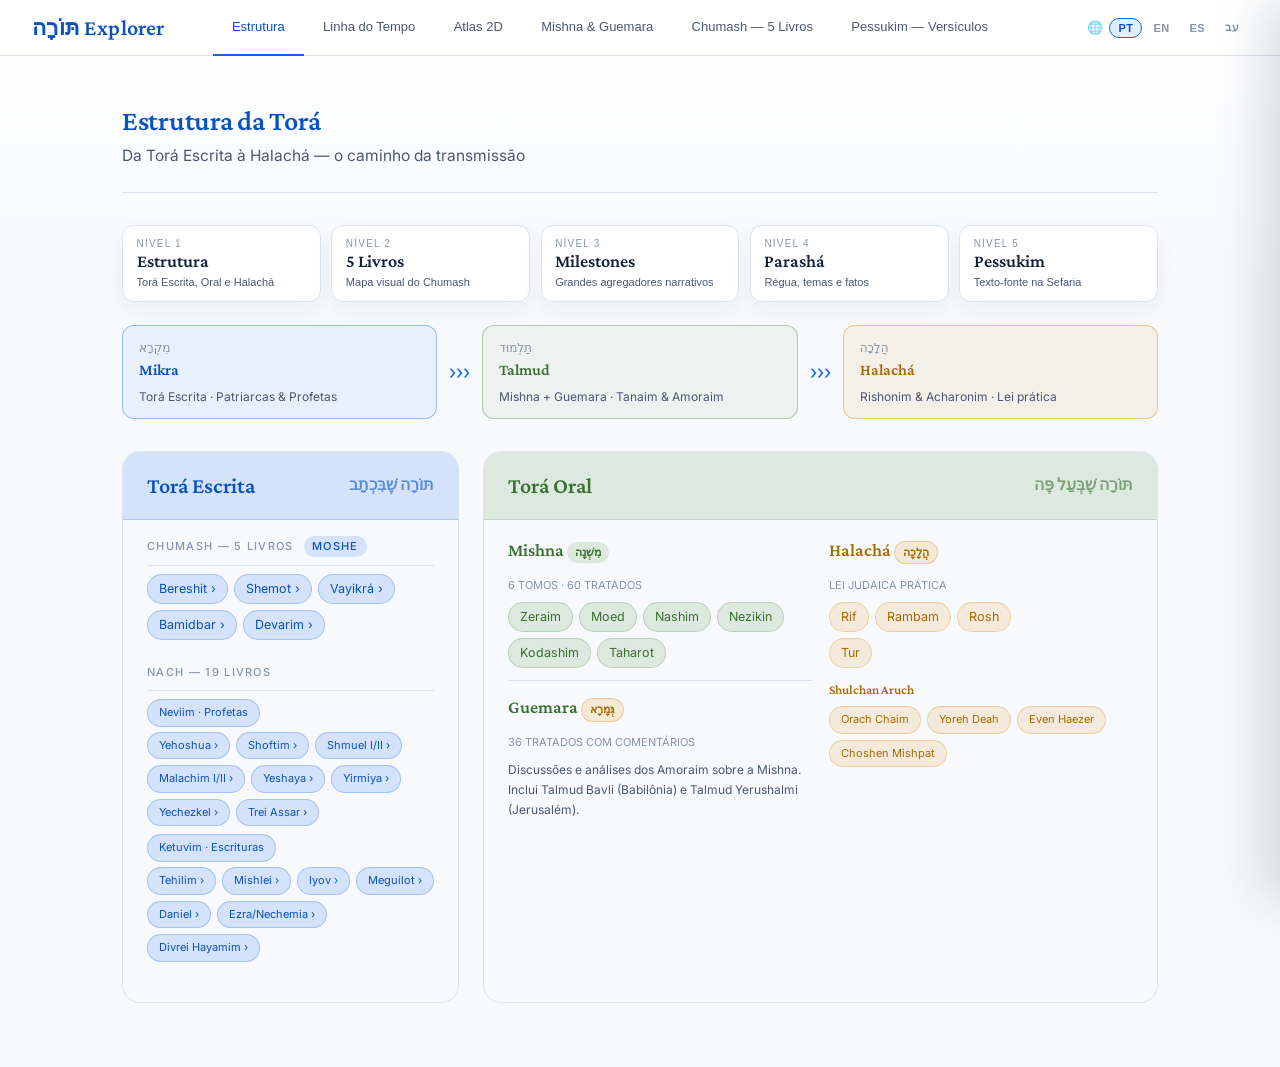
==== commit 43d8333e: "BH - Refactor code structure for improved readability and maintainability" ====
--- a/index.html
+++ b/index.html
@@ -4,32 +4,42 @@
 <meta charset="UTF-8">
 <meta name="viewport" content="width=device-width, initial-scale=1.0">
 <title>Torá Explorer — Minian</title>
-<link href="https://fonts.googleapis.com/css2?family=Crimson+Pro:ital,wght@0,300;0,400;0,600;1,300;1,400&family=DM+Sans:wght@300;400;500&display=swap" rel="stylesheet">
+<link href="https://fonts.googleapis.com/css2?family=Crimson+Pro:ital,wght@0,300;0,400;0,600;1,300;1,400&family=DM+Sans:wght@300;400;500&family=Inter:wght@400;500;600;700;800&display=swap" rel="stylesheet">
 <style>
 :root {
-  --bg: #fbfaf7;
-  --bg2: #f5f1e9;
-  --bg3: #eee7d9;
+  /* Esquema frio da proposta estrutura_tora_atlas_visual (2026-07-04) */
+  --bg: #f7f9fc;
+  --bg2: #eef2f8;
+  --bg3: #e3ebf5;
   --surface: #ffffff;
-  --surface2: #f3efe7;
-  --gold: #b88a24;
-  --gold2: #8f691a;
-  --gold3: #6f5013;
-  --sand: #8f826d;
-  --sand2: #5f5343;
-  --blue: #2f78a8;
-  --blue2: #1f638d;
-  --green: #3d8b62;
-  --green2: #2f754f;
-  --text: #24211c;
-  --text2: #5f5547;
-  --text3: #8a7d68;
-  --border: rgba(92,76,47,0.16);
-  --border2: rgba(92,76,47,0.28);
-  --r: 8px;
-  --r2: 14px;
-  --shadow-1: 0 1px 2px rgba(60,48,24,0.06), 0 1px 4px rgba(60,48,24,0.05);
-  --shadow-2: 0 2px 6px rgba(60,48,24,0.08), 0 4px 14px rgba(60,48,24,0.07);
+  --surface2: #f4f6fa;
+  /* Acento primário agora é AZUL. Os tokens --gold* foram mantidos por
+     compatibilidade com dezenas de regras de interface, mas carregam o azul
+     primário. Ouro real (Halachá / eras douradas) vive em --hal/--hal2. */
+  --gold: #0f67e8;
+  --gold2: #0a52c0;
+  --gold3: #083d8f;
+  --hal: #db8b00;
+  --hal2: #a86a00;
+  --sand: #7a869c;
+  --sand2: #46536e;
+  --blue: #0f67e8;
+  --blue2: #0a52c0;
+  --green: #4b8f3f;
+  --green2: #3a7030;
+  --purple: #7b43bd;
+  --purple2: #633a99;
+  --ink: #071738;
+  --navy: #062a63;
+  --text: #10203a;
+  --text2: #4a5875;
+  --text3: #8794ad;
+  --border: #dbe3f1;
+  --border2: #c6d2e6;
+  --r: 12px;
+  --r2: 18px;
+  --shadow-1: 0 6px 16px rgba(10,32,70,0.05);
+  --shadow-2: 0 16px 38px rgba(10,32,70,0.09);
 
   /* Escala tipográfica (base 14px, razão ~1.25) */
   --text-xs: 11px;
@@ -65,7 +75,7 @@
 body {
   background: linear-gradient(180deg, #ffffff 0%, var(--bg) 280px);
   color: var(--text);
-  font-family: 'DM Sans', sans-serif;
+  font-family: 'Inter', 'DM Sans', system-ui, -apple-system, sans-serif;
   font-size: 14px;
   line-height: 1.6;
   min-height: 100vh;
@@ -109,7 +119,7 @@
   background: none; border: 1px solid transparent; transition: all .15s;
 }
 .lang-btn:hover { color: var(--gold2); }
-.lang-btn.active { color: var(--gold2); background: rgba(201,168,76,0.12); border-color: var(--gold); }
+.lang-btn.active { color: var(--gold2); background: rgba(15,103,232,0.12); border-color: var(--gold); }
 
 /* RTL (hebraico) */
 body.rtl .sec-title, body.rtl .sec-sub { direction: rtl; text-align: right; }
@@ -167,8 +177,8 @@
 .pillar-he { font-size: var(--text-md); opacity: 0.6; margin-left: auto; }
 .pillar-body { padding: var(--space-4) var(--space-5); }
 
-.escrita .pillar-header { background: rgba(74,127,165,0.15); color: var(--blue2); border-bottom: 1px solid rgba(74,127,165,0.2); }
-.oral .pillar-header { background: rgba(74,138,106,0.15); color: var(--green2); border-bottom: 1px solid rgba(74,138,106,0.2); }
+.escrita .pillar-header { background: rgba(15,103,232,0.15); color: var(--blue2); border-bottom: 1px solid rgba(15,103,232,0.2); }
+.oral .pillar-header { background: rgba(75,143,63,0.15); color: var(--green2); border-bottom: 1px solid rgba(75,143,63,0.2); }
 
 .book-group { margin-bottom: var(--space-5); }
 .book-group-title {
@@ -183,11 +193,14 @@
   font-size: var(--text-sm); cursor: pointer;
   transition: transform .15s, box-shadow .15s, background .18s, border-color .18s;
 }
-.chip-blue { background: rgba(74,127,165,0.15); color: var(--blue2); border: 1px solid rgba(74,127,165,0.25); }
-.chip-blue:hover { background: rgba(74,127,165,0.3); }
-.chip-green { background: rgba(74,138,106,0.15); color: var(--green2); border: 1px solid rgba(74,138,106,0.25); }
-.chip-green:hover { background: rgba(74,138,106,0.3); }
-.chip-blue:hover, .chip-green:hover { transform: translateY(-1px); box-shadow: var(--shadow-1); }
+.chip-blue { background: rgba(15,103,232,0.15); color: var(--blue2); border: 1px solid rgba(15,103,232,0.25); }
+.chip-blue:hover { background: rgba(15,103,232,0.3); }
+.chip-green { background: rgba(75,143,63,0.15); color: var(--green2); border: 1px solid rgba(75,143,63,0.25); }
+.chip-green:hover { background: rgba(75,143,63,0.3); }
+.chip-gold { background: rgba(219,139,0,0.13); color: var(--hal2); border: 1px solid rgba(219,139,0,0.28); }
+.chip-gold:hover { background: rgba(219,139,0,0.26); }
+.chip-blue:hover, .chip-green:hover, .chip-gold:hover { transform: translateY(-1px); box-shadow: var(--shadow-1); }
+.oral-section-title.halacha { color: var(--hal2); }
 
 .oral-cols { display: grid; grid-template-columns: 1fr 1fr; gap: 1rem; }
 .oral-section { }
@@ -224,13 +237,13 @@
   border-radius: var(--r);
   padding: .75rem .85rem;
   cursor: pointer;
-  box-shadow: 0 8px 22px rgba(82,65,35,0.05);
+  box-shadow: 0 8px 22px rgba(10,32,70,0.05);
   transition: transform .18s, border-color .18s, box-shadow .18s;
 }
 .drill-step:hover {
   transform: translateY(-1px);
-  border-color: rgba(184,138,36,.45);
-  box-shadow: 0 10px 28px rgba(82,65,35,0.08);
+  border-color: rgba(15,103,232,.45);
+  box-shadow: 0 10px 28px rgba(10,32,70,0.08);
 }
 .drill-step-kicker {
   display: block;
@@ -327,7 +340,7 @@
 .tl-event:hover .tl-event-title { color: var(--gold2); }
 .tl-event:hover .tl-dot { transform: scale(1.4); }
 .tl-event.selected .tl-event-title { color: var(--gold2); }
-.tl-event.selected .tl-dot { transform: scale(1.5); box-shadow: 0 0 0 4px rgba(201,168,76,.16); }
+.tl-event.selected .tl-dot { transform: scale(1.5); box-shadow: 0 0 0 4px rgba(15,103,232,.16); }
 .tl-drill-hint {
   display: inline-flex; align-items: center; gap: 5px;
   margin-top: 7px;
@@ -339,7 +352,7 @@
   border: 1px solid var(--border);
   border-radius: var(--r);
   background: rgba(255,255,255,0.72);
-  box-shadow: 0 10px 26px rgba(82,65,35,0.06);
+  box-shadow: 0 10px 26px rgba(10,32,70,0.06);
   padding: .85rem;
 }
 .tl-event.expanded .tl-drill-panel { display: block; }
@@ -354,7 +367,7 @@
   gap: .6rem;
 }
 .tl-group-card {
-  border: 1px solid rgba(92,76,47,0.14);
+  border: 1px solid rgba(10,32,70,0.14);
   border-radius: var(--r);
   background: var(--surface);
   padding: .65rem;
@@ -363,8 +376,8 @@
 }
 .tl-group-card:hover {
   transform: translateY(-1px);
-  border-color: rgba(184,138,36,.42);
-  box-shadow: 0 10px 20px rgba(82,65,35,0.08);
+  border-color: rgba(15,103,232,.42);
+  box-shadow: 0 10px 20px rgba(10,32,70,0.08);
 }
 .tl-group-head {
   display: flex; align-items: center; gap: .45rem;
@@ -416,18 +429,18 @@
 .tl-phase-event-chip {
   display: inline-flex; align-items: center; gap: 5px;
   padding: 3px 10px; border-radius: 20px;
-  background: rgba(201,168,76,0.08); border: 1px solid rgba(201,168,76,0.25);
+  background: rgba(15,103,232,0.08); border: 1px solid rgba(15,103,232,0.25);
   color: var(--gold2); font-size: 11px; cursor: pointer;
   transition: all .2s; appearance: none;
 }
-.tl-phase-event-chip:hover { background: rgba(201,168,76,0.2); border-color: var(--gold2); }
+.tl-phase-event-chip:hover { background: rgba(15,103,232,0.2); border-color: var(--gold2); }
 .tl-phase-event-chip.active {
-  background: rgba(201,168,76,0.28); border-color: var(--gold);
-  font-weight: 500; box-shadow: 0 0 0 2px rgba(201,168,76,0.18);
+  background: rgba(15,103,232,0.28); border-color: var(--gold);
+  font-weight: 500; box-shadow: 0 0 0 2px rgba(15,103,232,0.18);
 }
 .tl-group-card.tl-group-selected {
-  border-color: rgba(184,138,36,.6);
-  box-shadow: 0 0 0 2px rgba(201,168,76,0.15), 0 10px 24px rgba(82,65,35,0.09);
+  border-color: rgba(15,103,232,.6);
+  box-shadow: 0 0 0 2px rgba(15,103,232,0.15), 0 10px 24px rgba(10,32,70,0.09);
 }
 .tl-phase-event-chip-he {
   font-family: 'Crimson Pro', serif; font-size: 13px; opacity: .65;
@@ -435,8 +448,8 @@
 
 /* GROUP FACTS PANEL */
 .tl-group-card.tl-group-expanded {
-  border-color: rgba(184,138,36,.5);
-  box-shadow: 0 12px 28px rgba(82,65,35,0.1);
+  border-color: rgba(15,103,232,.5);
+  box-shadow: 0 12px 28px rgba(10,32,70,0.1);
 }
 .tl-group-facts-panel {
   display: none;
@@ -464,19 +477,19 @@
 .tl-group-drawer-btn {
   display: block; width: 100%; margin-top: .65rem;
   padding: 5px 12px; border-radius: var(--r);
-  background: rgba(201,168,76,0.08); border: 1px solid rgba(201,168,76,0.3);
+  background: rgba(15,103,232,0.08); border: 1px solid rgba(15,103,232,0.3);
   color: var(--gold2); font-size: 11px; cursor: pointer;
   text-align: center; transition: all .2s;
 }
-.tl-group-drawer-btn:hover { background: rgba(201,168,76,0.18); border-color: var(--gold2); }
+.tl-group-drawer-btn:hover { background: rgba(15,103,232,0.18); border-color: var(--gold2); }
 
 /* Era colors */
 .dot-escrita { background: var(--blue); }
 .dot-oral { background: var(--green); }
 .tag-escrita { color: var(--blue2); }
 .tag-oral { color: var(--green2); }
-.connector-escrita { background: linear-gradient(180deg, var(--blue) 0%, rgba(74,127,165,0.3) 100%); }
-.connector-oral { background: linear-gradient(180deg, var(--green) 0%, rgba(74,138,106,0.3) 100%); }
+.connector-escrita { background: linear-gradient(180deg, var(--blue) 0%, rgba(15,103,232,0.3) 100%); }
+.connector-oral { background: linear-gradient(180deg, var(--green) 0%, rgba(75,143,63,0.3) 100%); }
 
 /* Oral timeline bar */
 .oral-bar-section { margin: 2.5rem 0; }
@@ -510,8 +523,8 @@
   font-family: 'Crimson Pro', serif; font-size: var(--text-xl); font-weight: 600;
   border-bottom: 1px solid var(--border);
 }
-.mg-pillar-head.mishna { background: rgba(74,138,106,0.12); color: var(--green2); }
-.mg-pillar-head.guemara { background: rgba(201,168,76,0.1); color: var(--gold2); }
+.mg-pillar-head.mishna { background: rgba(75,143,63,0.12); color: var(--green2); }
+.mg-pillar-head.guemara { background: rgba(75,143,63,0.1); color: var(--green2); }
 
 .mg-pillar-body { padding: var(--space-4) var(--space-5); }
 
@@ -527,10 +540,10 @@
   padding: 3px 9px; border-radius: 20px;
   font-size: 11px; cursor: pointer; transition: all .2s;
 }
-.name-tag.mishna-tag { background: rgba(74,138,106,0.12); color: var(--green2); border: 1px solid rgba(74,138,106,0.2); }
-.name-tag.mishna-tag:hover { background: rgba(74,138,106,0.25); }
-.name-tag.guemara-tag { background: rgba(201,168,76,0.1); color: var(--gold2); border: 1px solid rgba(201,168,76,0.2); }
-.name-tag.guemara-tag:hover { background: rgba(201,168,76,0.22); }
+.name-tag.mishna-tag { background: rgba(75,143,63,0.12); color: var(--green2); border: 1px solid rgba(75,143,63,0.2); }
+.name-tag.mishna-tag:hover { background: rgba(75,143,63,0.25); }
+.name-tag.guemara-tag { background: rgba(75,143,63,0.1); color: var(--green2); border: 1px solid rgba(75,143,63,0.2); }
+.name-tag.guemara-tag:hover { background: rgba(75,143,63,0.22); }
 .name-tag.highlight { font-weight: 600; border-width: 2px; }
 
 /* Braitot sidebar */
@@ -571,7 +584,7 @@
   color: var(--text2);
 }
 .book-btn:hover { border-color: var(--gold); color: var(--gold2); transform: translateY(-1px); box-shadow: var(--shadow-1); }
-.book-btn.active { background: rgba(201,168,76,0.12); border-color: var(--gold); color: var(--gold2); font-weight: 500; }
+.book-btn.active { background: rgba(15,103,232,0.12); border-color: var(--gold); color: var(--gold2); font-weight: 500; }
 
 .book-view { display: none; }
 .book-view.active { display: block; }
@@ -628,7 +641,7 @@
   gap: .75rem;
 }
 .atlas-book {
-  border-left: 2px solid rgba(74,127,165,.45);
+  border-left: 2px solid rgba(15,103,232,.45);
   padding-left: .65rem;
 }
 .atlas-book-title {
@@ -644,7 +657,7 @@
   cursor: default;
 }
 .milestone-card.interactive { cursor: pointer; border-radius: 6px; transition: background .15s; }
-.milestone-card.interactive:hover { background: rgba(201,168,76,0.08); }
+.milestone-card.interactive:hover { background: rgba(15,103,232,0.08); }
 .milestone-icon { font-size: 16px; width: 24px; text-align: center; opacity: .8; }
 .milestone-label { color: var(--text2); font-size: var(--text-sm); line-height: 1.3; }
 .milestone-meta { color: var(--text3); font-size: 10px; margin-top: 2px; }
@@ -656,7 +669,7 @@
   border-radius: var(--r2);
   background: linear-gradient(180deg, rgba(255,255,255,0.9), rgba(245,241,233,0.64));
   overflow: hidden;
-  box-shadow: 0 18px 48px rgba(82,65,35,0.08);
+  box-shadow: 0 18px 48px rgba(10,32,70,0.08);
 }
 .atlas2d-toolbar {
   display: flex;
@@ -719,13 +732,13 @@
 }
 .atlas2d-map {
   min-height: 465px;
-  border: 1px solid rgba(92,76,47,0.12);
+  border: 1px solid rgba(10,32,70,0.12);
   border-radius: var(--r);
   background:
     radial-gradient(circle at 18% 20%, rgba(47,120,168,0.08), transparent 28%),
-    radial-gradient(circle at 72% 28%, rgba(184,138,36,0.09), transparent 30%),
-    linear-gradient(90deg, rgba(92,76,47,0.055) 1px, transparent 1px),
-    linear-gradient(180deg, rgba(92,76,47,0.055) 1px, transparent 1px),
+    radial-gradient(circle at 72% 28%, rgba(15,103,232,0.09), transparent 30%),
+    linear-gradient(90deg, rgba(10,32,70,0.055) 1px, transparent 1px),
+    linear-gradient(180deg, rgba(10,32,70,0.055) 1px, transparent 1px),
     rgba(255,255,255,0.7);
   background-size: auto, auto, 52px 52px, 52px 52px, auto;
   padding: 1.2rem;
@@ -792,16 +805,16 @@
 }
 .atlas2d-node:hover {
   transform: translateY(-2px);
-  border-color: rgba(184,138,36,0.45);
-  box-shadow: 0 12px 28px rgba(82,65,35,0.10);
+  border-color: rgba(15,103,232,0.45);
+  box-shadow: 0 12px 28px rgba(10,32,70,0.10);
 }
 .atlas2d-node.selected {
-  border-color: rgba(184,138,36,0.6);
+  border-color: rgba(15,103,232,0.6);
   border-left-color: var(--gold);
   background: rgba(255,250,238,0.96);
 }
 .atlas2d-node.hover-target {
-  border-color: rgba(184,138,36,0.42);
+  border-color: rgba(15,103,232,0.42);
   border-left-color: var(--gold);
   background: rgba(255,250,238,0.78);
 }
@@ -852,7 +865,7 @@
   border: 1px solid var(--border);
   border-radius: var(--r);
   background: rgba(255,255,255,0.94);
-  box-shadow: 0 18px 34px rgba(82,65,35,0.10);
+  box-shadow: 0 18px 34px rgba(10,32,70,0.10);
   padding: .85rem;
 }
 .atlas2d-panel-title {
@@ -906,7 +919,7 @@
   border-radius: 0;
   background: rgba(255,255,255,0.92);
   backdrop-filter: blur(12px);
-  box-shadow: 0 -14px 34px rgba(82,65,35,0.10);
+  box-shadow: 0 -14px 34px rgba(10,32,70,0.10);
   padding: .65rem max(2rem, calc((100vw - 1280px) / 2 + 2rem)) .7rem;
 }
 .atlas2d-time-head {
@@ -938,7 +951,7 @@
   min-width: 4px;
   border: 2px solid var(--gold);
   border-radius: 18px;
-  background: rgba(184,138,36,0.12);
+  background: rgba(15,103,232,0.12);
   pointer-events: none;
 }
 .atlas2d-time-labels {
@@ -982,7 +995,7 @@
   padding: 0;
   background: #edf1f6;
   color: #1b2430;
-  font-family: 'DM Sans', system-ui, sans-serif;
+  font-family: 'Inter', 'DM Sans', system-ui, sans-serif;
 }
 .atlas-ref-shell {
   --atlas-paper: #edf1f6;
@@ -997,7 +1010,6 @@
   --atlas-gold: #cbb67a;
   min-height: calc(100vh - 56px);
   background: linear-gradient(180deg, #f5f7fa 0%, #eef1f5 100%);
-  padding-bottom: 230px;
 }
 .atlas-ref-topbar {
   min-height: 92px;
@@ -1113,7 +1125,7 @@
 .atlas-ref-stage {
   position: relative;
   display: grid;
-  grid-template-columns: 84px minmax(0, 1fr) 300px;
+  grid-template-columns: minmax(0, 1fr);
   grid-template-rows: auto minmax(470px, 1fr) auto;
   gap: 1rem;
   min-height: calc(100vh - 148px);
@@ -1124,11 +1136,11 @@
   display: none;
 }
 .atlas-ref-stage > .atlas2d-shell {
-  grid-column: 2 / 4;
+  grid-column: 1;
   grid-row: 2;
 }
 .atlas-ref-stage > .atlas2d-floating-timeline {
-  grid-column: 2 / 4;
+  grid-column: 1;
   grid-row: 3;
 }
 .atlas-ref-crumbs {
@@ -1139,7 +1151,7 @@
   min-height: 34px;
 }
 .atlas-ref-zoom {
-  grid-column: 2 / 3;
+  grid-column: 1;
   justify-self: center;
   align-self: start;
   width: min(560px, 100%);
@@ -1178,49 +1190,20 @@
 .atlas-ref-zoom-dot.done {
   background: var(--atlas-blue);
 }
-.atlas-ref-leftbar {
-  grid-column: 1;
-  grid-row: 2;
-  align-self: start;
+.atlas-ref-zoom-names {
+  margin-top: .4rem;
   display: grid;
-  justify-items: center;
-  gap: .6rem;
-  padding: .75rem 0;
-  border: 1px solid var(--atlas-line);
-  border-radius: 18px;
-  background: #fff;
-  box-shadow: 0 8px 24px -16px rgba(20,35,60,.3);
-}
-.atlas-ref-leftbar button {
-  appearance: none;
-  border: 0;
-  background: transparent;
-  width: 64px;
-  display: grid;
-  justify-items: center;
-  gap: .3rem;
+  grid-template-columns: repeat(5, 1fr);
+  padding: 0 54px;
+  font-size: 11px;
+  font-weight: 600;
   color: #8893a2;
-  font-size: 10px;
-  font-weight: 600;
-  cursor: pointer;
-}
-.atlas-ref-leftbar button span:first-child {
-  width: 46px;
-  height: 46px;
-  border: 1px solid var(--atlas-line);
-  border-radius: 13px;
-  display: grid;
-  place-items: center;
-  background: #fff;
-  color: #5b6573;
-  font-size: 17px;
-}
-.atlas-ref-leftbar button.active span:first-child {
-  background: var(--atlas-navy);
-  color: #fff;
-  box-shadow: 0 8px 18px -8px rgba(19,36,60,.7);
-}
-.atlas-ref-leftbar button.active { color: var(--atlas-navy); }
+  text-align: center;
+}
+.atlas-ref-zoom-names .active {
+  color: var(--atlas-blue);
+  font-weight: 800;
+}
 .atlas-ref-main {
   grid-column: 2;
   grid-row: 2;
@@ -1606,18 +1589,21 @@
   grid-row: 3;
 }
 .atlas-ref-shell .atlas2d-floating-timeline {
-  position: fixed;
-  left: max(1rem, calc((100vw - 1720px) / 2 + 1rem));
-  right: max(1rem, calc((100vw - 1720px) / 2 + 1rem));
-  bottom: 0;
-  z-index: 120;
+  position: static;
+  left: auto;
+  right: auto;
+  bottom: auto;
   width: auto;
+  margin-top: 0;
+  backdrop-filter: none;
   border: 1px solid var(--atlas-line);
-  border-radius: 20px 20px 0 0;
+  border-radius: 20px;
   background: #fff;
   box-shadow: 0 14px 40px -22px rgba(20,35,60,.4);
   padding: 1rem 1.35rem 1.15rem;
 }
+/* O dock da timeline vive no fluxo do documento: em telas onde tudo cabe,
+   o resultado é idêntico ao dock fixo do mock, sem nunca sobrepor os cards. */
 .atlas-ref-shell .atlas2d-time-head {
   justify-content: center;
   display: grid;
@@ -1663,6 +1649,8 @@
   display: grid;
   grid-template-columns: repeat(7, minmax(74px, 1fr));
   gap: .45rem;
+  overflow-x: auto;
+  padding-bottom: .15rem;
 }
 .atlas-ref-era-list.atlas-ref-era-list-books {
   grid-template-columns: repeat(5, minmax(110px, 1fr));
@@ -1737,6 +1725,154 @@
   line-height: 1.2;
   text-align: center;
 }
+/* TIMELINE CONTEXTUAL EXPANDIDA — lanes paralelas (unidades, acontecimentos, personagens) */
+.atlas-tlx { display: none; margin-bottom: .9rem; }
+.atlas-tlx-grid {
+  display: grid;
+  grid-template-columns: 128px minmax(0, 1fr);
+  border: 1px solid var(--atlas-line);
+  border-radius: 14px;
+  overflow: hidden;
+  background: #fbfcfe;
+}
+.atlas-tlx-grid > :nth-child(1),
+.atlas-tlx-grid > :nth-child(2) { border-top: 0; }
+.atlas-tlx-lane-label {
+  display: flex;
+  align-items: center;
+  padding: .5rem .6rem;
+  border-top: 1px solid var(--atlas-line);
+  background: #f5f7fa;
+  color: #5b6573;
+  font-size: 10px;
+  font-weight: 800;
+  letter-spacing: .04em;
+  text-transform: uppercase;
+}
+.atlas-tlx-lane-track {
+  position: relative;
+  min-height: 34px;
+  border-top: 1px solid var(--atlas-line);
+  background: linear-gradient(90deg, rgba(19,36,60,.05) 1px, transparent 1px);
+  background-size: 10% 100%;
+}
+.atlas-tlx-axis { min-height: 24px; }
+.atlas-tlx-tick {
+  position: absolute;
+  top: 5px;
+  transform: translateX(-50%);
+  color: #9aa4b2;
+  font-size: 9px;
+  font-weight: 700;
+}
+.atlas-tlx-bar {
+  appearance: none;
+  position: absolute;
+  top: 5px;
+  height: 24px;
+  display: flex;
+  align-items: center;
+  justify-content: center;
+  padding: 0 .45rem;
+  border: 1px solid;
+  border-radius: 999px;
+  font-size: 10px;
+  font-weight: 700;
+  white-space: nowrap;
+  overflow: hidden;
+  text-overflow: ellipsis;
+  transition: filter .15s, transform .15s;
+}
+.atlas-tlx-bar-unit {
+  background: #e4eefb;
+  border-color: #c4d9f2;
+  color: #235a99;
+  cursor: pointer;
+}
+.atlas-tlx-bar-unit:hover {
+  filter: saturate(1.3) brightness(.97);
+  transform: translateY(-1px);
+  z-index: 2;
+}
+.atlas-tlx-bar-char {
+  height: 20px;
+  background: #efe7f8;
+  border-color: #dccbf0;
+  color: #6d4fa1;
+  font-weight: 600;
+}
+.atlas-tlx-mark {
+  appearance: none;
+  position: absolute;
+  top: 50%;
+  width: 11px;
+  height: 11px;
+  padding: 0;
+  transform: translate(-50%, -50%) rotate(45deg);
+  background: #7bb597;
+  border: 1px solid #3e7a5b;
+  border-radius: 2px;
+  cursor: pointer;
+  transition: transform .15s, background .15s;
+}
+.atlas-tlx-mark:hover {
+  transform: translate(-50%, -50%) rotate(45deg) scale(1.3);
+  background: #579372;
+  z-index: 2;
+}
+.atlas-tlx-mark.active {
+  background: #3e7a5b;
+  box-shadow: 0 0 0 3px rgba(87,147,114,.28);
+}
+.atlas-tlx-mark[disabled] { cursor: default; }
+.atlas-tlx-track-marks { min-height: 56px; }
+.atlas-tlx-mark-label {
+  position: absolute;
+  transform: translateX(-50%);
+  max-width: 96px;
+  font-size: 9px;
+  font-weight: 700;
+  color: #3e5c4c;
+  white-space: nowrap;
+  overflow: hidden;
+  text-overflow: ellipsis;
+  pointer-events: none;
+}
+.atlas-period strong {
+  display: block;
+  color: var(--atlas-ink);
+  font-size: 14px;
+  margin-bottom: .3rem;
+}
+.atlas-period p {
+  color: #5b6573;
+  font-size: 12px;
+  line-height: 1.5;
+  margin: 0 0 .45rem;
+}
+.atlas-period-row {
+  display: flex;
+  flex-direction: column;
+  gap: 1px;
+  background: #f4f6fa;
+  border-radius: 10px;
+  padding: .5rem .6rem;
+  margin-top: .4rem;
+}
+.atlas-period-row small {
+  color: #8893a2;
+  font-size: 10px;
+  font-weight: 700;
+}
+.atlas-period-row b {
+  color: var(--atlas-ink);
+  font-size: 12px;
+}
+@media (max-width: 700px) {
+  .atlas-tlx-grid { grid-template-columns: 84px minmax(0, 1fr); }
+  .atlas-tlx-lane-label { font-size: 9px; padding: .4rem .45rem; }
+}
+
 .atlas-ref-shell .atlas2d-time-bar {
   height: 18px;
   border: 1px solid #d8e1ec;
@@ -1778,14 +1914,39 @@
   color: var(--atlas-blue);
 }
 
+/* ATLAS RESPONSIVE — telas médias (laptops ~1366px e tablets) */
+@media (max-width: 1280px) {
+  .atlas-ref-topbar {
+    grid-template-columns: minmax(0, 1fr) auto;
+    grid-template-rows: auto auto;
+    row-gap: .65rem;
+    min-height: 0;
+  }
+  .atlas-ref-brand { grid-column: 1; grid-row: 1; }
+  .atlas-ref-user { grid-column: 2; grid-row: 1; justify-self: end; }
+  .atlas-ref-search { grid-column: 1 / -1; grid-row: 2; min-height: 44px; }
+  .atlas-ref-tools { display: none; }
+}
+@media (max-width: 1100px) {
+  .atlas-ref-shell .atlas2d-viewport {
+    grid-template-columns: minmax(0, 1fr);
+  }
+  .atlas-ref-shell .atlas2d-node-grid.atlas-ref-macro-grid {
+    flex-direction: column;
+    gap: 3rem;
+    padding-top: 1.5rem;
+  }
+  .atlas-ref-macro-card { min-height: 0; }
+}
+
 /* SHARED COMPONENTS */
 .badge {
   display: inline-block; padding: 2px 8px; border-radius: 20px;
   font-size: 11px;
 }
-.badge-gold { background: rgba(201,168,76,0.15); color: var(--gold2); border: 1px solid rgba(201,168,76,0.25); }
-.badge-blue { background: rgba(74,127,165,0.15); color: var(--blue2); }
-.badge-green { background: rgba(74,138,106,0.15); color: var(--green2); }
+.badge-gold { background: rgba(219,139,0,0.15); color: var(--hal2); border: 1px solid rgba(219,139,0,0.3); }
+.badge-blue { background: rgba(15,103,232,0.15); color: var(--blue2); }
+.badge-green { background: rgba(75,143,63,0.15); color: var(--green2); }
 
 .card {
   background: var(--surface); border: 1px solid var(--border);
@@ -1800,11 +1961,11 @@
 .tooltip-wrap { position: relative; display: inline-block; }
 .tooltip {
   position: absolute; bottom: calc(100% + 6px); left: 50%; transform: translateX(-50%);
-  background: #fffdf8; border: 1px solid var(--border2);
+  background: #ffffff; border: 1px solid var(--border2);
   border-radius: var(--r); padding: 6px 10px;
   font-size: 12px; color: var(--text); white-space: nowrap;
   pointer-events: none; opacity: 0; transition: opacity .2s; z-index: 50;
-  box-shadow: 0 12px 26px rgba(62,48,24,0.12);
+  box-shadow: 0 12px 26px rgba(10,32,70,0.12);
 }
 .tooltip-wrap:hover .tooltip { opacity: 1; }
 
@@ -1829,28 +1990,15 @@
     grid-template-columns: 1fr;
     align-items: start;
   }
-  .atlas-ref-tools {
-    justify-content: flex-start;
-    overflow-x: auto;
-    padding-bottom: .25rem;
-  }
+  .atlas-ref-brand { grid-column: 1; grid-row: 1; }
+  .atlas-ref-user { grid-column: 1; grid-row: 2; justify-self: start; }
+  .atlas-ref-search { grid-column: 1; grid-row: 3; }
   .atlas-ref-stage {
-    display: block;
     min-height: 0;
     padding: 1rem;
   }
-  .atlas-ref-shell .atlas2d-viewport {
-    display: block;
-  }
-  .atlas-ref-shell .atlas2d-layer-panel {
-    margin-top: 1rem;
-  }
   .atlas-ref-stage > .atlas2d-floating-timeline {
-    left: .75rem;
-    right: .75rem;
-    bottom: 0;
-    max-height: 42vh;
-    overflow: auto;
+    padding: .75rem .85rem .85rem;
   }
   .timeline-spine { left: 120px; }
   .tl-event { grid-template-columns: 100px 36px 1fr; }
@@ -1929,21 +2077,21 @@
 
   <!-- Flow: Mikra → Talmud → Halachá -->
   <div class="flow-row" style="margin-bottom: 2rem;">
-    <div class="flow-box" style="border-color: rgba(74,127,165,0.4); background: rgba(74,127,165,0.06);">
+    <div class="flow-box" style="border-color: rgba(15,103,232,0.4); background: rgba(15,103,232,0.06);">
       <div class="flow-box-he">מִקְרָא</div>
       <div class="flow-box-title">Mikra</div>
       <div class="flow-box-sub">Torá Escrita · Patriarcas &amp; Profetas</div>
     </div>
     <div class="flow-arrow">›››</div>
-    <div class="flow-box" style="border-color: rgba(201,168,76,0.3); background: rgba(201,168,76,0.05);">
+    <div class="flow-box" style="border-color: rgba(75,143,63,0.4); background: rgba(75,143,63,0.06);">
       <div class="flow-box-he">תַּלְמוּד</div>
-      <div class="flow-box-title">Talmud</div>
+      <div class="flow-box-title" style="color: var(--green2)">Talmud</div>
       <div class="flow-box-sub">Mishna + Guemara · Tanaim &amp; Amoraim</div>
     </div>
     <div class="flow-arrow">›››</div>
-    <div class="flow-box" style="border-color: rgba(74,138,106,0.4); background: rgba(74,138,106,0.06);">
+    <div class="flow-box" style="border-color: rgba(219,139,0,0.42); background: rgba(219,139,0,0.08);">
       <div class="flow-box-he">הֲלָכָה</div>
-      <div class="flow-box-title">Halachá</div>
+      <div class="flow-box-title" style="color: var(--hal2)">Halachá</div>
       <div class="flow-box-sub">Rishonim &amp; Acharonim · Lei prática</div>
     </div>
   </div>
@@ -2026,21 +2174,21 @@
           </div>
 
           <div class="oral-section">
-            <div class="oral-section-title">Halachá <span class="badge badge-gold">הֲלָכָה</span></div>
+            <div class="oral-section-title halacha">Halachá <span class="badge badge-gold">הֲלָכָה</span></div>
             <div class="oral-sub">LEI JUDAICA PRÁTICA</div>
             <div class="book-chips">
-              <div class="chip chip-green tooltip-wrap" style="margin-bottom:4px">Rif<div class="tooltip">Rabi Yitzchak Alfasi — sec. XI</div></div>
-              <div class="chip chip-green tooltip-wrap" style="margin-bottom:4px">Rambam<div class="tooltip">Maimônides — Mishneh Torá</div></div>
-              <div class="chip chip-green tooltip-wrap" style="margin-bottom:4px">Rosh<div class="tooltip">Rabi Asher ben Yechiel</div></div>
+              <div class="chip chip-gold tooltip-wrap" style="margin-bottom:4px">Rif<div class="tooltip">Rabi Yitzchak Alfasi — sec. XI</div></div>
+              <div class="chip chip-gold tooltip-wrap" style="margin-bottom:4px">Rambam<div class="tooltip">Maimônides — Mishneh Torá</div></div>
+              <div class="chip chip-gold tooltip-wrap" style="margin-bottom:4px">Rosh<div class="tooltip">Rabi Asher ben Yechiel</div></div>
             </div>
-            <div class="chip chip-green" style="margin-bottom: 4px; margin-top: 2px; display:inline-block">Tur</div>
+            <div class="chip chip-gold" style="margin-bottom: 4px; margin-top: 2px; display:inline-block">Tur</div>
             <div style="margin-top: 8px;">
-              <div class="i18n-t" style="font-size: 13px; color: var(--gold2); font-family: 'Crimson Pro', serif; font-weight: 600; margin-bottom: 5px;">Shulchan Aruch</div>
+              <div class="i18n-t" style="font-size: 13px; color: var(--hal2); font-family: 'Crimson Pro', serif; font-weight: 600; margin-bottom: 5px;">Shulchan Aruch</div>
               <div class="book-chips">
-                <div class="chip chip-green tooltip-wrap" style="font-size:11px">Orach Chaim<div class="tooltip">Vida diária e calendário</div></div>
-                <div class="chip chip-green tooltip-wrap" style="font-size:11px">Yoreh Deah<div class="tooltip">Proibido e permitido</div></div>
-                <div class="chip chip-green tooltip-wrap" style="font-size:11px">Even Haezer<div class="tooltip">Casamento</div></div>
-                <div class="chip chip-green tooltip-wrap" style="font-size:11px">Choshen Mishpat<div class="tooltip">Leis financeiras</div></div>
+                <div class="chip chip-gold tooltip-wrap" style="font-size:11px">Orach Chaim<div class="tooltip">Vida diária e calendário</div></div>
+                <div class="chip chip-gold tooltip-wrap" style="font-size:11px">Yoreh Deah<div class="tooltip">Proibido e permitido</div></div>
+                <div class="chip chip-gold tooltip-wrap" style="font-size:11px">Even Haezer<div class="tooltip">Casamento</div></div>
+                <div class="chip chip-gold tooltip-wrap" style="font-size:11px">Choshen Mishpat<div class="tooltip">Leis financeiras</div></div>
               </div>
             </div>
           </div>
@@ -2182,19 +2330,19 @@
     <div class="oral-bar-title">Linha do tempo da Torá Oral (anos do calendário comum)</div>
     <div style="position:relative; height:44px; background:var(--surface); border-radius:8px; overflow:hidden; margin-bottom:8px;">
       <!-- Zugot ~ -200 a 0 -->
-      <div class="oral-bar-fill" style="left:0%;width:9%;background:rgba(74,138,106,0.5);">Zugot</div>
+      <div class="oral-bar-fill" style="left:0%;width:9%;background:rgba(75,143,63,0.5);">Zugot</div>
       <!-- Tannaim 0-200 -->
-      <div class="oral-bar-fill" style="left:9%;width:9%;background:rgba(74,138,106,0.65);">Tanaim</div>
+      <div class="oral-bar-fill" style="left:9%;width:9%;background:rgba(75,143,63,0.65);">Tanaim</div>
       <!-- Amoraim 200-500 -->
-      <div class="oral-bar-fill" style="left:18%;width:13%;background:rgba(74,138,106,0.8);">Amoraim</div>
+      <div class="oral-bar-fill" style="left:18%;width:13%;background:rgba(75,143,63,0.8);">Amoraim</div>
       <!-- Savoraim 500-600 -->
-      <div class="oral-bar-fill" style="left:31%;width:4%;background:rgba(201,168,76,0.6);">Savoraim</div>
+      <div class="oral-bar-fill" style="left:31%;width:4%;background:rgba(15,103,232,0.6);">Savoraim</div>
       <!-- Geonim 600-1000 -->
-      <div class="oral-bar-fill" style="left:35%;width:18%;background:rgba(201,168,76,0.75);">Gueonim</div>
+      <div class="oral-bar-fill" style="left:35%;width:18%;background:rgba(15,103,232,0.75);">Gueonim</div>
       <!-- Rishonim 1000-1500 -->
-      <div class="oral-bar-fill" style="left:53%;width:23%;background:rgba(201,168,76,0.85);">Rishonim</div>
+      <div class="oral-bar-fill" style="left:53%;width:23%;background:rgba(15,103,232,0.85);">Rishonim</div>
       <!-- Acharonim 1500-hoje -->
-      <div class="oral-bar-fill" style="left:76%;width:24%;background:rgba(201,168,76,0.95);">Acharonim</div>
+      <div class="oral-bar-fill" style="left:76%;width:24%;background:rgba(15,103,232,0.95);">Acharonim</div>
     </div>
     <div class="oral-bar-labels">
       <span>-200</span><span>0</span><span>200</span><span>400</span><span>600</span><span>800</span>
@@ -2245,22 +2393,16 @@
       </div>
       <button class="atlas2d-zoom-btn" onclick="atlasZoom(1)">+</button>
     </div>
-  </div>
-
-  <div class="atlas-ref-leftbar" aria-label="Ferramentas de navegação do Atlas">
-    <button class="active" type="button" onclick="atlasReset()"><span>></span><span>Navegar</span></button>
-    <button type="button" onclick="atlasZoom(1)"><span>+</span><span>Zoom +</span></button>
-    <button type="button" onclick="atlasZoom(-1)"><span>-</span><span>Zoom -</span></button>
-    <button type="button" onclick="atlasReset()"><span>o</span><span>Centralizar</span></button>
+    <div class="atlas-ref-zoom-names" aria-hidden="true">
+      <span class="active">Macro</span><span>Geral</span><span>Contexto</span><span>Detalhe</span><span>Profundidade</span>
+    </div>
   </div>
 
   <div class="atlas2d-shell">
     <div class="atlas2d-toolbar">
       <div id="atlas-breadcrumb" class="atlas2d-breadcrumb"></div>
       <div class="atlas2d-zoom-controls">
-        <button class="atlas2d-zoom-btn" onclick="atlasZoom(-1)">−</button>
         <span id="atlas-zoom-label" class="atlas2d-zoom-label">Macro</span>
-        <button class="atlas2d-zoom-btn" onclick="atlasZoom(1)">+</button>
         <button class="atlas2d-action-btn" onclick="atlasReset()">Reset</button>
       </div>
     </div>
@@ -2290,6 +2432,8 @@
         <div id="atlas-themes" class="atlas2d-theme-list">
           <span class="atlas2d-theme-chip">camadas</span>
         </div>
+
+        <div id="atlas-period-card"></div>
 
         <div class="atlas2d-panel-title" style="margin-top:1rem">Camadas</div>
         <div class="atlas2d-filter-row">
@@ -2326,6 +2470,7 @@
       <div id="atlas-time-eras" class="atlas-ref-era-list"></div>
       <button class="atlas-ref-era-nav" type="button" onclick="atlasTimelineStep(1)" aria-label="Proximo periodo">&gt;</button>
     </div>
+    <div id="atlas-time-expanded" class="atlas-tlx"></div>
     <div id="atlas-time-bar" class="atlas2d-time-bar"></div>
     <div class="atlas2d-time-labels"><span>0 AM</span><span>2448</span><span>3339</span><span>5785</span></div>
   </div>
@@ -2803,7 +2948,7 @@
       <label class="i18n-t" style="font-size:11px; letter-spacing:.1em; text-transform:uppercase; color:var(--text3)">Capítulo</label>
       <select id="pk-chapter" style="background:var(--surface); color:var(--text); border:1px solid var(--border2); border-radius:var(--r); padding:6px 12px; font-size:13px; min-width:90px;"></select>
     </div>
-    <button class="i18n-t" onclick="pkLoad()" style="padding:8px 20px; background:rgba(201,168,76,0.12); border:1px solid var(--gold); border-radius:var(--r); color:var(--gold2); font-size:13px; cursor:pointer; transition:all .2s; height:36px;">
+    <button class="i18n-t" onclick="pkLoad()" style="padding:8px 20px; background:rgba(15,103,232,0.12); border:1px solid var(--gold); border-radius:var(--r); color:var(--gold2); font-size:13px; cursor:pointer; transition:all .2s; height:36px;">
       Carregar Pessukim
     </button>
     <div id="pk-loading" style="display:none; font-size:12px; color:var(--text3); align-self:center;">
@@ -2867,7 +3012,7 @@
   background: var(--surface); border: 1px solid var(--border); color: var(--text2);
   transition: all .2s;
 }
-.pk-view-btn.active { background: rgba(201,168,76,0.12); border-color: var(--gold); color: var(--gold2); }
+.pk-view-btn.active { background: rgba(15,103,232,0.12); border-color: var(--gold); color: var(--gold2); }
 .pk-view-btn:hover { border-color: var(--gold); color: var(--gold2); }
 
 .verse-row {
@@ -2876,8 +3021,8 @@
   transition: background .15s;
   cursor: pointer;
 }
-.verse-row:hover { background: rgba(201,168,76,0.04); }
-.verse-row.highlighted { background: rgba(201,168,76,0.08); }
+.verse-row:hover { background: rgba(15,103,232,0.04); }
+.verse-row.highlighted { background: rgba(15,103,232,0.08); }
 
 .view-parallel .verse-row { grid-template-columns: 40px 1fr 1fr; }
 .view-hebrew .verse-row   { grid-template-columns: 40px 1fr; }
@@ -2941,7 +3086,7 @@
   color: var(--text2);
 }
 .drill-era-chip:hover { border-color: var(--gold); color: var(--gold2); }
-.drill-era-chip.active { background: rgba(201,168,76,0.12); border-color: var(--gold); color: var(--gold2); font-weight: 500; }
+.drill-era-chip.active { background: rgba(15,103,232,0.12); border-color: var(--gold); color: var(--gold2); font-weight: 500; }
 .drill-card-area { min-height: 140px; }
 .drill-card {
   border: 1px solid var(--border2);
@@ -2961,10 +3106,10 @@
 .drill-reveal-btn {
   padding: 7px 20px; border-radius: 20px;
   font-size: 13px; cursor: pointer; transition: all .2s;
-  background: rgba(201,168,76,0.1); border: 1px solid var(--gold);
+  background: rgba(15,103,232,0.1); border: 1px solid var(--gold);
   color: var(--gold2);
 }
-.drill-reveal-btn:hover { background: rgba(201,168,76,0.22); }
+.drill-reveal-btn:hover { background: rgba(15,103,232,0.22); }
 .drill-card-text {
   color: var(--text2); font-size: 14px; line-height: 1.7;
   margin-bottom: 0.75rem;
@@ -3482,6 +3627,9 @@
   document.querySelectorAll('.atlas-ref-zoom-dot').forEach((dot, i) => {
     dot.classList.toggle('active', i === atlasState.zoom);
     dot.classList.toggle('done', i < atlasState.zoom);
+  });
+  document.querySelectorAll('.atlas-ref-zoom-names span').forEach((el, i) => {
+    el.classList.toggle('active', i === atlasState.zoom);
   });
   const wheelToggle = document.getElementById('atlas-wheel-drill');
   if (wheelToggle) wheelToggle.checked = atlasState.wheelDrill;
@@ -3955,7 +4103,7 @@
   const root = document.getElementById('atlas-time-bar');
   const erasRoot = document.getElementById('atlas-time-eras');
   const total = 5785;
-  const colors = ['rgba(47,120,168,0.58)', 'rgba(61,139,98,0.52)', 'rgba(184,138,36,0.56)', 'rgba(138,106,191,0.52)'];
+  const colors = ['rgba(47,120,168,0.58)', 'rgba(61,139,98,0.52)', 'rgba(15,103,232,0.56)', 'rgba(138,106,191,0.52)'];
   const start = Math.max(0, Math.min(total, focusRange?.start ?? 0));
   const end = Math.max(start, Math.min(total, focusRange?.end ?? total));
   const hasFocusedRange = start > 0 || end < total;
@@ -3982,8 +4130,154 @@
     }
   }
 
-  document.getElementById('atlas-time-title').textContent = useChumashBooks ? 'LINHA DO TEMPO DO CHUMASH' : 'LINHA DO TEMPO DA TORA';
+  // Timeline contextual expandida: com livro selecionado, o dock troca os chips
+  // de era por lanes paralelas (unidades, acontecimentos, personagens).
+  let tlxHTML = '';
+  if (atlasState.selectedBookKey && atlasState.zoom >= 2) {
+    try { tlxHTML = await atlasBuildTlxHTML(atlasState.selectedBookKey, milestoneData); } catch(e) { tlxHTML = ''; }
+  }
+  const tlxRoot = document.getElementById('atlas-time-expanded');
+  if (tlxRoot) {
+    tlxRoot.innerHTML = tlxHTML;
+    tlxRoot.style.display = tlxHTML ? 'block' : 'none';
+  }
+  const eraRow = document.querySelector('.atlas-ref-era-row');
+  if (eraRow) eraRow.style.display = tlxHTML ? 'none' : '';
+
+  const periodRoot = document.getElementById('atlas-period-card');
+  if (periodRoot) {
+    if (tlxHTML) {
+      try { periodRoot.innerHTML = await atlasBuildPeriodCardHTML(atlasState.selectedBookKey); } catch(e) { periodRoot.innerHTML = ''; }
+    } else {
+      periodRoot.innerHTML = '';
+    }
+  }
+
+  document.getElementById('atlas-time-title').textContent = tlxHTML
+    ? t('Timeline contextual expandida')
+    : (useChumashBooks ? 'LINHA DO TEMPO DO CHUMASH' : 'LINHA DO TEMPO DA TORA');
   document.getElementById('atlas-time-range').textContent = `${t(focusRange?.label || 'Toda a linha historica')} · ${start}-${end} AM`;
+}
+
+async function atlasBuildPeriodCardHTML(bookKey) {
+  const mart = await loadParashaMart(bookKey);
+  const idx = mart.index || {};
+  const tl = idx.timeline || {};
+  const name = idx.book_pt || idx.book || bookKey;
+  const desc = tl.description || idx.summary?.short || '';
+  const units = idx.parashiot || [];
+  const refStart = units[0]?.ref_start;
+  const refEnd = units[units.length - 1]?.ref_end;
+  return `
+    <div class="atlas2d-panel-title" style="margin-top:1rem">${t('Sobre o período')}</div>
+    <div class="atlas-period">
+      <strong>${atlasEsc(name)}${idx.book_he ? ' · ' + atlasEsc(idx.book_he) : ''}</strong>
+      ${desc ? `<p>${atlasEsc(desc)}</p>` : ''}
+      ${tl.anno_mundi_start != null ? `<div class="atlas-period-row"><small>${t('Período aproximado')}</small><b>${tl.anno_mundi_start}–${tl.anno_mundi_end} AM</b></div>` : ''}
+      ${refStart && refEnd ? `<div class="atlas-period-row"><small>${t('Abrangência principal')}</small><b>${atlasEsc(refStart)} – ${atlasEsc(refEnd)}</b></div>` : ''}
+    </div>
+  `;
+}
+
+function atlasTlxTickStep(span) {
+  const steps = [1, 2, 5, 10, 20, 25, 50, 100, 200, 250, 500, 1000];
+  for (const s of steps) if (span / s <= 8) return s;
+  return 2000;
+}
+
+async function atlasBuildTlxHTML(bookKey, milestoneData) {
+  const mart = await loadParashaMart(bookKey);
+  const units = (mart.index?.parashiot || []).filter(u => u.anno_mundi_start != null && u.anno_mundi_end != null);
+  if (!units.length) return '';
+  const idx = mart.index || {};
+  let start = Math.min(...units.map(u => u.anno_mundi_start));
+  let end = Math.max(...units.map(u => u.anno_mundi_end));
+  if (end - start < 4) end = start + 4;
+  const pad = Math.max(1, Math.round((end - start) * 0.02));
+  start = Math.max(0, start - pad);
+  end += pad;
+  const X = am => ((Math.max(start, Math.min(end, am)) - start) / (end - start)) * 100;
+
+  const step = atlasTlxTickStep(end - start);
+  let ticks = '';
+  for (let v = Math.ceil(start / step) * step; v <= end; v += step) {
+    ticks += `<span class="atlas-tlx-tick" style="left:${X(v).toFixed(2)}%">${v}</span>`;
+  }
+
+  const unitBars = units.map(u => {
+    const l = X(u.anno_mundi_start);
+    const w = Math.min(Math.max(X(u.anno_mundi_end) - l, 1.6), 100 - l);
+    const label = u.name || u.label || u.id;
+    return `<button class="atlas-tlx-bar atlas-tlx-bar-unit" type="button" style="left:${l.toFixed(2)}%;width:${w.toFixed(2)}%" title="${atlasEsc(label)} · ${u.anno_mundi_start}-${u.anno_mundi_end} AM" onclick="drawerOpen({bookKey:'${atlasEsc(bookKey)}',parashaId:'${atlasEsc(u.id)}'})">${atlasEsc(label)}</button>`;
+  }).join('');
+
+  // Acontecimentos: milestones do livro (Chumash) filtrados por importance —
+  // zoom 2 mostra só 4-5, zoom 3+ mostra 3-5; Nach cai nos key_events globais.
+  const markItems = [];
+  const bookMs = (milestoneData?.books || []).find(b => b.book_key === bookKey);
+  if (bookMs) {
+    const minImportance = atlasState.zoom >= 3 ? 3 : 4;
+    for (const ms of (bookMs.milestones || [])) {
+      if ((ms.importance || 3) < minImportance) continue;
+      const spans = (ms.parasha_ids || []).map(pid => mart.byId[pid]).filter(p => p && p.anno_mundi_start != null);
+      if (!spans.length) continue;
+      const mid = (Math.min(...spans.map(p => p.anno_mundi_start)) + Math.max(...spans.map(p => p.anno_mundi_end))) / 2;
+      markItems.push({ x: X(mid), label: ms.label, title: ms.label, active: atlasState.selectedMilestoneId === ms.id, onclick: `atlasSelect('milestone','${atlasEsc(ms.id)}')` });
+    }
+  } else {
+    try {
+      const tl = await loadTimelineData();
+      for (const e of (tl.key_events || [])) {
+        if (typeof e.am !== 'number' || e.am < start || e.am > end) continue;
+        markItems.push({ x: X(e.am), label: e.label, title: `${e.label} · ${e.am} AM`, active: false, onclick: null });
+      }
+    } catch(e) {}
+  }
+  const marks = markItems.map((m, i) => {
+    const labelTop = i % 2 === 0 ? 4 : 42;
+    const btn = m.onclick
+      ? `<button class="atlas-tlx-mark ${m.active ? 'active' : ''}" type="button" style="left:${m.x.toFixed(2)}%" title="${atlasEsc(m.title)}" onclick="${m.onclick}"></button>`
+      : `<button class="atlas-tlx-mark" type="button" disabled style="left:${m.x.toFixed(2)}%" title="${atlasEsc(m.title)}"></button>`;
+    return `${btn}<span class="atlas-tlx-mark-label" style="left:${m.x.toFixed(2)}%;top:${labelTop}px">${atlasEsc(m.label)}</span>`;
+  }).join('');
+  const marksRow = marks
+    ? `<div class="atlas-tlx-lane-label">${t('Acontecimentos')}</div><div class="atlas-tlx-lane-track atlas-tlx-track-marks">${marks}</div>`
+    : '';
+
+  // Personagens: spans derivados das unidades onde cada personagem aparece.
+  const chars = Object.entries(mart.byCharacter || {}).map(([name, ids]) => {
+    const spans = ids.map(id => mart.byId[id]).filter(p => p && p.anno_mundi_start != null);
+    if (!spans.length) return null;
+    return { name, count: ids.length, s: Math.min(...spans.map(p => p.anno_mundi_start)), e: Math.max(...spans.map(p => p.anno_mundi_end)) };
+  }).filter(Boolean).sort((a, b) => b.count - a.count || a.s - b.s).slice(0, 8).sort((a, b) => a.s - b.s);
+
+  let charsRow = '';
+  if (chars.length) {
+    const rowEnds = [];
+    const bars = chars.map(c => {
+      let row = rowEnds.findIndex(endAm => endAm <= c.s);
+      if (row === -1) {
+        if (rowEnds.length >= 3) return '';
+        row = rowEnds.length;
+        rowEnds.push(0);
+      }
+      const l = X(c.s);
+      const w = Math.min(Math.max(X(c.e) - l, 3.4), 100 - l);
+      rowEnds[row] = start + ((l + w) / 100) * (end - start);
+      return `<span class="atlas-tlx-bar atlas-tlx-bar-char" style="left:${l.toFixed(2)}%;width:${w.toFixed(2)}%;top:${5 + row * 23}px" title="${atlasEsc(c.name)} · ${c.count} ${t('unidades')}">${atlasEsc(c.name)}</span>`;
+    }).join('');
+    charsRow = `<div class="atlas-tlx-lane-label">${t('Personagens')}</div><div class="atlas-tlx-lane-track" style="min-height:${10 + rowEnds.length * 23}px">${bars}</div>`;
+  }
+
+  const unitsLabel = idx.corpus === 'nach' ? t('Unidades') : t('Parashiot');
+  return `
+    <div class="atlas-tlx-grid">
+      <div class="atlas-tlx-lane-label">${t('Ano (AM)')}</div><div class="atlas-tlx-lane-track atlas-tlx-axis">${ticks}</div>
+      <div class="atlas-tlx-lane-label">${unitsLabel}</div><div class="atlas-tlx-lane-track">${unitBars}</div>
+      ${marksRow}
+      ${charsRow}
+    </div>
+  `;
 }
 
 function atlasTimelinePhaseIsActive(phase, start, end, hasFocusedRange) {
@@ -4553,7 +4847,7 @@
   transition: transform .32s cubic-bezier(.4,0,.2,1);
   overflow-y: auto;
   display: flex; flex-direction: column;
-  box-shadow: -18px 0 46px rgba(62,48,24,0.14);
+  box-shadow: -18px 0 46px rgba(10,32,70,0.14);
 }
 .drawer.open { transform: translateX(0); }
 
@@ -4564,7 +4858,7 @@
   left: 0; right: auto;
   border-left: none; border-right: 1px solid var(--border2);
   transform: translateX(-100%);
-  box-shadow: 18px 0 46px rgba(62,48,24,0.14);
+  box-shadow: 18px 0 46px rgba(10,32,70,0.14);
 }
 body.rtl .drawer.open { transform: translateX(0); }
 
@@ -4594,7 +4888,7 @@
 .drawer-ruler {
   padding: 1.1rem 1.5rem .9rem;
   border-bottom: 1px solid var(--border);
-  background: rgba(201,168,76,0.02);
+  background: rgba(15,103,232,0.02);
 }
 .ruler-label {
   font-size: 10px; letter-spacing: .1em; text-transform: uppercase;
@@ -4615,7 +4909,7 @@
   background: transparent;
   border: 2px solid var(--gold2);
   border-radius: 3px;
-  box-shadow: 0 0 10px rgba(201,168,76,0.45);
+  box-shadow: 0 0 10px rgba(15,103,232,0.45);
   pointer-events: none;
 }
 .ruler-ticks {
@@ -4632,7 +4926,7 @@
   gap: 10px; align-items: center;
   transition: background .15s;
 }
-.parasha-item:hover { background: rgba(201,168,76,0.04); }
+.parasha-item:hover { background: rgba(15,103,232,0.04); }
 .parasha-idx { font-size: 11px; color: var(--text3); font-weight: 500; text-align:center; }
 .parasha-name-he { font-family: 'Crimson Pro', serif; font-size: 17px; color: var(--text); font-weight: 600; }
 .parasha-name-he span { font-size: 14px; color: var(--text3); font-weight: 400; margin-left: 6px; }
@@ -4642,9 +4936,9 @@
 .era-chip {
   font-size: 10px; padding: 2px 8px; border-radius: 20px; white-space: nowrap;
 }
-.era-pre-diluvio     { background: rgba(74,127,165,0.15);  color: var(--blue2);  border: 1px solid rgba(74,127,165,0.25); }
-.era-pos-diluvio     { background: rgba(74,138,106,0.15);  color: var(--green2); border: 1px solid rgba(74,138,106,0.25); }
-.era-patriarcas      { background: rgba(201,168,76,0.15);  color: var(--gold2);  border: 1px solid rgba(201,168,76,0.25); }
+.era-pre-diluvio     { background: rgba(15,103,232,0.15);  color: var(--blue2);  border: 1px solid rgba(15,103,232,0.25); }
+.era-pos-diluvio     { background: rgba(75,143,63,0.15);  color: var(--green2); border: 1px solid rgba(75,143,63,0.25); }
+.era-patriarcas      { background: rgba(15,103,232,0.15);  color: var(--gold2);  border: 1px solid rgba(15,103,232,0.25); }
 .era-yossef          { background: rgba(180,130,50,0.15);  color: #7a5510;       border: 1px solid rgba(180,130,50,0.25); }
 .era-egito           { background: rgba(160,80,40,0.15);   color: #7a3a18;       border: 1px solid rgba(160,80,40,0.25); }
 .era-saida-egito     { background: rgba(200,150,50,0.15);  color: #8a6010;       border: 1px solid rgba(200,150,50,0.25); }
@@ -4657,7 +4951,7 @@
   position: relative;
   padding: 1.25rem 1.5rem;
   border-bottom: 1px solid var(--border);
-  background: rgba(201,168,76,0.025);
+  background: rgba(15,103,232,0.025);
 }
 .dp-visual {
   position: absolute; top: 1.4rem; right: 1.5rem;
@@ -4683,7 +4977,7 @@
   border-bottom: 1px solid rgba(255,255,255,0.04);
 }
 .fact-item.highlighted {
-  background: rgba(201,168,76,0.08);
+  background: rgba(15,103,232,0.08);
   border-left: 2px solid var(--gold);
 }
 .fact-topic {
@@ -4741,11 +5035,11 @@
 .dp-banner img { display: block; width: 100%; max-height: 210px; object-fit: cover; }
 .fact-verse-btn {
   padding: 4px 12px; border-radius: var(--r);
-  background: rgba(201,168,76,0.1); border: 1px solid rgba(201,168,76,0.3);
+  background: rgba(15,103,232,0.1); border: 1px solid rgba(15,103,232,0.3);
   color: var(--gold2); font-size: 12px; cursor: pointer;
   transition: all .2s; white-space: nowrap; flex-shrink: 0;
 }
-.fact-verse-btn:hover { background: rgba(201,168,76,0.22); border-color: var(--gold2); }
+.fact-verse-btn:hover { background: rgba(15,103,232,0.22); border-color: var(--gold2); }
 
 /* sem dados */
 .drawer-no-data {
@@ -4757,17 +5051,17 @@
 /* PASSAGEM INLINE */
 .fact-passage-btn {
   padding: 3px 10px; border-radius: var(--r);
-  background: rgba(74,127,165,0.1); border: 1px solid rgba(74,127,165,0.25);
+  background: rgba(15,103,232,0.1); border: 1px solid rgba(15,103,232,0.25);
   color: var(--blue2); font-size: 11px; cursor: pointer;
   transition: all .2s; white-space: nowrap; flex-shrink: 0;
 }
-.fact-passage-btn:hover { background: rgba(74,127,165,0.2); border-color: var(--blue2); }
+.fact-passage-btn:hover { background: rgba(15,103,232,0.2); border-color: var(--blue2); }
 
 .fact-passage-area {
   display: none; margin-top: 8px;
-  border: 1px solid rgba(74,127,165,0.2);
+  border: 1px solid rgba(15,103,232,0.2);
   border-radius: var(--r); overflow: hidden;
-  background: rgba(74,127,165,0.03);
+  background: rgba(15,103,232,0.03);
 }
 .fact-passage-area.open { display: block; }
 
@@ -4800,9 +5094,9 @@
 /* ═══════ DRAWER — PARASHIOT ═══════ */
 
 const ERA = {
-  'pre-diluvio':     { bg: 'rgba(74,127,165,0.7)',   label: 'Pré-Dilúvio',     cls: 'era-pre-diluvio'     },
-  'pos-diluvio':     { bg: 'rgba(74,138,106,0.65)',  label: 'Pós-Dilúvio',     cls: 'era-pos-diluvio'     },
-  'patriarcas':      { bg: 'rgba(201,168,76,0.65)',  label: 'Patriarcas',      cls: 'era-patriarcas'      },
+  'pre-diluvio':     { bg: 'rgba(15,103,232,0.7)',   label: 'Pré-Dilúvio',     cls: 'era-pre-diluvio'     },
+  'pos-diluvio':     { bg: 'rgba(75,143,63,0.65)',  label: 'Pós-Dilúvio',     cls: 'era-pos-diluvio'     },
+  'patriarcas':      { bg: 'rgba(15,103,232,0.65)',  label: 'Patriarcas',      cls: 'era-patriarcas'      },
   'yossef':          { bg: 'rgba(180,130,50,0.65)',  label: 'Yossef',          cls: 'era-yossef'          },
   'egito':           { bg: 'rgba(160,80,40,0.65)',   label: 'Egito',           cls: 'era-egito'           },
   'saida-egito':     { bg: 'rgba(200,150,50,0.65)',  label: 'Êxodo/Sinai',     cls: 'era-saida-egito'     },
